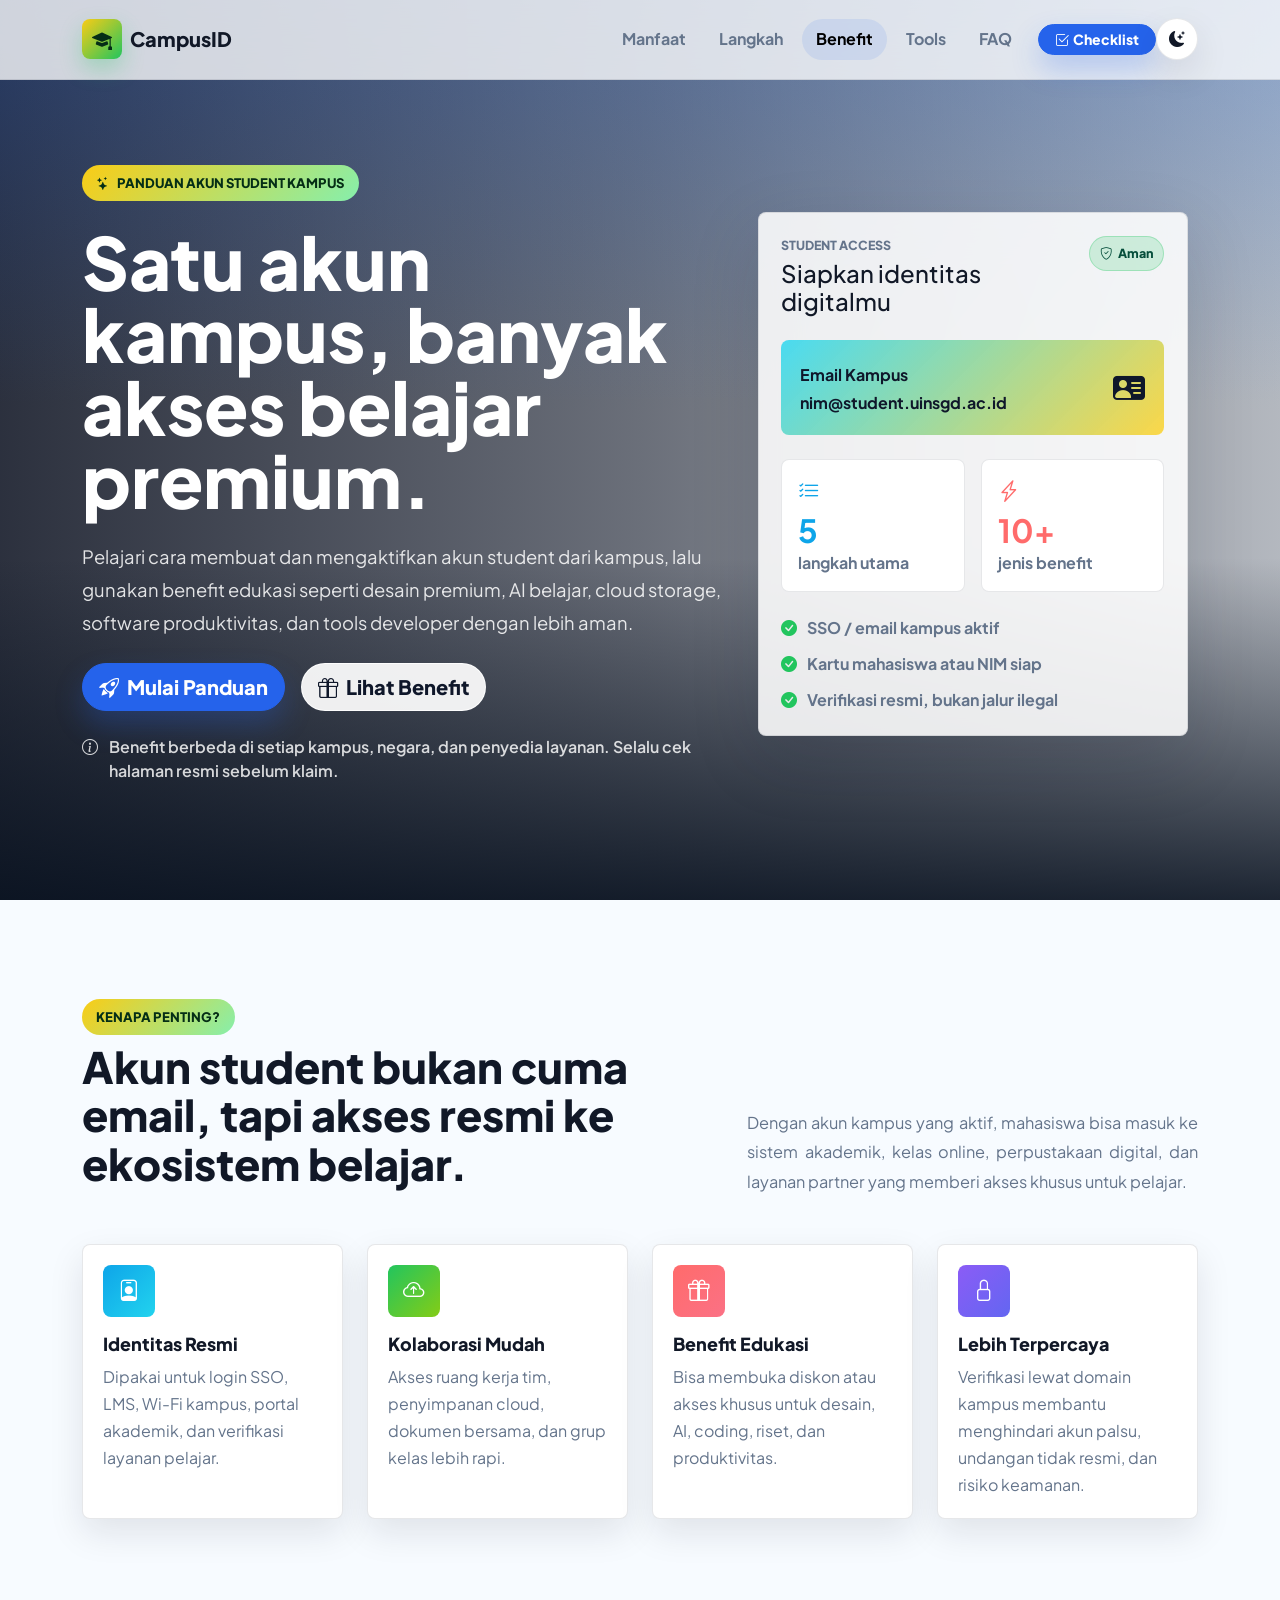
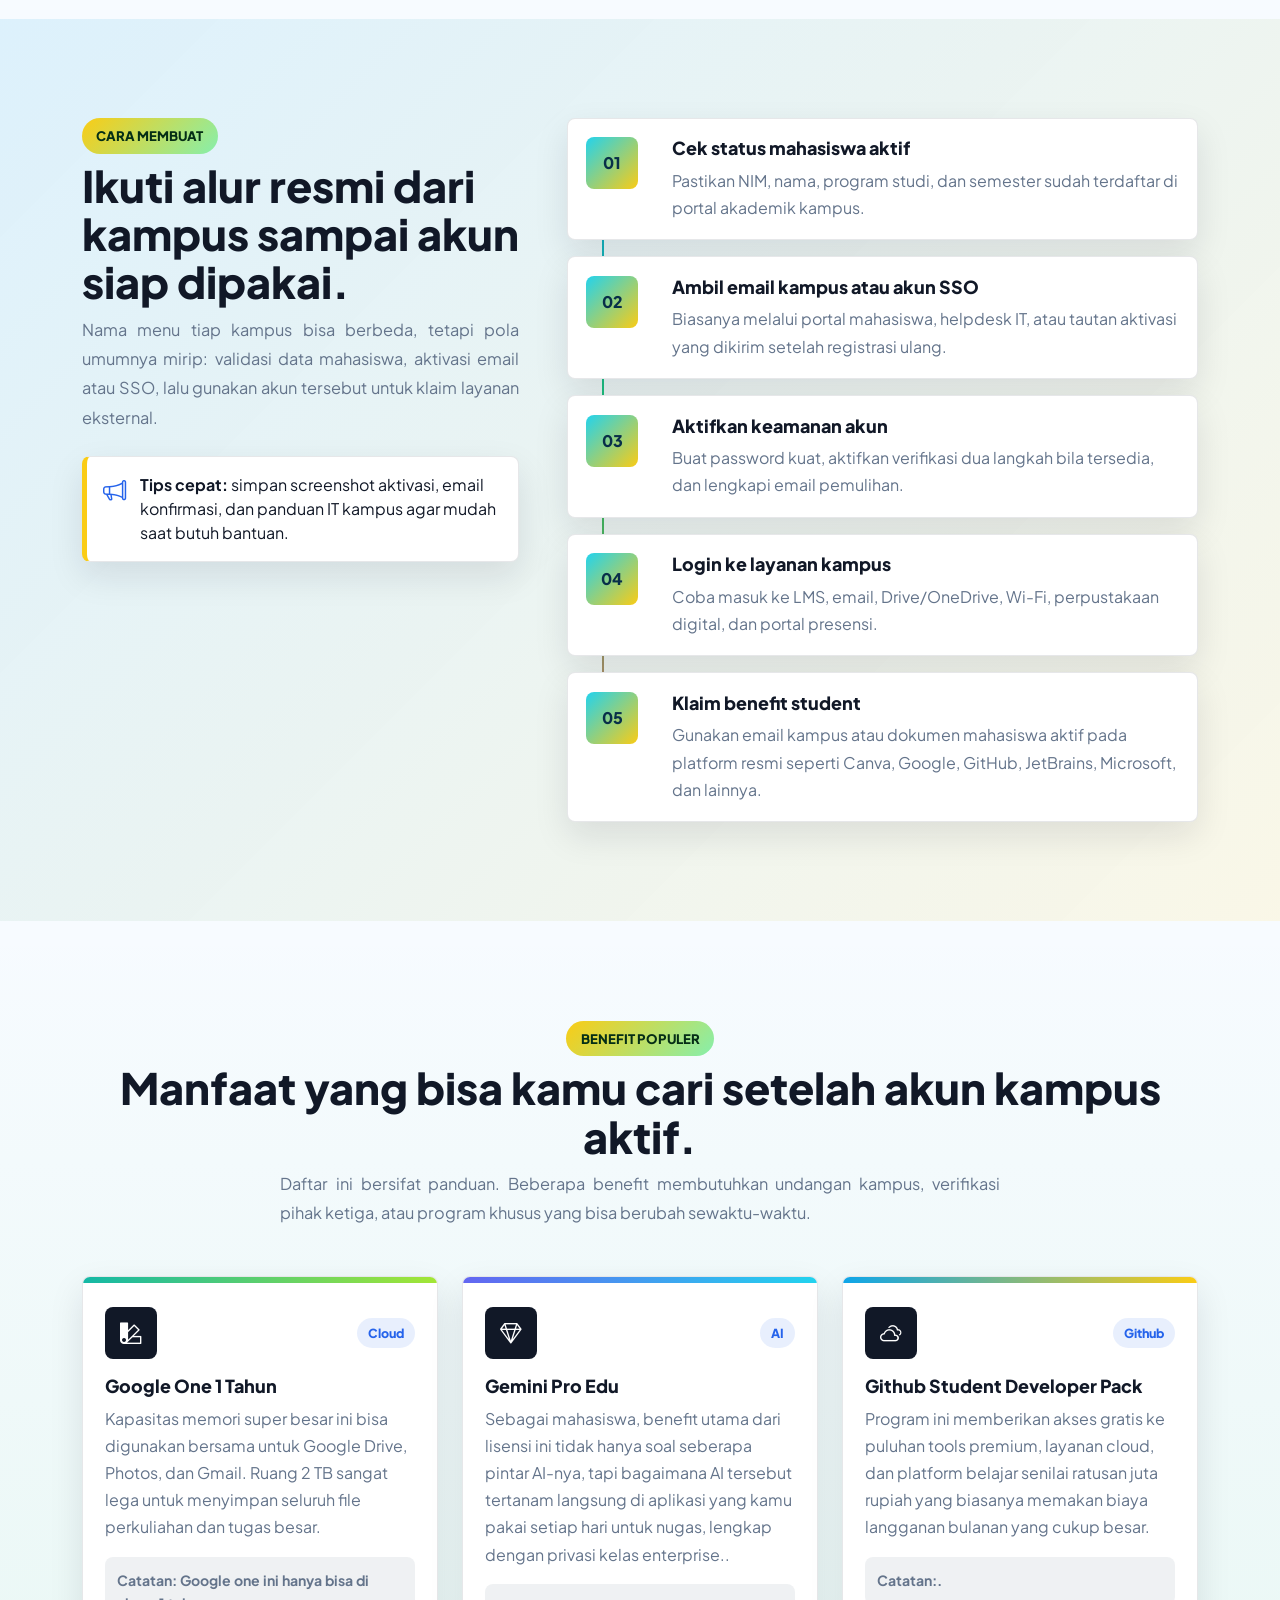
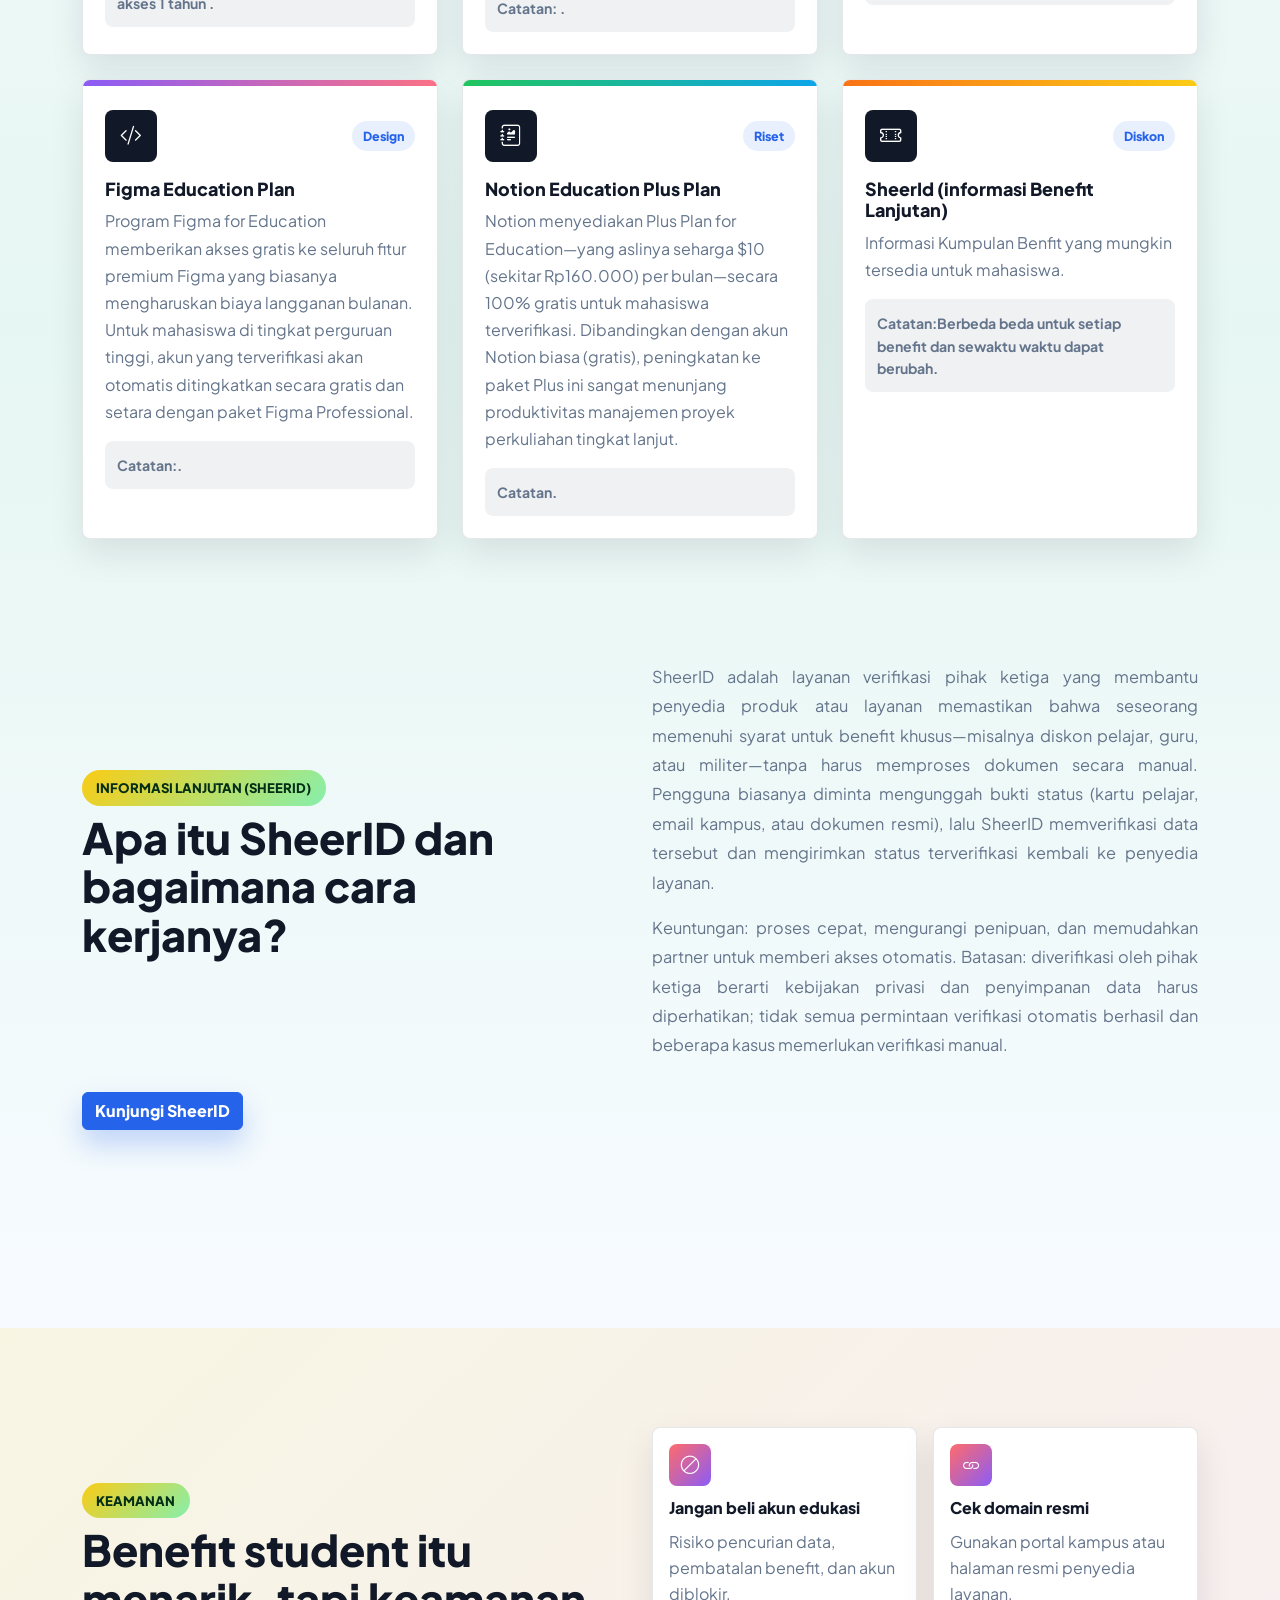
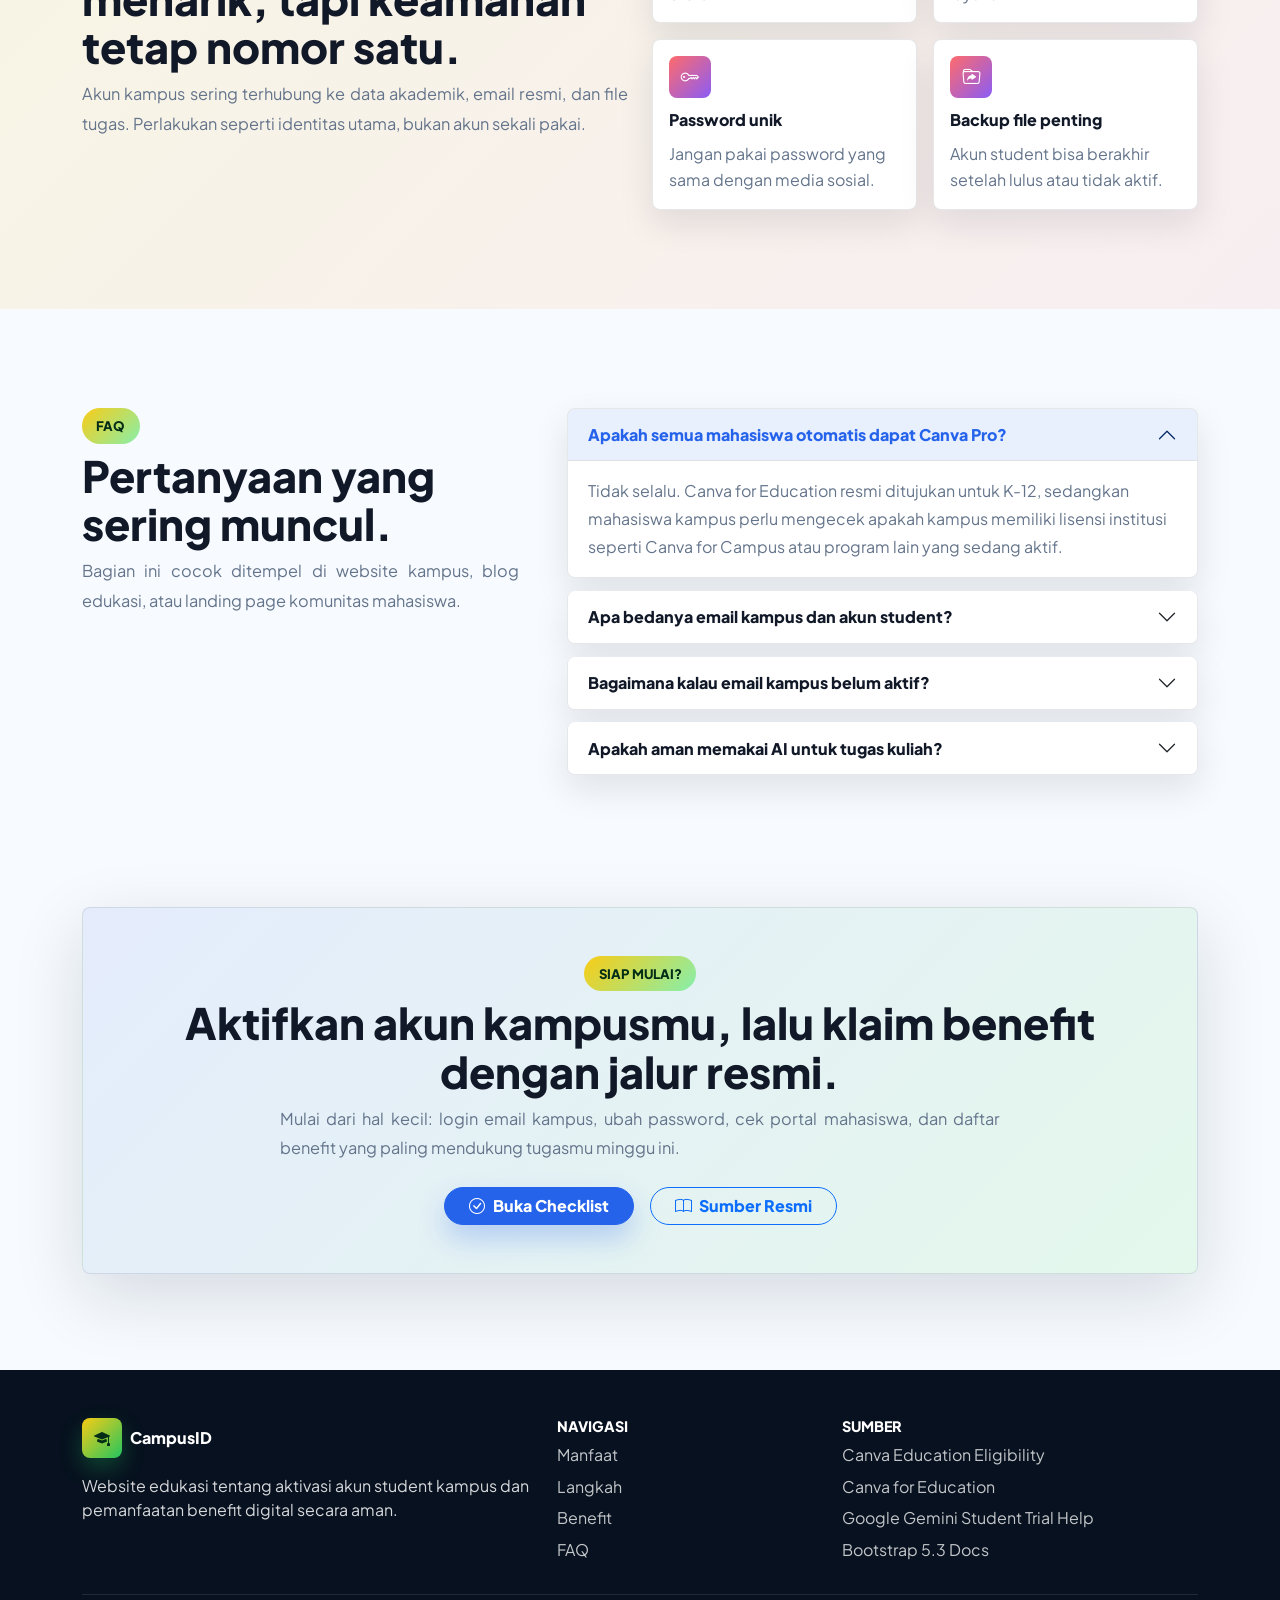
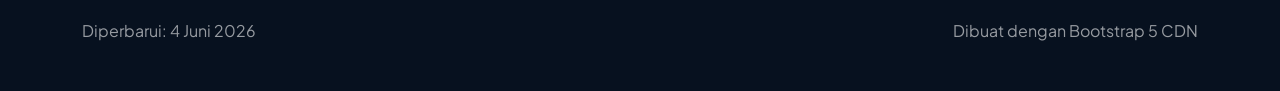
==== index.html @ a3f44d54 "tambahan section sheerid" ====
<!doctype html>
<html lang="id" data-bs-theme="light">
<head>
  <meta charset="utf-8">
  <meta name="viewport" content="width=device-width, initial-scale=1">
  <meta name="description" content="Panduan membuat akun student dari kampus dan memanfaatkan benefit edukasi seperti Canva, Gemini, cloud storage, tools coding, dan aplikasi produktivitas.">
  <title>Campus Student Access | Panduan Akun Student Kampus</title>

  <link rel="preconnect" href="https://cdn.jsdelivr.net">
  <link rel="preconnect" href="https://images.unsplash.com">
  <link rel="preconnect" href="https://fonts.googleapis.com">
  <link rel="preconnect" href="https://fonts.gstatic.com" crossorigin>
  <link href="https://fonts.googleapis.com/css2?family=Plus+Jakarta+Sans:wght@400;500;600;700;800&display=swap" rel="stylesheet">
  <link href="https://cdn.jsdelivr.net/npm/bootstrap@5.3.8/dist/css/bootstrap.min.css" rel="stylesheet" integrity="sha384-sRIl4kxILFvY47J16cr9ZwB07vP4J8+LH7qKQnuqkuIAvNWLzeN8tE5YBujZqJLB" crossorigin="anonymous">
  <link rel="stylesheet" href="https://cdn.jsdelivr.net/npm/bootstrap-icons@1.13.1/font/bootstrap-icons.min.css">
  <link rel="stylesheet" href="style.css">
</head>
<body data-bs-spy="scroll" data-bs-target="#mainNavbar" data-bs-offset="90" tabindex="0">
  <nav id="mainNavbar" class="navbar navbar-expand-lg fixed-top">
    <div class="container">
      <a class="navbar-brand d-flex align-items-center gap-2" href="#beranda" aria-label="Campus Student Access">
        <span class="brand-mark"><i class="bi bi-mortarboard-fill"></i></span>
        <span>CampusID</span>
      </a>

      <div class="d-flex align-items-center gap-2 order-lg-2">
        <button class="btn btn-icon theme-toggle" id="themeToggle" type="button" aria-label="Aktifkan dark mode" data-bs-toggle="tooltip" data-bs-title="Dark mode">
          <i class="bi bi-moon-stars-fill"></i>
        </button>
        <button class="navbar-toggler" type="button" data-bs-toggle="collapse" data-bs-target="#navbarMenu" aria-controls="navbarMenu" aria-expanded="false" aria-label="Buka menu navigasi">
          <span class="navbar-toggler-icon"></span>
        </button>
      </div>

      <div class="collapse navbar-collapse order-lg-1" id="navbarMenu">
        <ul class="navbar-nav ms-lg-auto align-items-lg-center gap-lg-1 py-3 py-lg-0">
          <li class="nav-item"><a class="nav-link" href="#manfaat">Manfaat</a></li>
          <li class="nav-item"><a class="nav-link" href="#langkah">Langkah</a></li>
          <li class="nav-item"><a class="nav-link" href="#benefit">Benefit</a></li>
          <li class="nav-item"><a class="nav-link" href="#tools">Tools</a></li>
          <li class="nav-item"><a class="nav-link" href="#faq">FAQ</a></li>
          <li class="nav-item ms-lg-2">
            <a class="btn btn-primary btn-sm rounded-pill px-3" href="#checklist">
              <i class="bi bi-check2-square me-1"></i>Checklist
            </a>
          </li>
        </ul>
      </div>
    </div>
  </nav>

  <main>
    <section id="beranda" class="hero-section">
      <div class="hero-overlay"></div>
      <div class="container position-relative">
        <div class="row min-vh-100 align-items-center pt-5">
          <div class="col-lg-7 py-5">
            <div class="hero-badge mb-4">
              <i class="bi bi-stars"></i>
              Panduan akun student kampus
            </div>
            <h1 class="hero-title">Satu akun kampus, banyak akses belajar premium.</h1>
            <p class="hero-copy mt-4">
              Pelajari cara membuat dan mengaktifkan akun student dari kampus, lalu gunakan benefit edukasi seperti desain premium, AI belajar, cloud storage, software produktivitas, dan tools developer dengan lebih aman.
            </p>
            <div class="d-flex flex-wrap gap-3 mt-4">
              <a href="#langkah" class="btn btn-primary btn-lg rounded-pill">
                <i class="bi bi-rocket-takeoff me-2"></i>Mulai Panduan
              </a>
              <a href="#benefit" class="btn btn-light btn-lg rounded-pill">
                <i class="bi bi-gift me-2"></i>Lihat Benefit
              </a>
            </div>
            <div class="hero-note mt-4">
              <i class="bi bi-info-circle"></i>
              Benefit berbeda di setiap kampus, negara, dan penyedia layanan. Selalu cek halaman resmi sebelum klaim.
            </div>
          </div>

          <div class="col-lg-5">
            <div class="access-card mx-lg-auto">
              <div class="d-flex justify-content-between align-items-start gap-3 mb-4">
                <div>
                  <p class="eyebrow mb-1">Student Access</p>
                  <h2 class="h4 mb-0">Siapkan identitas digitalmu</h2>
                </div>
                <span class="status-pill"><i class="bi bi-shield-check"></i> Aman</span>
              </div>

              <div class="student-pass">
                <div>
                  <strong>Email Kampus</strong>
                  <strong>nim@student.uinsgd.ac.id</strong>
                </div>
                <i class="bi bi-person-vcard-fill"></i>
              </div>

              <div class="row g-3 mt-2">
                <div class="col-6">
                  <div class="mini-stat accent-sky">
                    <i class="bi bi-list-check"></i>
                    <strong>5</strong>
                    <span>langkah utama</span>
                  </div>
                </div>
                <div class="col-6">
                  <div class="mini-stat accent-coral">
                    <i class="bi bi-lightning-charge"></i>
                    <strong>10+</strong>
                    <span>jenis benefit</span>
                  </div>
                </div>
              </div>

              <div class="access-list mt-4">
                <div><i class="bi bi-check-circle-fill"></i> SSO / email kampus aktif</div>
                <div><i class="bi bi-check-circle-fill"></i> Kartu mahasiswa atau NIM siap</div>
                <div><i class="bi bi-check-circle-fill"></i> Verifikasi resmi, bukan jalur ilegal</div>
              </div>
            </div>
          </div>
        </div>
      </div>
    </section>

    <section id="manfaat" class="section-pad">
      <div class="container">
        <div class="row align-items-end g-4 mb-5">
          <div class="col-lg-7">
            <span class="section-kicker">Kenapa penting?</span>
            <h2 class="section-title mt-2">Akun student bukan cuma email, tapi akses resmi ke ekosistem belajar.</h2>
          </div>
          <div class="col-lg-5">
            <p class="section-copy mb-0">
              Dengan akun kampus yang aktif, mahasiswa bisa masuk ke sistem akademik, kelas online, perpustakaan digital, dan layanan partner yang memberi akses khusus untuk pelajar.
            </p>
          </div>
        </div>

        <div class="row g-4">
          <div class="col-md-6 col-xl-3">
            <article class="value-card">
              <div class="value-icon bg-sky"><i class="bi bi-person-badge"></i></div>
              <h3>Identitas Resmi</h3>
              <p>Dipakai untuk login SSO, LMS, Wi-Fi kampus, portal akademik, dan verifikasi layanan pelajar.</p>
            </article>
          </div>
          <div class="col-md-6 col-xl-3">
            <article class="value-card">
              <div class="value-icon bg-lime"><i class="bi bi-cloud-arrow-up"></i></div>
              <h3>Kolaborasi Mudah</h3>
              <p>Akses ruang kerja tim, penyimpanan cloud, dokumen bersama, dan grup kelas lebih rapi.</p>
            </article>
          </div>
          <div class="col-md-6 col-xl-3">
            <article class="value-card">
              <div class="value-icon bg-coral"><i class="bi bi-gift"></i></div>
              <h3>Benefit Edukasi</h3>
              <p>Bisa membuka diskon atau akses khusus untuk desain, AI, coding, riset, dan produktivitas.</p>
            </article>
          </div>
          <div class="col-md-6 col-xl-3">
            <article class="value-card">
              <div class="value-icon bg-violet"><i class="bi bi-lock"></i></div>
              <h3>Lebih Terpercaya</h3>
              <p>Verifikasi lewat domain kampus membantu menghindari akun palsu, undangan tidak resmi, dan risiko keamanan.</p>
            </article>
          </div>
        </div>
      </div>
    </section>

    <section id="langkah" class="section-pad soft-band">
      <div class="container">
        <div class="row g-5 align-items-start">
          <div class="col-lg-5">
            <span class="section-kicker">Cara membuat</span>
            <h2 class="section-title mt-2">Ikuti alur resmi dari kampus sampai akun siap dipakai.</h2>
            <p class="section-copy">
              Nama menu tiap kampus bisa berbeda, tetapi pola umumnya mirip: validasi data mahasiswa, aktivasi email atau SSO, lalu gunakan akun tersebut untuk klaim layanan eksternal.
            </p>
            <div class="callout-box mt-4">
              <i class="bi bi-megaphone"></i>
              <div>
                <strong>Tips cepat:</strong>
                simpan screenshot aktivasi, email konfirmasi, dan panduan IT kampus agar mudah saat butuh bantuan.
              </div>
            </div>
          </div>

          <div class="col-lg-7">
            <div class="timeline">
              <div class="timeline-item">
                <span class="timeline-number">01</span>
                <div>
                  <h3>Cek status mahasiswa aktif</h3>
                  <p>Pastikan NIM, nama, program studi, dan semester sudah terdaftar di portal akademik kampus.</p>
                </div>
              </div>
              <div class="timeline-item">
                <span class="timeline-number">02</span>
                <div>
                  <h3>Ambil email kampus atau akun SSO</h3>
                  <p>Biasanya melalui portal mahasiswa, helpdesk IT, atau tautan aktivasi yang dikirim setelah registrasi ulang.</p>
                </div>
              </div>
              <div class="timeline-item">
                <span class="timeline-number">03</span>
                <div>
                  <h3>Aktifkan keamanan akun</h3>
                  <p>Buat password kuat, aktifkan verifikasi dua langkah bila tersedia, dan lengkapi email pemulihan.</p>
                </div>
              </div>
              <div class="timeline-item">
                <span class="timeline-number">04</span>
                <div>
                  <h3>Login ke layanan kampus</h3>
                  <p>Coba masuk ke LMS, email, Drive/OneDrive, Wi-Fi, perpustakaan digital, dan portal presensi.</p>
                </div>
              </div>
              <div class="timeline-item">
                <span class="timeline-number">05</span>
                <div>
                  <h3>Klaim benefit student</h3>
                  <p>Gunakan email kampus atau dokumen mahasiswa aktif pada platform resmi seperti Canva, Google, GitHub, JetBrains, Microsoft, dan lainnya.</p>
                </div>
              </div>
            </div>
          </div>
        </div>
      </div>
    </section>

   

    <section id="benefit" class="section-pad benefit-section">
      <div class="container">
        <div class="text-center mb-5">
          <span class="section-kicker">Benefit populer</span>
          <h2 class="section-title mt-2 mx-auto">Manfaat yang bisa kamu cari setelah akun kampus aktif.</h2>
          <p class="section-copy mx-auto">
            Daftar ini bersifat panduan. Beberapa benefit membutuhkan undangan kampus, verifikasi pihak ketiga, atau program khusus yang bisa berubah sewaktu-waktu.
          </p>
        </div>

        <div class="row g-4">
          <div class="col-md-6 col-xl-4">
            <article class="benefit-card benefit-canva">
              <div class="benefit-top">
                <span class="benefit-icon"><i class="bi bi-palette2"></i></span>
                <span class="tag">Cloud</span>
              </div>
              <h3>Google One 1 Tahun </h3>
              <p>Kapasitas memori super besar ini bisa digunakan bersama untuk Google Drive, Photos, dan Gmail. Ruang 2 TB sangat lega untuk menyimpan seluruh file perkuliahan dan tugas besar.</p>
              <div class="small-note">Catatan: Google one ini hanya bisa di akses 1 tahun .</div>
            </article>
          </div>

          <div class="col-md-6 col-xl-4">
            <article class="benefit-card benefit-gemini">
              <div class="benefit-top">
                <span class="benefit-icon"><i class="bi bi-gem"></i></span>
                <span class="tag">AI</span>
              </div>
              <h3>Gemini Pro Edu</h3>
              <p>Sebagai mahasiswa, benefit utama dari lisensi ini tidak hanya soal seberapa pintar AI-nya, tapi bagaimana AI tersebut tertanam langsung di aplikasi yang kamu pakai setiap hari untuk nugas, lengkap dengan privasi kelas enterprise..</p>
              <div class="small-note">Catatan: .</div>
            </article>
          </div>

          <div class="col-md-6 col-xl-4">
            <article class="benefit-card benefit-cloud">
              <div class="benefit-top">
                <span class="benefit-icon"><i class="bi bi-clouds"></i></span>
                <span class="tag">Github</span>
              </div>
              <h3>Github Student Developer Pack</h3>
              <p>Program ini memberikan akses gratis ke puluhan tools premium, layanan cloud, dan platform belajar senilai ratusan juta rupiah yang biasanya memakan biaya langganan bulanan yang cukup besar.</p>
              <div class="small-note">Catatan:.</div>
            </article>
          </div>

          <div class="col-md-6 col-xl-4">
            <article class="benefit-card benefit-code">
              <div class="benefit-top">
                <span class="benefit-icon"><i class="bi bi-code-slash"></i></span>
                <span class="tag">Design</span>
              </div>
              <h3>Figma Education Plan</h3>
              <p>Program Figma for Education memberikan akses gratis ke seluruh fitur premium Figma yang biasanya mengharuskan biaya langganan bulanan. Untuk mahasiswa di tingkat perguruan tinggi, akun yang terverifikasi akan otomatis ditingkatkan secara gratis dan setara dengan paket Figma Professional.</p>
              <div class="small-note">Catatan:.</div>
            </article>
          </div>

          <div class="col-md-6 col-xl-4">
            <article class="benefit-card benefit-research">
              <div class="benefit-top">
                <span class="benefit-icon"><i class="bi bi-journal-richtext"></i></span>
                <span class="tag">Riset</span>
              </div>
              <h3>Notion Education Plus Plan</h3>
              <p>Notion menyediakan Plus Plan for Education—yang aslinya seharga $10 (sekitar Rp160.000) per bulan—secara 100% gratis untuk mahasiswa terverifikasi. Dibandingkan dengan akun Notion biasa (gratis), peningkatan ke paket Plus ini sangat menunjang produktivitas manajemen proyek perkuliahan tingkat lanjut.</p>
              <div class="small-note">Catatan.</div>
            </article>
          </div>

          <div class="col-md-6 col-xl-4">
            <article class="benefit-card benefit-saving">
              <div class="benefit-top">
                <span class="benefit-icon"><i class="bi bi-ticket-perforated"></i></span>
                <span class="tag">Diskon</span>
              </div>
              <h3>SheerId (informasi Benefit Lanjutan)</h3>
              <p>Informasi Kumpulan Benfit yang mungkin tersedia untuk mahasiswa.</p>
              <div class="small-note">Catatan:Berbeda beda untuk setiap benefit dan sewaktu waktu dapat berubah.</div>
            </article>
          </div>
          
            <section id="sheerid" class="section-pad">
              <div class="container">
                <div class="row g-8 align-items-center">
                  <div class="col-lg-6">
                    <span class="section-kicker">Informasi Lanjutan (SheerId)</span>
                    <h2 class="section-title mt-2">Apa itu SheerID dan bagaimana cara kerjanya?</h2>
                  </div>
                  <div class="col-xl-6">
                    <p class="section-copy">
                      SheerID adalah layanan verifikasi pihak ketiga yang membantu penyedia produk atau layanan memastikan bahwa seseorang memenuhi syarat untuk benefit khusus—misalnya diskon pelajar, guru, atau militer—tanpa harus memproses dokumen secara manual. Pengguna biasanya diminta mengunggah bukti status (kartu pelajar, email kampus, atau dokumen resmi), lalu SheerID memverifikasi data tersebut dan mengirimkan status terverifikasi kembali ke penyedia layanan.
                    </p>
                    <p class="section-copy">
                      Keuntungan: proses cepat, mengurangi penipuan, dan memudahkan partner untuk memberi akses otomatis. Batasan: diverifikasi oleh pihak ketiga berarti kebijakan privasi dan penyimpanan data harus diperhatikan; tidak semua permintaan verifikasi otomatis berhasil dan beberapa kasus memerlukan verifikasi manual.
                    </p>
                  </div>
                    <div class="col-lg-6">
                    <a href="https://shop.sheerid.com" class="btn btn-primary mt-3" target="_blank" rel="noopener">Kunjungi SheerID</a>
                 </div>
                </div>
              </div>
            </section>
        </div>
      </div>
    </section>
    
    <section class="section-pad safety-section">
      <div class="container">
        <div class="row g-4 align-items-center">
          <div class="col-lg-6">
            <span class="section-kicker">Keamanan</span>
            <h2 class="section-title mt-2">Benefit student itu menarik, tapi keamanan tetap nomor satu.</h2>
            <p class="section-copy">
              Akun kampus sering terhubung ke data akademik, email resmi, dan file tugas. Perlakukan seperti identitas utama, bukan akun sekali pakai.
            </p>
          </div>
          <div class="col-lg-6">
            <div class="row g-3">
              <div class="col-sm-6">
                <div class="safety-card">
                  <i class="bi bi-ban"></i>
                  <strong>Jangan beli akun edukasi</strong>
                  <span>Risiko pencurian data, pembatalan benefit, dan akun diblokir.</span>
                </div>
              </div>
              <div class="col-sm-6">
                <div class="safety-card">
                  <i class="bi bi-link"></i>
                  <strong>Cek domain resmi</strong>
                  <span>Gunakan portal kampus atau halaman resmi penyedia layanan.</span>
                </div>
              </div>
              <div class="col-sm-6">
                <div class="safety-card">
                  <i class="bi bi-key"></i>
                  <strong>Password unik</strong>
                  <span>Jangan pakai password yang sama dengan media sosial.</span>
                </div>
              </div>
              <div class="col-sm-6">
                <div class="safety-card">
                  <i class="bi bi-folder-symlink"></i>
                  <strong>Backup file penting</strong>
                  <span>Akun student bisa berakhir setelah lulus atau tidak aktif.</span>
                </div>
              </div>
            </div>
          </div>
        </div>
      </div>
    </section>

    <section id="faq" class="section-pad faq-section">
      <div class="container">
        <div class="row g-5">
          <div class="col-lg-5">
            <span class="section-kicker">FAQ</span>
            <h2 class="section-title mt-2">Pertanyaan yang sering muncul.</h2>
            <p class="section-copy">
              Bagian ini cocok ditempel di website kampus, blog edukasi, atau landing page komunitas mahasiswa.
            </p>
          </div>
          <div class="col-lg-7">
            <div class="accordion custom-accordion" id="faqAccordion">
              <div class="accordion-item">
                <h3 class="accordion-header">
                  <button class="accordion-button" type="button" data-bs-toggle="collapse" data-bs-target="#faqOne" aria-expanded="true" aria-controls="faqOne">
                    Apakah semua mahasiswa otomatis dapat Canva Pro?
                  </button>
                </h3>
                <div id="faqOne" class="accordion-collapse collapse show" data-bs-parent="#faqAccordion">
                  <div class="accordion-body">
                    Tidak selalu. Canva for Education resmi ditujukan untuk K-12, sedangkan mahasiswa kampus perlu mengecek apakah kampus memiliki lisensi institusi seperti Canva for Campus atau program lain yang sedang aktif.
                  </div>
                </div>
              </div>

              <div class="accordion-item">
                <h3 class="accordion-header">
                  <button class="accordion-button collapsed" type="button" data-bs-toggle="collapse" data-bs-target="#faqTwo" aria-expanded="false" aria-controls="faqTwo">
                    Apa bedanya email kampus dan akun student?
                  </button>
                </h3>
                <div id="faqTwo" class="accordion-collapse collapse" data-bs-parent="#faqAccordion">
                  <div class="accordion-body">
                    Email kampus adalah alamat resmi. Akun student biasanya mencakup email, SSO, akses portal akademik, layanan cloud, LMS, Wi-Fi, perpustakaan digital, dan status verifikasi mahasiswa.
                  </div>
                </div>
              </div>

              <div class="accordion-item">
                <h3 class="accordion-header">
                  <button class="accordion-button collapsed" type="button" data-bs-toggle="collapse" data-bs-target="#faqThree" aria-expanded="false" aria-controls="faqThree">
                    Bagaimana kalau email kampus belum aktif?
                  </button>
                </h3>
                <div id="faqThree" class="accordion-collapse collapse" data-bs-parent="#faqAccordion">
                  <div class="accordion-body">
                    Cek portal mahasiswa, inbox email pribadi saat registrasi, atau hubungi helpdesk IT kampus. Siapkan NIM, kartu mahasiswa, dan bukti registrasi untuk mempercepat proses.
                  </div>
                </div>
              </div>

              <div class="accordion-item">
                <h3 class="accordion-header">
                  <button class="accordion-button collapsed" type="button" data-bs-toggle="collapse" data-bs-target="#faqFour" aria-expanded="false" aria-controls="faqFour">
                    Apakah aman memakai AI untuk tugas kuliah?
                  </button>
                </h3>
                <div id="faqFour" class="accordion-collapse collapse" data-bs-parent="#faqAccordion">
                  <div class="accordion-body">
                    Aman jika digunakan sebagai alat bantu belajar: memahami konsep, membuat outline, mencari ide, atau latihan soal. Tetap ikuti aturan akademik kampus, cantumkan sumber, dan jangan menyalin jawaban mentah.
                  </div>
                </div>
              </div>
            </div>
          </div>
        </div>
      </div>
    </section>

    <section class="cta-section">
      <div class="container">
        <div class="cta-panel text-center">
          <span class="section-kicker">Siap mulai?</span>
          <h2 class="section-title mt-2 mx-auto">Aktifkan akun kampusmu, lalu klaim benefit dengan jalur resmi.</h2>
          <p class="section-copy mx-auto">
            Mulai dari hal kecil: login email kampus, ubah password, cek portal mahasiswa, dan daftar benefit yang paling mendukung tugasmu minggu ini.
          </p>
          <div class="d-flex flex-wrap justify-content-center gap-3 mt-4">
            <a href="#checklist" class="btn btn-primary rounded-pill px-4">
              <i class="bi bi-check-circle me-2"></i>Buka Checklist
            </a>
            <button class="btn btn-outline-primary rounded-pill px-4" data-bs-toggle="modal" data-bs-target="#sourceModal">
              <i class="bi bi-book me-2"></i>Sumber Resmi
            </button>
          </div>
        </div>
      </div>
    </section>
  </main>

  <footer class="site-footer py-5">
    <div class="container">
      <div class="row g-4 align-items-start">
        <div class="col-lg-5">
          <a class="footer-brand d-inline-flex align-items-center gap-2 mb-3" href="#beranda">
            <span class="brand-mark"><i class="bi bi-mortarboard-fill"></i></span>
            <span>CampusID</span>
          </a>
          <p class="mb-0">Website edukasi tentang aktivasi akun student kampus dan pemanfaatan benefit digital secara aman.</p>
        </div>
        <div class="col-sm-6 col-lg-3">
          <h3 class="footer-title">Navigasi</h3>
          <a href="#manfaat">Manfaat</a>
          <a href="#langkah">Langkah</a>
          <a href="#benefit">Benefit</a>
          <a href="#faq">FAQ</a>
        </div>
        <div class="col-sm-6 col-lg-4">
          <h3 class="footer-title">Sumber</h3>
          <a href="https://www.canva.com/education/eligibility-guidelines/" target="_blank" rel="noopener">Canva Education Eligibility</a>
          <a href="https://www.canva.com/education/" target="_blank" rel="noopener">Canva for Education</a>
          <a href="https://support.google.com/gemini/answer/16417758" target="_blank" rel="noopener">Google Gemini Student Trial Help</a>
          <a href="https://getbootstrap.com/docs/5.3/getting-started/introduction/" target="_blank" rel="noopener">Bootstrap 5.3 Docs</a>
        </div>
      </div>
      <div class="footer-bottom mt-4 pt-4 d-flex flex-wrap justify-content-between gap-2">
        <span>Diperbarui: 4 Juni 2026</span>
        <span>Dibuat dengan Bootstrap 5 CDN</span>
      </div>
    </div>
  </footer>

  <button id="backToTop" class="btn btn-primary btn-icon back-to-top" type="button" aria-label="Kembali ke atas" data-bs-toggle="tooltip" data-bs-title="Ke atas">
    <i class="bi bi-arrow-up"></i>
  </button>

  <div class="modal fade" id="sourceModal" tabindex="-1" aria-labelledby="sourceModalLabel" aria-hidden="true">
    <div class="modal-dialog modal-dialog-centered">
      <div class="modal-content">
        <div class="modal-header">
          <h2 class="modal-title fs-5" id="sourceModalLabel">Sumber resmi yang dipakai</h2>
          <button type="button" class="btn-close" data-bs-dismiss="modal" aria-label="Tutup"></button>
        </div>
        <div class="modal-body">
          <p>Gunakan tautan ini untuk mengecek syarat terbaru sebelum klaim benefit student.</p>
          <div class="list-group source-list">
            <a class="list-group-item list-group-item-action" href="https://www.canva.com/education/eligibility-guidelines/" target="_blank" rel="noopener">
              <i class="bi bi-box-arrow-up-right"></i> Canva Education Eligibility Guidelines
            </a>
            <a class="list-group-item list-group-item-action" href="https://www.canva.com/education/" target="_blank" rel="noopener">
              <i class="bi bi-box-arrow-up-right"></i> Canva for Education
            </a>
            <a class="list-group-item list-group-item-action" href="https://support.google.com/gemini/answer/16417758" target="_blank" rel="noopener">
              <i class="bi bi-box-arrow-up-right"></i> Google Gemini Student Trial Help
            </a>
            <a class="list-group-item list-group-item-action" href="https://getbootstrap.com/docs/5.3/getting-started/introduction/" target="_blank" rel="noopener">
              <i class="bi bi-box-arrow-up-right"></i> Bootstrap 5.3 Introduction
            </a>
          </div>
        </div>
        <div class="modal-footer">
          <button type="button" class="btn btn-primary rounded-pill px-4" data-bs-dismiss="modal">Mengerti</button>
        </div>
      </div>
    </div>
  </div>

  <script src="https://cdn.jsdelivr.net/npm/bootstrap@5.3.8/dist/js/bootstrap.bundle.min.js" integrity="sha384-FKyoEForCGlyvwx9Hj09JcYn3nv7wiPVlz7YYwJrWVcXK/BmnVDxM+D2scQbITxI" crossorigin="anonymous"></script>
  <script src="app.js"></script>
</body>
</html>
---- style.css ----
:root {
  --font-main: "Plus Jakarta Sans", system-ui, -apple-system, BlinkMacSystemFont, "Segoe UI", sans-serif;
  --page: #f7fbff;
  --surface: rgba(255, 255, 255, 0.88);
  --surface-solid: #ffffff;
  --ink: #111827;
  --muted: #64748b;
  --line: rgba(15, 23, 42, 0.1);
  --primary: #2563eb;
  --primary-strong: #1d4ed8;
  --sky: #0ea5e9;
  --lime: #22c55e;
  --coral: #ff6b6b;
  --yellow: #facc15;
  --violet: #8b5cf6;
  --cyan: #22d3ee;
  --shadow: 0 22px 70px rgba(15, 23, 42, 0.14);
  --soft-shadow: 0 14px 35px rgba(15, 23, 42, 0.1);
  --radius: 8px;
}

[data-bs-theme="dark"] {
  --page: #08111f;
  --surface: rgba(15, 23, 42, 0.86);
  --surface-solid: #101827;
  --ink: #f8fafc;
  --muted: #b6c2d2;
  --line: rgba(226, 232, 240, 0.14);
  --primary: #38bdf8;
  --primary-strong: #0ea5e9;
  --shadow: 0 22px 70px rgba(0, 0, 0, 0.35);
  --soft-shadow: 0 14px 35px rgba(0, 0, 0, 0.28);
}



* {
  box-sizing: border-box;
}

html {
  scroll-behavior: smooth;
}

body {
  font-family: var(--font-main);
  color: var(--ink);
  letter-spacing: 0;
  background:
    linear-gradient(180deg, rgba(34, 211, 238, 0.08), transparent 420px),
    var(--page);
  overflow-x: hidden;
}

a {
  text-decoration: none;
}

.navbar {
  padding: 0.9rem 0;
  background: rgba(255, 255, 255, 0.78);
  border-bottom: 1px solid var(--line);
  backdrop-filter: blur(18px);
}

[data-bs-theme="dark"] .navbar {
  background: rgba(8, 17, 31, 0.8);
}

.navbar-brand,
.footer-brand {
  color: var(--ink);
  font-weight: 800;
}

.brand-mark {
  width: 40px;
  height: 40px;
  display: inline-flex;
  align-items: center;
  justify-content: center;
  color: #052e16;
  background: linear-gradient(135deg, var(--yellow), var(--lime));
  border-radius: var(--radius);
  box-shadow: 0 10px 22px rgba(34, 197, 94, 0.28);
}

.nav-link {
  color: var(--muted);
  font-weight: 700;
  border-radius: 999px;
  padding: 0.55rem 0.9rem !important;
}

.nav-link:hover,
.nav-link.active {
  color: var(--primary);
  background: rgba(37, 99, 235, 0.1);
}

.btn {
  font-weight: 800;
}

.btn-primary {
  --bs-btn-bg: var(--primary);
  --bs-btn-border-color: var(--primary);
  --bs-btn-hover-bg: var(--primary-strong);
  --bs-btn-hover-border-color: var(--primary-strong);
  box-shadow: 0 14px 28px rgba(37, 99, 235, 0.26);
}

.btn-light {
  color: #0f172a;
  background: rgba(255, 255, 255, 0.92);
  border-color: rgba(255, 255, 255, 0.92);
}

.btn-icon {
  width: 42px;
  height: 42px;
  display: inline-flex;
  align-items: center;
  justify-content: center;
  border-radius: 50%;
  padding: 0;
}

.theme-toggle {
  color: var(--ink);
  background: var(--surface-solid);
  border: 1px solid var(--line);
  box-shadow: var(--soft-shadow);
}

.hero-section {
  position: relative;
  min-height: 100vh;
  background-image:
    linear-gradient(90deg, rgba(5, 10, 25, 0.84), rgba(5, 10, 25, 0.58), rgba(5, 10, 25, 0.28)),
    url("https://images.unsplash.com/photo-1523240795612-9a054b0db644?auto=format&fit=crop&w=1800&q=85");
  background-size: cover;
  background-position: center;
  color: #ffffff;
}

.hero-overlay {
  position: absolute;
  inset: 0;
  background:
    linear-gradient(180deg, rgba(37, 99, 235, 0.24), transparent 45%),
    linear-gradient(0deg, rgba(8, 17, 31, 0.88), transparent 38%);
  pointer-events: none;
}

.hero-badge,
.section-kicker {
  display: inline-flex;
  align-items: center;
  gap: 0.5rem;
  width: fit-content;
  color: #052e16;
  background: linear-gradient(135deg, var(--yellow), #86efac);
  border-radius: 999px;
  padding: 0.5rem 0.9rem;
  font-size: 0.82rem;
  font-weight: 900;
  text-transform: uppercase;
}

.hero-title {
  max-width: 760px;
  font-size: 4.55rem;
  line-height: 1;
  font-weight: 900;
}

.hero-copy {
  max-width: 650px;
  color: rgba(255, 255, 255, 0.86);
  font-size: 1.15rem;
  line-height: 1.8;
}

.hero-note {
  display: flex;
  align-items: flex-start;
  gap: 0.7rem;
  max-width: 640px;
  color: rgba(255, 255, 255, 0.82);
  font-weight: 600;
}

.access-card,
.checklist-panel,
.tool-panel,
.cta-panel {
  background: var(--surface);
  border: 1px solid var(--line);
  border-radius: var(--radius);
  box-shadow: var(--shadow);
  backdrop-filter: blur(22px);
}

.access-card {
  max-width: 430px;
  padding: 1.4rem;
  color: var(--ink);
}

.eyebrow,
.pass-label {
  color: var(--muted);
  font-size: 0.78rem;
  font-weight: 900;
  text-transform: uppercase;
}

.status-pill {
  display: inline-flex;
  align-items: center;
  gap: 0.35rem;
  color: #064e3b;
  background: rgba(34, 197, 94, 0.18);
  border: 1px solid rgba(34, 197, 94, 0.28);
  border-radius: 999px;
  padding: 0.45rem 0.65rem;
  font-size: 0.78rem;
  font-weight: 900;
}

[data-bs-theme="dark"] .status-pill {
  color: #bbf7d0;
}

.student-pass {
  display: flex;
  align-items: center;
  justify-content: space-between;
  gap: 1rem;
  color: #0f172a;
  background:
    linear-gradient(135deg, rgba(34, 211, 238, 0.82), rgba(250, 204, 21, 0.78)),
    #ffffff;
  border-radius: var(--radius);
  padding: 1.2rem;
}

.student-pass strong {
  display: block;
  margin-top: 0.25rem;
}

.student-pass i {
  font-size: 2rem;
}

.mini-stat {
  min-height: 132px;
  display: flex;
  flex-direction: column;
  justify-content: center;
  gap: 0.35rem;
  border: 1px solid var(--line);
  border-radius: var(--radius);
  padding: 1rem;
  background: var(--surface-solid);
}

.mini-stat i {
  font-size: 1.35rem;
}

.mini-stat strong {
  font-size: 2rem;
  line-height: 1;
}

.mini-stat span {
  color: var(--muted);
  font-weight: 700;
}

.accent-sky i,
.accent-sky strong {
  color: var(--sky);
}

.accent-coral i,
.accent-coral strong {
  color: var(--coral);
}

.access-list {
  display: grid;
  gap: 0.75rem;
}

.access-list div {
  display: flex;
  align-items: flex-start;
  gap: 0.65rem;
  color: var(--muted);
  font-weight: 700;
}

.access-list i {
  color: var(--lime);
}

.section-pad {
  padding: 6.2rem 0;
}

.soft-band {
  background:
    linear-gradient(135deg, rgba(14, 165, 233, 0.12), rgba(250, 204, 21, 0.1)),
    rgba(255, 255, 255, 0.28);
}

[data-bs-theme="dark"] .soft-band {
  background:
    linear-gradient(135deg, rgba(14, 165, 233, 0.14), rgba(139, 92, 246, 0.16)),
    rgba(15, 23, 42, 0.42);
}

.section-title {
  color: var(--ink);
  font-size: 2.7rem;
  line-height: 1.12;
  font-weight: 900;
}

.section-copy {
  max-width: 720px;
  color: var(--muted);
  font-size: 1.02rem;
  line-height: 1.8;
  text-align: justify;
}

.value-card,
.benefit-card,
.safety-card {
  height: 100%;
  background: var(--surface-solid);
  border: 1px solid var(--line);
  border-radius: var(--radius);
  box-shadow: var(--soft-shadow);
}

.value-card {
  padding: 1.25rem;
  transition: transform 180ms ease, box-shadow 180ms ease;
}

.value-card:hover,
.benefit-card:hover {
  transform: translateY(-6px);
  box-shadow: var(--shadow);
}

.value-icon {
  width: 52px;
  height: 52px;
  display: inline-flex;
  align-items: center;
  justify-content: center;
  color: #ffffff;
  border-radius: var(--radius);
  font-size: 1.35rem;
  margin-bottom: 1rem;
}

.bg-sky {
  background: linear-gradient(135deg, var(--sky), var(--cyan));
}

.bg-lime {
  background: linear-gradient(135deg, var(--lime), #84cc16);
}

.bg-coral {
  background: linear-gradient(135deg, var(--coral), #fb7185);
}

.bg-violet {
  background: linear-gradient(135deg, var(--violet), #6366f1);
}

.value-card h3,
.benefit-card h3,
.timeline-item h3 {
  font-size: 1.12rem;
  font-weight: 900;
}

.value-card p,
.benefit-card p,
.timeline-item p {
  color: var(--muted);
  line-height: 1.7;
  margin-bottom: 0;
}

.callout-box {
  display: flex;
  align-items: flex-start;
  gap: 0.9rem;
  color: var(--ink);
  background: var(--surface-solid);
  border: 1px solid var(--line);
  border-left: 5px solid var(--yellow);
  border-radius: var(--radius);
  padding: 1rem;
  box-shadow: var(--soft-shadow);
}

.callout-box i {
  color: var(--primary);
  font-size: 1.45rem;
}

.timeline {
  position: relative;
  display: grid;
  gap: 1rem;
}

.timeline::before {
  content: "";
  position: absolute;
  top: 14px;
  bottom: 14px;
  left: 35px;
  width: 2px;
  background: linear-gradient(var(--sky), var(--lime), var(--coral));
}

.timeline-item {
  position: relative;
  display: grid;
  grid-template-columns: 70px 1fr;
  gap: 1rem;
  background: var(--surface-solid);
  border: 1px solid var(--line);
  border-radius: var(--radius);
  padding: 1.15rem;
  box-shadow: var(--soft-shadow);
}

.timeline-number {
  z-index: 1;
  width: 52px;
  height: 52px;
  display: inline-flex;
  align-items: center;
  justify-content: center;
  color: #082f49;
  background: linear-gradient(135deg, var(--cyan), var(--yellow));
  border-radius: var(--radius);
  font-weight: 900;
}

.checklist-panel,
.tool-panel {
  padding: 1.35rem;
}

.progress {
  height: 12px;
  background-color: rgba(100, 116, 139, 0.16);
}

.progress-bar {
  background: linear-gradient(90deg, var(--sky), var(--lime), var(--yellow));
}

.progress-chip {
  color: #082f49;
  background: linear-gradient(135deg, var(--cyan), var(--yellow));
  border-radius: 999px;
  padding: 0.38rem 0.7rem;
  font-weight: 900;
}

.check-item {
  min-height: 72px;
  display: flex;
  align-items: center;
  gap: 0.85rem;
  background: var(--surface-solid);
  border: 1px solid var(--line);
  border-radius: var(--radius);
  padding: 1rem;
  cursor: pointer;
  transition: border-color 180ms ease, transform 180ms ease;
}

.check-item:hover {
  border-color: rgba(37, 99, 235, 0.4);
  transform: translateY(-2px);
}

.check-item span {
  display: flex;
  align-items: center;
  gap: 0.55rem;
  font-weight: 800;
}

.check-item i {
  color: var(--primary);
}

.form-check-input {
  width: 1.25rem;
  height: 1.25rem;
}

.ready-alert {
  display: flex;
  align-items: center;
  gap: 0.7rem;
  color: #064e3b;
  background: rgba(34, 197, 94, 0.14);
  border: 1px solid rgba(34, 197, 94, 0.25);
}

[data-bs-theme="dark"] .ready-alert {
  color: #bbf7d0;
}

.benefit-section {
  background:
    linear-gradient(180deg, transparent, rgba(34, 197, 94, 0.08) 50%, transparent),
    var(--page);
}

.benefit-card {
  position: relative;
  overflow: hidden;
  padding: 1.35rem;
  transition: transform 180ms ease, box-shadow 180ms ease;
}

.benefit-card::before {
  content: "";
  position: absolute;
  inset: 0 0 auto 0;
  height: 6px;
  background: linear-gradient(90deg, var(--sky), var(--lime));
}

.benefit-canva::before {
  background: linear-gradient(90deg, #14b8a6, #a3e635);
}

.benefit-gemini::before {
  background: linear-gradient(90deg, #6366f1, #22d3ee);
}

.benefit-cloud::before {
  background: linear-gradient(90deg, #0ea5e9, #facc15);
}

.benefit-code::before {
  background: linear-gradient(90deg, #8b5cf6, #fb7185);
}

.benefit-research::before {
  background: linear-gradient(90deg, #22c55e, #0ea5e9);
}

.benefit-saving::before {
  background: linear-gradient(90deg, #f97316, #facc15);
}

.benefit-top {
  display: flex;
  justify-content: space-between;
  align-items: center;
  gap: 1rem;
  margin: 0.55rem 0 1rem;
}

.benefit-icon {
  width: 52px;
  height: 52px;
  display: inline-flex;
  align-items: center;
  justify-content: center;
  color: #ffffff;
  background: var(--ink);
  border-radius: var(--radius);
  font-size: 1.35rem;
}

.tag {
  color: var(--primary);
  background: rgba(37, 99, 235, 0.1);
  border-radius: 999px;
  padding: 0.35rem 0.7rem;
  font-size: 0.78rem;
  font-weight: 900;
}

.small-note {
  margin-top: 1rem;
  color: var(--muted);
  background: rgba(100, 116, 139, 0.1);
  border-radius: var(--radius);
  padding: 0.8rem;
  font-size: 0.88rem;
  font-weight: 700;
  line-height: 1.6;
}

.tool-tabs {
  gap: 0.6rem;
}

.tool-tabs .nav-link {
  display: inline-flex;
  align-items: center;
  gap: 0.45rem;
  border: 1px solid var(--line);
  background: var(--surface-solid);
}

.tool-tabs .nav-link.active {
  color: #ffffff;
  background: var(--primary);
  border-color: var(--primary);
}

.tab-pane h3 {
  font-size: 1.35rem;
  font-weight: 900;
}

.smart-list {
  display: grid;
  gap: 0.8rem;
  padding-left: 0;
  margin: 1.1rem 0 0;
  list-style: none;
}

.smart-list li {
  display: flex;
  align-items: flex-start;
  gap: 0.75rem;
  color: var(--muted);
  background: var(--surface-solid);
  border: 1px solid var(--line);
  border-radius: var(--radius);
  padding: 0.9rem;
  font-weight: 700;
}

.smart-list i {
  color: var(--lime);
  font-size: 1.15rem;
}

.source-strip {
  display: flex;
  align-items: flex-start;
  gap: 0.75rem;
  color: var(--muted);
  border-top: 1px solid var(--line);
  padding-top: 1rem;
  font-size: 0.92rem;
  font-weight: 700;
}


.source-strip i {
  color: var(--primary);
}

.safety-section {
  background:
    linear-gradient(135deg, rgba(250, 204, 21, 0.12), rgba(255, 107, 107, 0.09)),
    var(--page);
}

.safety-card {
  display: grid;
  gap: 0.6rem;
  padding: 1rem;
}

.safety-card i {
  width: 42px;
  height: 42px;
  display: inline-flex;
  align-items: center;
  justify-content: center;
  color: #ffffff;
  background: linear-gradient(135deg, var(--coral), var(--violet));
  border-radius: var(--radius);
  font-size: 1.15rem;
}

.safety-card strong {
  font-weight: 900;
}

.safety-card span {
  color: var(--muted);
  line-height: 1.6;
}

.custom-accordion {
  display: grid;
  gap: 0.8rem;
}

.accordion-item {
  color: var(--ink);
  background: var(--surface-solid);
  border: 1px solid var(--line);
  border-radius: var(--radius) !important;
  overflow: hidden;
  box-shadow: var(--soft-shadow);
}

.accordion-button {
  color: var(--ink);
  background: var(--surface-solid);
  font-weight: 900;
}

.accordion-button:not(.collapsed) {
  color: var(--primary);
  background: rgba(37, 99, 235, 0.1);
}

.accordion-button:focus {
  box-shadow: 0 0 0 0.18rem rgba(37, 99, 235, 0.18);
}

.accordion-body {
  color: var(--muted);
  line-height: 1.75;
}

.cta-section {
  padding: 2rem 0 6rem;
}

.cta-panel {
  padding: 3rem 1.5rem;
  background:
    linear-gradient(135deg, rgba(37, 99, 235, 0.12), rgba(34, 197, 94, 0.12)),
    var(--surface);
}

.site-footer {
  color: rgba(255, 255, 255, 0.84);
  background: #07111f;
}

.site-footer .brand-mark {
  color: #052e16;
}

.site-footer a {
  display: block;
  width: fit-content;
  color: rgba(255, 255, 255, 0.76);
  margin-bottom: 0.48rem;
}

.site-footer a:hover {
  color: #ffffff;
}

.footer-brand {
  color: #ffffff !important;
}

.footer-title {
  color: #ffffff;
  font-size: 0.9rem;
  font-weight: 900;
  text-transform: uppercase;
}

.footer-bottom {
  color: rgba(255, 255, 255, 0.58);
  border-top: 1px solid rgba(255, 255, 255, 0.1);
}

.back-to-top {
  position: fixed;
  right: 1.25rem;
  bottom: 1.25rem;
  z-index: 1020;
  opacity: 0;
  transform: translateY(12px);
  pointer-events: none;
  transition: opacity 180ms ease, transform 180ms ease;
}

.back-to-top.show {
  opacity: 1;
  transform: translateY(0);
  pointer-events: auto;
}

.source-list .list-group-item {
  display: flex;
  align-items: center;
  gap: 0.7rem;
  font-weight: 700;
}



@media (max-width: 991.98px) {
  .navbar-collapse {
    border-top: 1px solid var(--line);
    margin-top: 0.9rem;
  }

  .hero-title {
    font-size: 3.2rem;
  }

  .hero-section {
    background-position: 62% center;
  }

  .access-card {
    margin-bottom: 3rem;
  }

  .section-pad {
    padding: 4.5rem 0;
  }

  .section-title {
    font-size: 2.2rem;
  }
}

@media (max-width: 575.98px) {
  .hero-title {
    font-size: 2.35rem;
  }

  .hero-copy {
    font-size: 1rem;
  }

  .hero-badge,
  .section-kicker {
    font-size: 0.72rem;
  }

  .section-title {
    font-size: 1.85rem;
  }

  .timeline::before {
    left: 26px;
  }

  .timeline-item {
    grid-template-columns: 52px 1fr;
    padding: 1rem;
  }

  .timeline-number {
    width: 44px;
    height: 44px;
    font-size: 0.86rem;
  }

  .check-item {
    min-height: 64px;
  }

  .tool-tabs .nav-link {
    width: 100%;
    justify-content: center;
  }
}
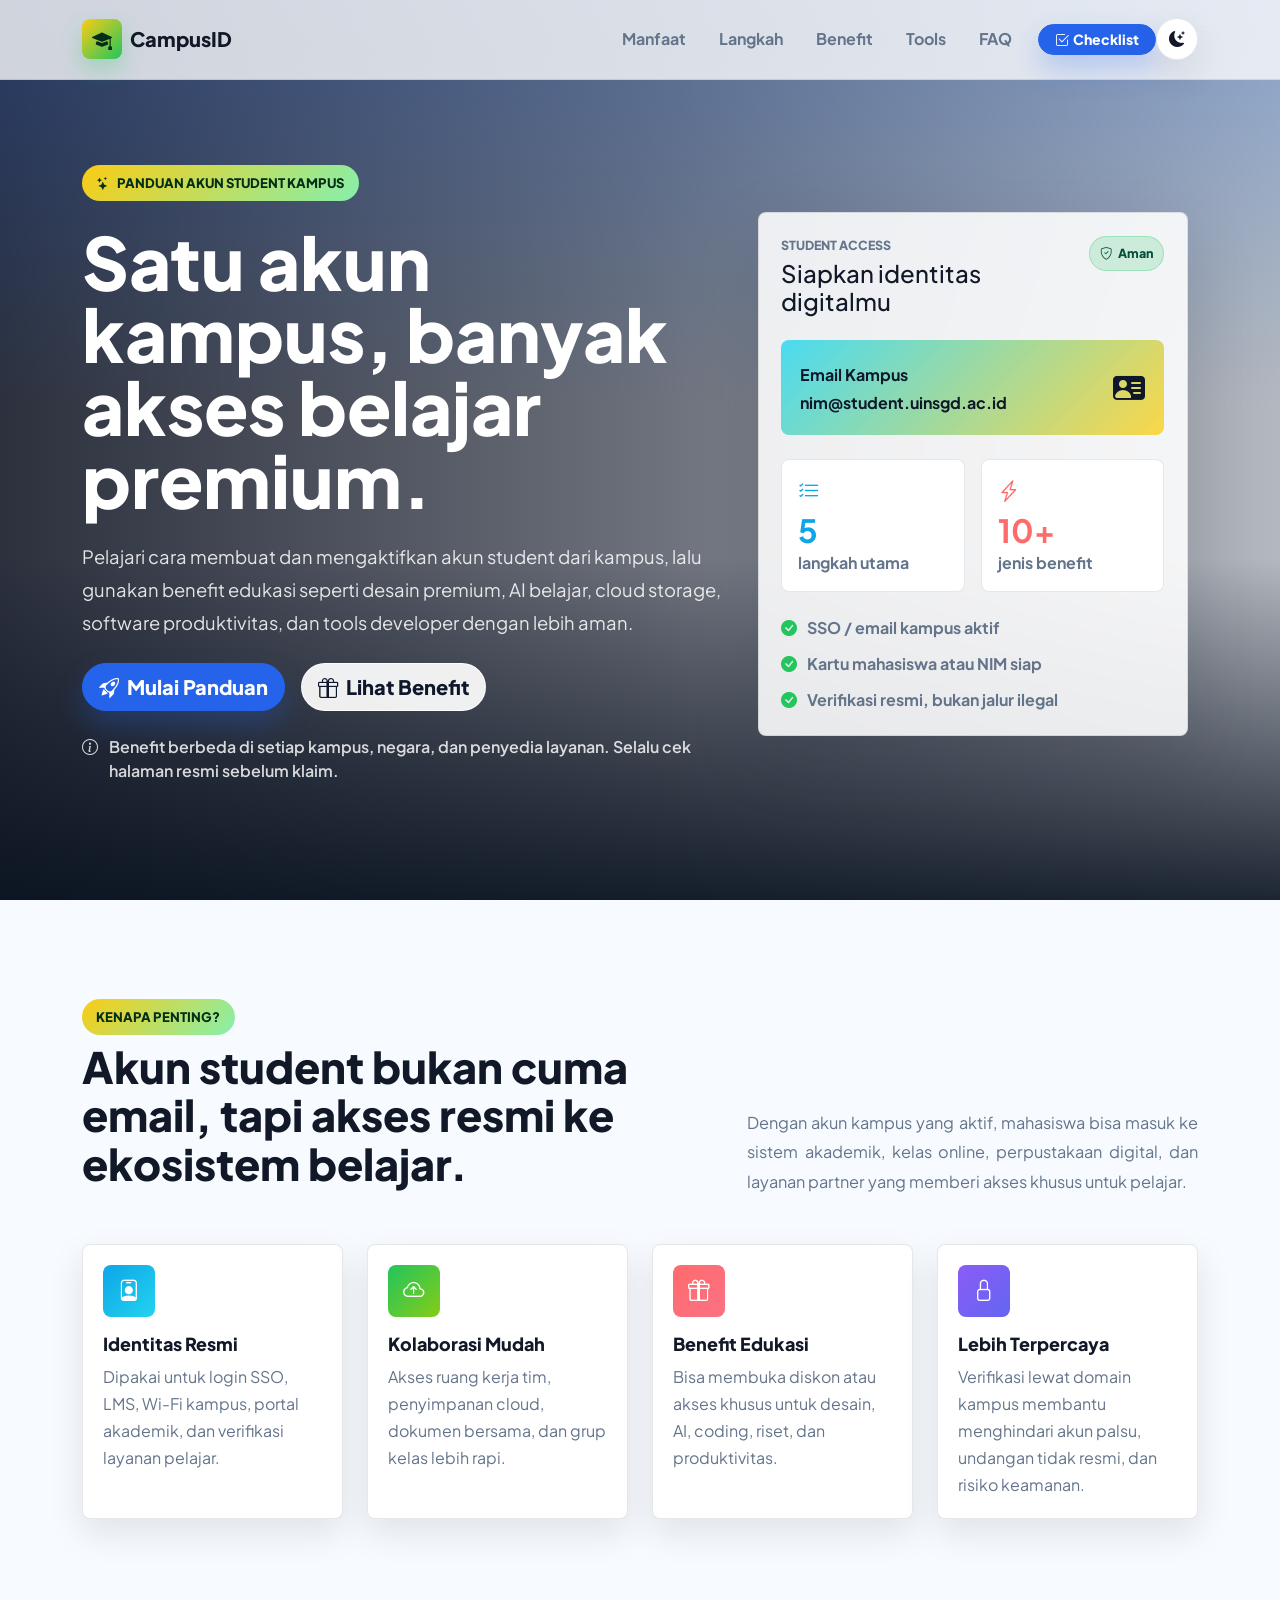
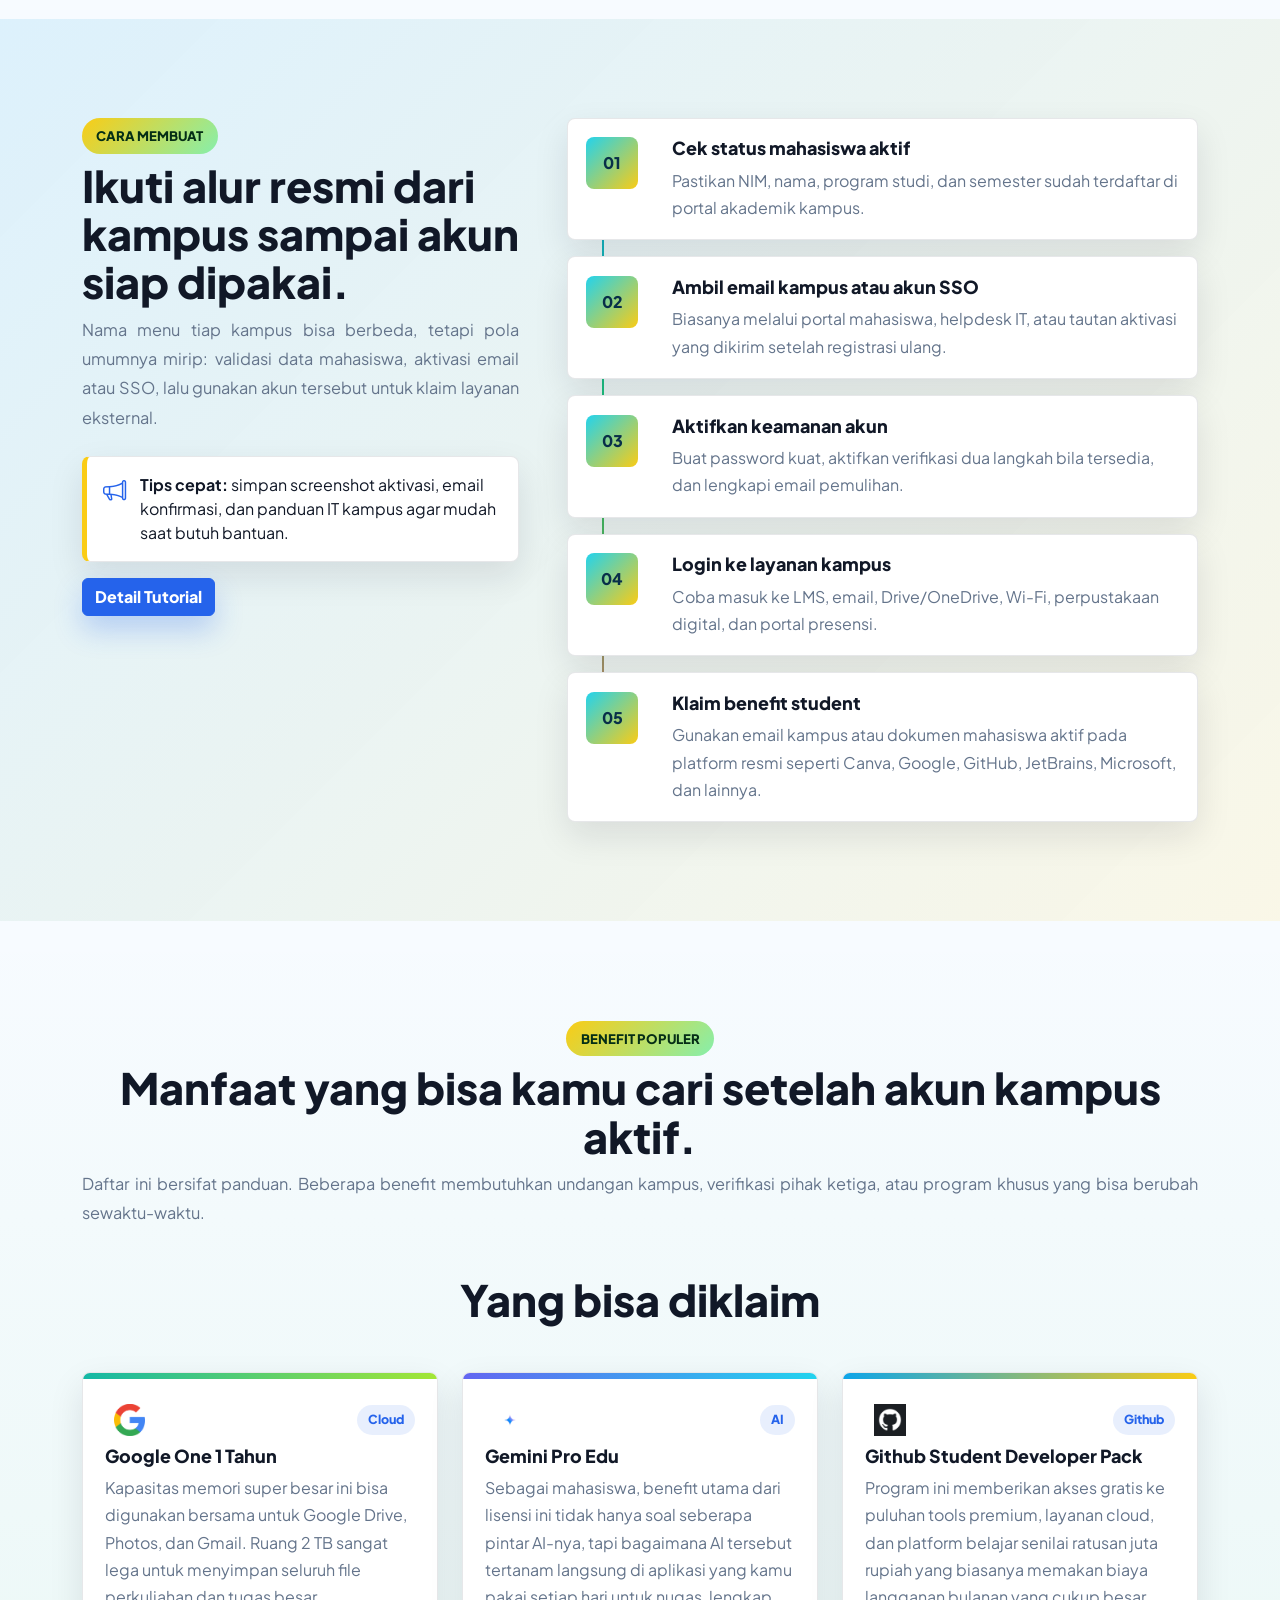
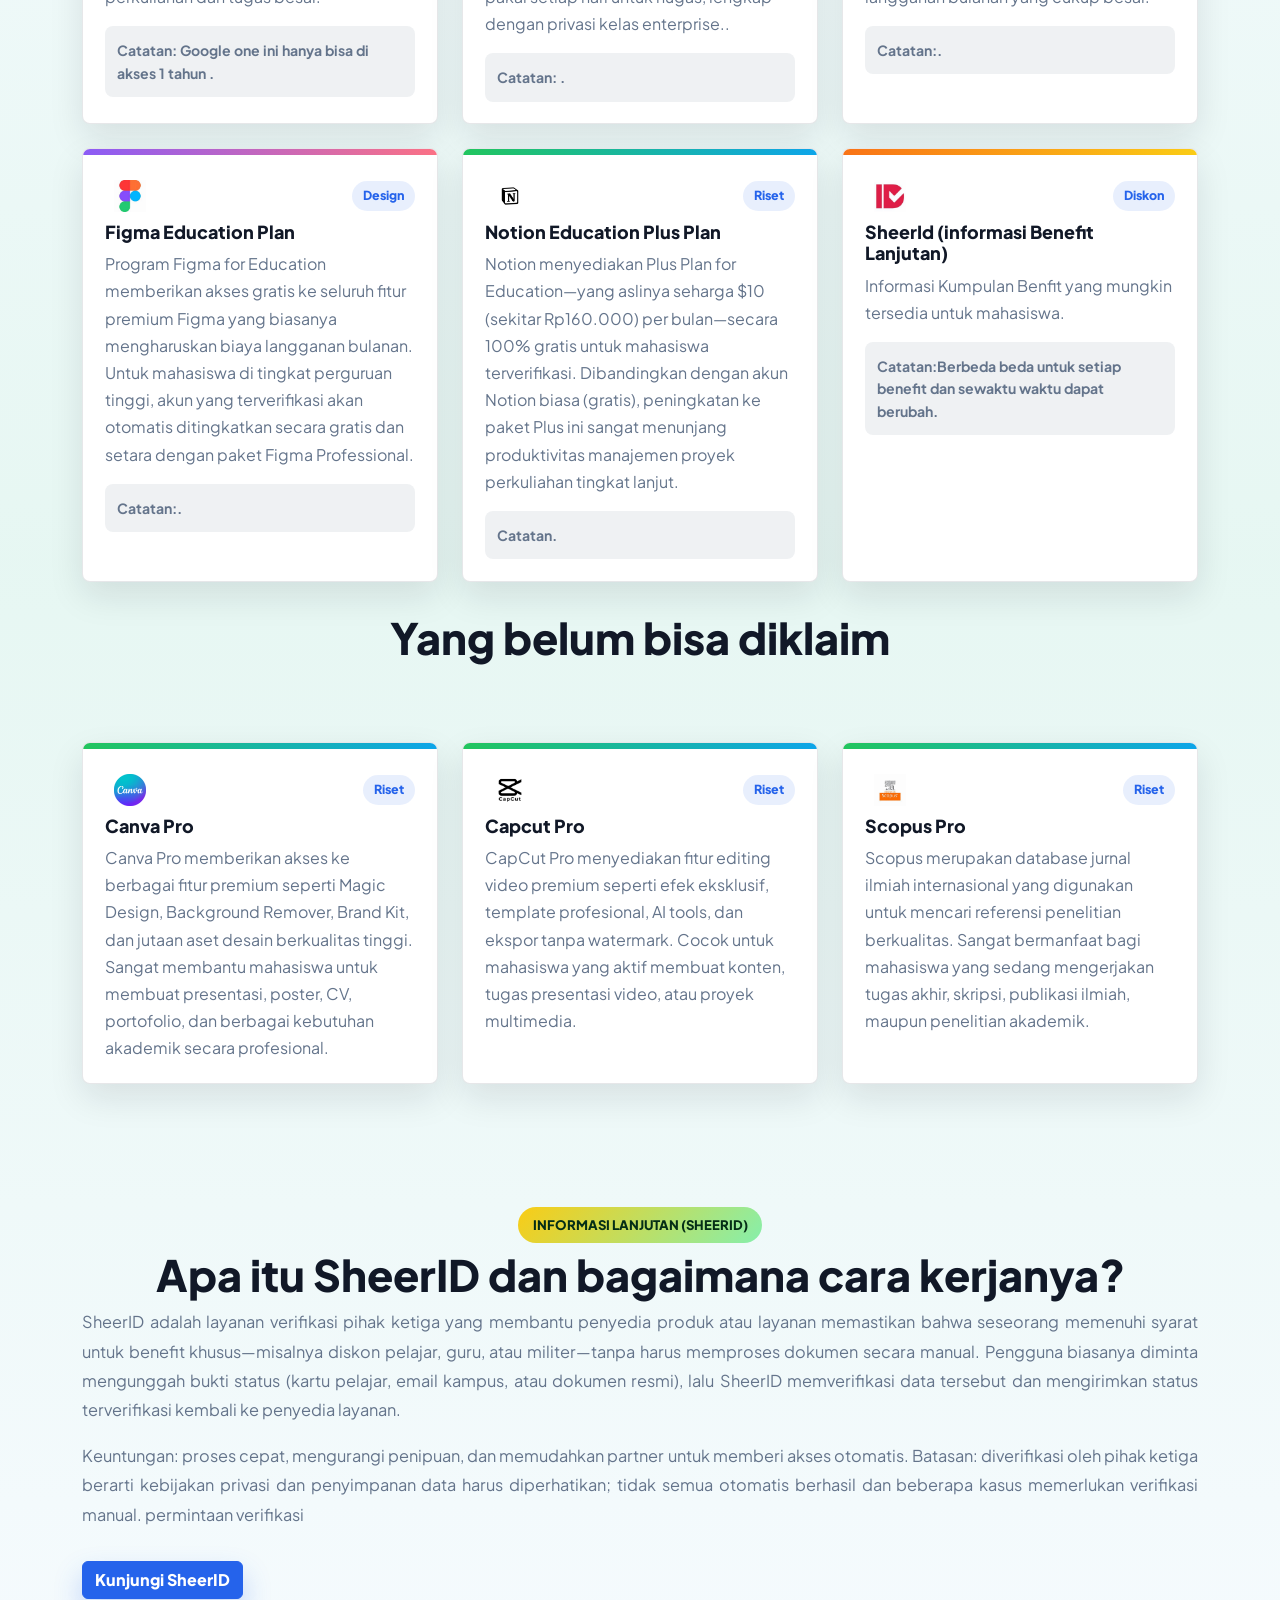
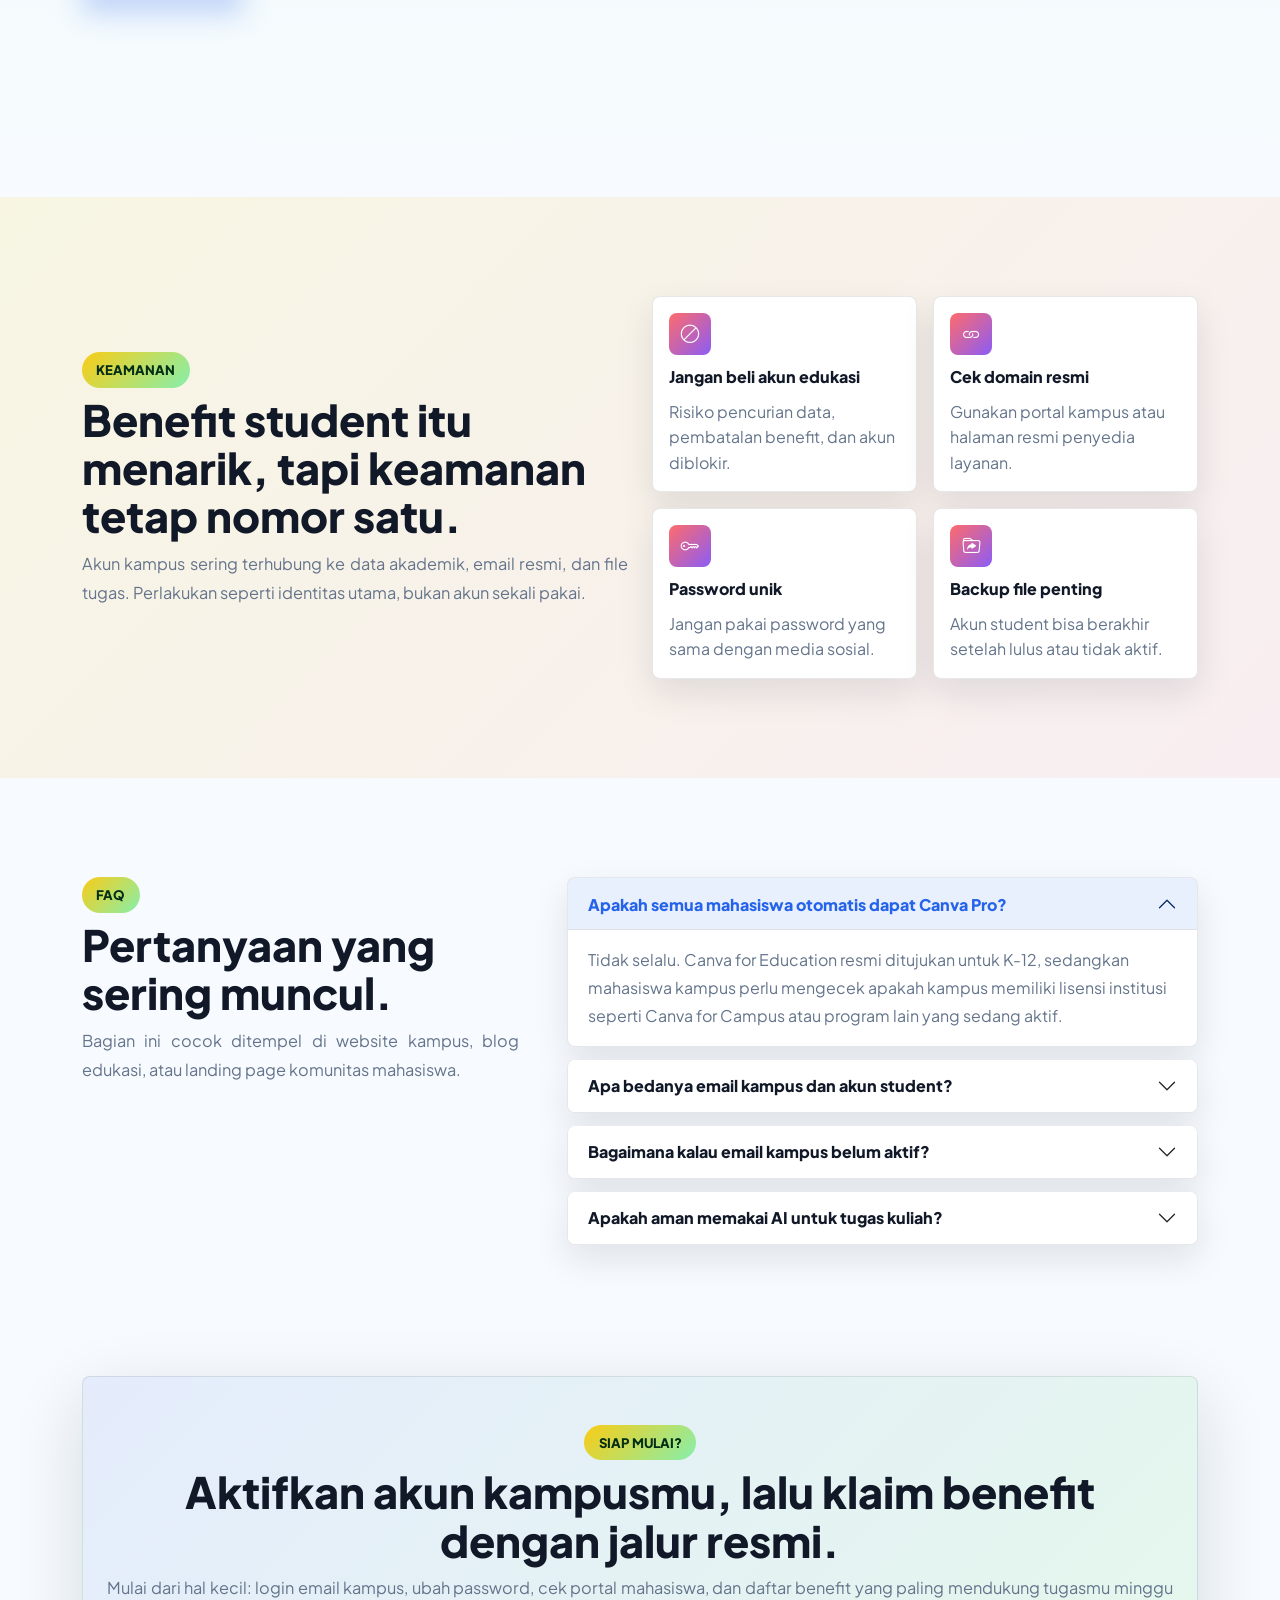
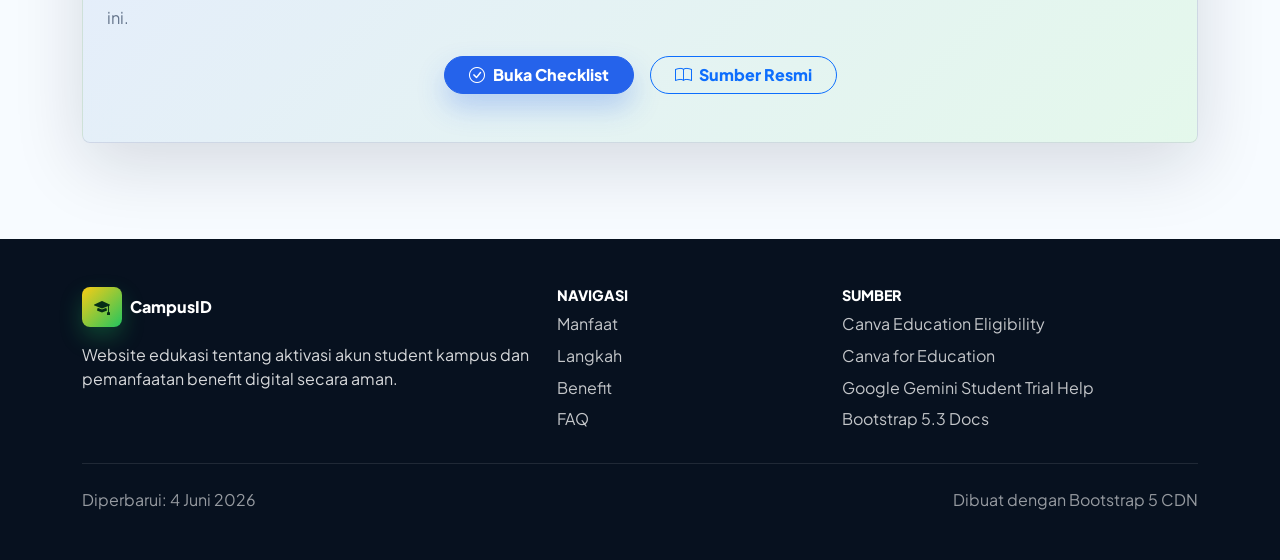
==== commit 7c488988: "logo,detail, dllllllllllllll" ====
--- a/index.html
+++ b/index.html
@@ -1,550 +1,586 @@
 <!doctype html>
 <html lang="id" data-bs-theme="light">
-<head>
-  <meta charset="utf-8">
-  <meta name="viewport" content="width=device-width, initial-scale=1">
-  <meta name="description" content="Panduan membuat akun student dari kampus dan memanfaatkan benefit edukasi seperti Canva, Gemini, cloud storage, tools coding, dan aplikasi produktivitas.">
-  <title>Campus Student Access | Panduan Akun Student Kampus</title>
-
-  <link rel="preconnect" href="https://cdn.jsdelivr.net">
-  <link rel="preconnect" href="https://images.unsplash.com">
-  <link rel="preconnect" href="https://fonts.googleapis.com">
-  <link rel="preconnect" href="https://fonts.gstatic.com" crossorigin>
-  <link href="https://fonts.googleapis.com/css2?family=Plus+Jakarta+Sans:wght@400;500;600;700;800&display=swap" rel="stylesheet">
-  <link href="https://cdn.jsdelivr.net/npm/bootstrap@5.3.8/dist/css/bootstrap.min.css" rel="stylesheet" integrity="sha384-sRIl4kxILFvY47J16cr9ZwB07vP4J8+LH7qKQnuqkuIAvNWLzeN8tE5YBujZqJLB" crossorigin="anonymous">
-  <link rel="stylesheet" href="https://cdn.jsdelivr.net/npm/bootstrap-icons@1.13.1/font/bootstrap-icons.min.css">
-  <link rel="stylesheet" href="style.css">
-</head>
-<body data-bs-spy="scroll" data-bs-target="#mainNavbar" data-bs-offset="90" tabindex="0">
-  <nav id="mainNavbar" class="navbar navbar-expand-lg fixed-top">
-    <div class="container">
-      <a class="navbar-brand d-flex align-items-center gap-2" href="#beranda" aria-label="Campus Student Access">
-        <span class="brand-mark"><i class="bi bi-mortarboard-fill"></i></span>
-        <span>CampusID</span>
-      </a>
-
-      <div class="d-flex align-items-center gap-2 order-lg-2">
-        <button class="btn btn-icon theme-toggle" id="themeToggle" type="button" aria-label="Aktifkan dark mode" data-bs-toggle="tooltip" data-bs-title="Dark mode">
-          <i class="bi bi-moon-stars-fill"></i>
-        </button>
-        <button class="navbar-toggler" type="button" data-bs-toggle="collapse" data-bs-target="#navbarMenu" aria-controls="navbarMenu" aria-expanded="false" aria-label="Buka menu navigasi">
-          <span class="navbar-toggler-icon"></span>
-        </button>
+  <head>
+    <meta charset="utf-8" />
+    <meta name="viewport" content="width=device-width, initial-scale=1" />
+    <meta name="description" content="Panduan membuat akun student dari kampus dan memanfaatkan benefit edukasi seperti Canva, Gemini, cloud storage, tools coding, dan aplikasi produktivitas." />
+    <title>Campus Student Access | Panduan Akun Student Kampus</title>
+
+    <link rel="preconnect" href="https://cdn.jsdelivr.net" />
+    <link rel="preconnect" href="https://images.unsplash.com" />
+    <link rel="preconnect" href="https://fonts.googleapis.com" />
+    <link rel="preconnect" href="https://fonts.gstatic.com" crossorigin />
+    <link href="https://fonts.googleapis.com/css2?family=Plus+Jakarta+Sans:wght@400;500;600;700;800&display=swap" rel="stylesheet" />
+    <link href="https://cdn.jsdelivr.net/npm/bootstrap@5.3.8/dist/css/bootstrap.min.css" rel="stylesheet" integrity="sha384-sRIl4kxILFvY47J16cr9ZwB07vP4J8+LH7qKQnuqkuIAvNWLzeN8tE5YBujZqJLB" crossorigin="anonymous" />
+    <link rel="stylesheet" href="https://cdn.jsdelivr.net/npm/bootstrap-icons@1.13.1/font/bootstrap-icons.min.css" />
+    <link rel="stylesheet" href="style.css" />
+  </head>
+  <body data-bs-spy="scroll" data-bs-target="#mainNavbar" data-bs-offset="90" tabindex="0">
+    <nav id="mainNavbar" class="navbar navbar-expand-lg fixed-top">
+      <div class="container">
+        <a class="navbar-brand d-flex align-items-center gap-2" href="#beranda" aria-label="Campus Student Access">
+          <span class="brand-mark"><i class="bi bi-mortarboard-fill"></i></span>
+          <span>CampusID</span>
+        </a>
+
+        <div class="d-flex align-items-center gap-2 order-lg-2">
+          <button class="btn btn-icon theme-toggle" id="themeToggle" type="button" aria-label="Aktifkan dark mode" data-bs-toggle="tooltip" data-bs-title="Dark mode">
+            <i class="bi bi-moon-stars-fill"></i>
+          </button>
+          <button class="navbar-toggler" type="button" data-bs-toggle="collapse" data-bs-target="#navbarMenu" aria-controls="navbarMenu" aria-expanded="false" aria-label="Buka menu navigasi">
+            <span class="navbar-toggler-icon"></span>
+          </button>
+        </div>
+
+        <div class="collapse navbar-collapse order-lg-1" id="navbarMenu">
+          <ul class="navbar-nav ms-lg-auto align-items-lg-center gap-lg-1 py-3 py-lg-0">
+            <li class="nav-item"><a class="nav-link" href="#manfaat">Manfaat</a></li>
+            <li class="nav-item"><a class="nav-link" href="#langkah">Langkah</a></li>
+            <li class="nav-item"><a class="nav-link" href="#benefit">Benefit</a></li>
+            <li class="nav-item"><a class="nav-link" href="#tools">Tools</a></li>
+            <li class="nav-item"><a class="nav-link" href="#faq">FAQ</a></li>
+            <li class="nav-item ms-lg-2">
+              <a class="btn btn-primary btn-sm rounded-pill px-3" href="#checklist"> <i class="bi bi-check2-square me-1"></i>Checklist </a>
+            </li>
+          </ul>
+        </div>
       </div>
-
-      <div class="collapse navbar-collapse order-lg-1" id="navbarMenu">
-        <ul class="navbar-nav ms-lg-auto align-items-lg-center gap-lg-1 py-3 py-lg-0">
-          <li class="nav-item"><a class="nav-link" href="#manfaat">Manfaat</a></li>
-          <li class="nav-item"><a class="nav-link" href="#langkah">Langkah</a></li>
-          <li class="nav-item"><a class="nav-link" href="#benefit">Benefit</a></li>
-          <li class="nav-item"><a class="nav-link" href="#tools">Tools</a></li>
-          <li class="nav-item"><a class="nav-link" href="#faq">FAQ</a></li>
-          <li class="nav-item ms-lg-2">
-            <a class="btn btn-primary btn-sm rounded-pill px-3" href="#checklist">
-              <i class="bi bi-check2-square me-1"></i>Checklist
+    </nav>
+
+    <main>
+      <section id="beranda" class="hero-section">
+        <div class="hero-overlay"></div>
+        <div class="container position-relative">
+          <div class="row min-vh-100 align-items-center pt-5">
+            <div class="col-lg-7 py-5">
+              <div class="hero-badge mb-4">
+                <i class="bi bi-stars"></i>
+                Panduan akun student kampus
+              </div>
+              <h1 class="hero-title">Satu akun kampus, banyak akses belajar premium.</h1>
+              <p class="hero-copy mt-4">
+                Pelajari cara membuat dan mengaktifkan akun student dari kampus, lalu gunakan benefit edukasi seperti desain premium, AI belajar, cloud storage, software produktivitas, dan tools developer dengan lebih aman.
+              </p>
+              <div class="d-flex flex-wrap gap-3 mt-4">
+                <a href="#langkah" class="btn btn-primary btn-lg rounded-pill"> <i class="bi bi-rocket-takeoff me-2"></i>Mulai Panduan </a>
+                <a href="#benefit" class="btn btn-light btn-lg rounded-pill"> <i class="bi bi-gift me-2"></i>Lihat Benefit </a>
+              </div>
+              <div class="hero-note mt-4">
+                <i class="bi bi-info-circle"></i>
+                Benefit berbeda di setiap kampus, negara, dan penyedia layanan. Selalu cek halaman resmi sebelum klaim.
+              </div>
+            </div>
+
+            <div class="col-lg-5">
+              <div class="access-card mx-lg-auto">
+                <div class="d-flex justify-content-between align-items-start gap-3 mb-4">
+                  <div>
+                    <p class="eyebrow mb-1">Student Access</p>
+                    <h2 class="h4 mb-0">Siapkan identitas digitalmu</h2>
+                  </div>
+                  <span class="status-pill"><i class="bi bi-shield-check"></i> Aman</span>
+                </div>
+
+                <div class="student-pass">
+                  <div>
+                    <strong>Email Kampus</strong>
+                    <strong>nim@student.uinsgd.ac.id</strong>
+                  </div>
+                  <i class="bi bi-person-vcard-fill"></i>
+                </div>
+
+                <div class="row g-3 mt-2">
+                  <div class="col-6">
+                    <div class="mini-stat accent-sky">
+                      <i class="bi bi-list-check"></i>
+                      <strong>5</strong>
+                      <span>langkah utama</span>
+                    </div>
+                  </div>
+                  <div class="col-6">
+                    <div class="mini-stat accent-coral">
+                      <i class="bi bi-lightning-charge"></i>
+                      <strong>10+</strong>
+                      <span>jenis benefit</span>
+                    </div>
+                  </div>
+                </div>
+
+                <div class="access-list mt-4">
+                  <div><i class="bi bi-check-circle-fill"></i> SSO / email kampus aktif</div>
+                  <div><i class="bi bi-check-circle-fill"></i> Kartu mahasiswa atau NIM siap</div>
+                  <div><i class="bi bi-check-circle-fill"></i> Verifikasi resmi, bukan jalur ilegal</div>
+                </div>
+              </div>
+            </div>
+          </div>
+        </div>
+      </section>
+
+      <section id="manfaat" class="section-pad">
+        <div class="container">
+          <div class="row align-items-end g-4 mb-5">
+            <div class="col-lg-7">
+              <span class="section-kicker">Kenapa penting?</span>
+              <h2 class="section-title mt-2">Akun student bukan cuma email, tapi akses resmi ke ekosistem belajar.</h2>
+            </div>
+            <div class="col-lg-5">
+              <p class="section-copy mb-0">Dengan akun kampus yang aktif, mahasiswa bisa masuk ke sistem akademik, kelas online, perpustakaan digital, dan layanan partner yang memberi akses khusus untuk pelajar.</p>
+            </div>
+          </div>
+
+          <div class="row g-4">
+            <div class="col-md-6 col-xl-3">
+              <article class="value-card">
+                <div class="value-icon bg-sky"><i class="bi bi-person-badge"></i></div>
+                <h3>Identitas Resmi</h3>
+                <p>Dipakai untuk login SSO, LMS, Wi-Fi kampus, portal akademik, dan verifikasi layanan pelajar.</p>
+              </article>
+            </div>
+            <div class="col-md-6 col-xl-3">
+              <article class="value-card">
+                <div class="value-icon bg-lime"><i class="bi bi-cloud-arrow-up"></i></div>
+                <h3>Kolaborasi Mudah</h3>
+                <p>Akses ruang kerja tim, penyimpanan cloud, dokumen bersama, dan grup kelas lebih rapi.</p>
+              </article>
+            </div>
+            <div class="col-md-6 col-xl-3">
+              <article class="value-card">
+                <div class="value-icon bg-coral"><i class="bi bi-gift"></i></div>
+                <h3>Benefit Edukasi</h3>
+                <p>Bisa membuka diskon atau akses khusus untuk desain, AI, coding, riset, dan produktivitas.</p>
+              </article>
+            </div>
+            <div class="col-md-6 col-xl-3">
+              <article class="value-card">
+                <div class="value-icon bg-violet"><i class="bi bi-lock"></i></div>
+                <h3>Lebih Terpercaya</h3>
+                <p>Verifikasi lewat domain kampus membantu menghindari akun palsu, undangan tidak resmi, dan risiko keamanan.</p>
+              </article>
+            </div>
+          </div>
+        </div>
+      </section>
+
+      <section id="langkah" class="section-pad soft-band">
+        <div class="container">
+          <div class="row g-5 align-items-start">
+            <div class="col-lg-5">
+              <span class="section-kicker">Cara membuat</span>
+              <h2 class="section-title mt-2">Ikuti alur resmi dari kampus sampai akun siap dipakai.</h2>
+              <p class="section-copy">Nama menu tiap kampus bisa berbeda, tetapi pola umumnya mirip: validasi data mahasiswa, aktivasi email atau SSO, lalu gunakan akun tersebut untuk klaim layanan eksternal.</p>
+              <div class="callout-box mt-4">
+                <i class="bi bi-megaphone"></i>
+                <div>
+                  <strong>Tips cepat:</strong>
+                  simpan screenshot aktivasi, email konfirmasi, dan panduan IT kampus agar mudah saat butuh bantuan.
+                </div>
+              </div>
+              <a href="detail.html" class="btn btn-primary mt-3" target="_blank" rel="noopener">Detail Tutorial</a>
+            </div>
+
+            <div class="col-lg-7">
+              <div class="timeline">
+                <div class="timeline-item">
+                  <span class="timeline-number">01</span>
+                  <div>
+                    <h3>Cek status mahasiswa aktif</h3>
+                    <p>Pastikan NIM, nama, program studi, dan semester sudah terdaftar di portal akademik kampus.</p>
+                  </div>
+                </div>
+                <div class="timeline-item">
+                  <span class="timeline-number">02</span>
+                  <div>
+                    <h3>Ambil email kampus atau akun SSO</h3>
+                    <p>Biasanya melalui portal mahasiswa, helpdesk IT, atau tautan aktivasi yang dikirim setelah registrasi ulang.</p>
+                  </div>
+                </div>
+                <div class="timeline-item">
+                  <span class="timeline-number">03</span>
+                  <div>
+                    <h3>Aktifkan keamanan akun</h3>
+                    <p>Buat password kuat, aktifkan verifikasi dua langkah bila tersedia, dan lengkapi email pemulihan.</p>
+                  </div>
+                </div>
+                <div class="timeline-item">
+                  <span class="timeline-number">04</span>
+                  <div>
+                    <h3>Login ke layanan kampus</h3>
+                    <p>Coba masuk ke LMS, email, Drive/OneDrive, Wi-Fi, perpustakaan digital, dan portal presensi.</p>
+                  </div>
+                </div>
+                <div class="timeline-item">
+                  <span class="timeline-number">05</span>
+                  <div>
+                    <h3>Klaim benefit student</h3>
+                    <p>Gunakan email kampus atau dokumen mahasiswa aktif pada platform resmi seperti Canva, Google, GitHub, JetBrains, Microsoft, dan lainnya.</p>
+                  </div>
+                </div>
+              </div>
+            </div>
+          </div>
+        </div>
+      </section>
+
+      <section id="benefit" class="section-pad benefit-section">
+        <div class="container">
+          <div class="text-center mb-5">
+            <span class="section-kicker">Benefit populer</span>
+            <h2 class="section-title mt-2 mx-auto">Manfaat yang bisa kamu cari setelah akun kampus aktif.</h2>
+            <p class="section-copy mx-auto">Daftar ini bersifat panduan. Beberapa benefit membutuhkan undangan kampus, verifikasi pihak ketiga, atau program khusus yang bisa berubah sewaktu-waktu.</p>
+          </div>
+          <div class="text-center mb-5">
+            <h2 class="section-title mt-2 mx-auto">Yang bisa diklaim</h2>
+          </div>
+          <div class="row g-4">
+            <div class="col-md-6 col-xl-4">
+              <article class="benefit-card benefit-canva">
+                <div class="benefit-top">
+                  <div class="benefit-icon">
+                    <img src="ss/google.png" alt="Google" />
+                  </div>
+
+                  <span class="tag">Cloud</span>
+                </div>
+                <h3>Google One 1 Tahun</h3>
+                <p>Kapasitas memori super besar ini bisa digunakan bersama untuk Google Drive, Photos, dan Gmail. Ruang 2 TB sangat lega untuk menyimpan seluruh file perkuliahan dan tugas besar.</p>
+                <div class="small-note">Catatan: Google one ini hanya bisa di akses 1 tahun .</div>
+              </article>
+            </div>
+
+            <div class="col-md-6 col-xl-4">
+              <article class="benefit-card benefit-gemini">
+                <div class="benefit-top">
+                  <div class="benefit-icon">
+                    <img src="ss/gemini.png" alt="Gemini Pro Edu" />
+                  </div>
+                  <span class="tag">AI</span>
+                </div>
+                <h3>Gemini Pro Edu</h3>
+                <p>
+                  Sebagai mahasiswa, benefit utama dari lisensi ini tidak hanya soal seberapa pintar AI-nya, tapi bagaimana AI tersebut tertanam langsung di aplikasi yang kamu pakai setiap hari untuk nugas, lengkap dengan privasi kelas
+                  enterprise..
+                </p>
+                <div class="small-note">Catatan: .</div>
+              </article>
+            </div>
+
+            <div class="col-md-6 col-xl-4">
+              <article class="benefit-card benefit-cloud">
+                <div class="benefit-top">
+                  <div class="benefit-icon">
+                    <img src="ss/github.png" alt="Github Student Developer Pack" />
+                  </div>
+                  <span class="tag">Github</span>
+                </div>
+                <h3>Github Student Developer Pack</h3>
+                <p>Program ini memberikan akses gratis ke puluhan tools premium, layanan cloud, dan platform belajar senilai ratusan juta rupiah yang biasanya memakan biaya langganan bulanan yang cukup besar.</p>
+                <div class="small-note">Catatan:.</div>
+              </article>
+            </div>
+
+            <div class="col-md-6 col-xl-4">
+              <article class="benefit-card benefit-code">
+                <div class="benefit-top">
+                  <div class="benefit-icon">
+                    <img src="ss/figma.png" alt="Figma Education Plan" />
+                  </div>
+                  <span class="tag">Design</span>
+                </div>
+                <h3>Figma Education Plan</h3>
+                <p>
+                  Program Figma for Education memberikan akses gratis ke seluruh fitur premium Figma yang biasanya mengharuskan biaya langganan bulanan. Untuk mahasiswa di tingkat perguruan tinggi, akun yang terverifikasi akan otomatis
+                  ditingkatkan secara gratis dan setara dengan paket Figma Professional.
+                </p>
+                <div class="small-note">Catatan:.</div>
+              </article>
+            </div>
+
+            <div class="col-md-6 col-xl-4">
+              <article class="benefit-card benefit-research">
+                <div class="benefit-top">
+                  <div class="benefit-icon">
+                    <img src="ss/notion.png" alt="Notion Education Plus Plan" />
+                  </div>
+                  <span class="tag">Riset</span>
+                </div>
+                <h3>Notion Education Plus Plan</h3>
+                <p>
+                  Notion menyediakan Plus Plan for Education—yang aslinya seharga $10 (sekitar Rp160.000) per bulan—secara 100% gratis untuk mahasiswa terverifikasi. Dibandingkan dengan akun Notion biasa (gratis), peningkatan ke paket Plus
+                  ini sangat menunjang produktivitas manajemen proyek perkuliahan tingkat lanjut.
+                </p>
+                <div class="small-note">Catatan.</div>
+              </article>
+            </div>
+
+            <div class="col-md-6 col-xl-4">
+              <article class="benefit-card benefit-saving">
+                <div class="benefit-top">
+                  <div class="benefit-icon">
+                    <img src="ss/sheerid.png" alt="SheerId" />
+                  </div>
+                  <span class="tag">Diskon</span>
+                </div>
+                <h3>SheerId (informasi Benefit Lanjutan)</h3>
+                <p>Informasi Kumpulan Benfit yang mungkin tersedia untuk mahasiswa.</p>
+                <div class="small-note">Catatan:Berbeda beda untuk setiap benefit dan sewaktu waktu dapat berubah.</div>
+              </article>
+            </div>
+            <div class="text-center mb-5">
+              <h2 class="section-title mt-2 mx-auto">Yang belum bisa diklaim</h2>
+            </div>
+            <div class="col-md-6 col-xl-4">
+              <article class="benefit-card benefit-research">
+                <div class="benefit-top">
+                  <div class="benefit-icon">
+                    <img src="ss/canva.png" alt="Canva Pro" />
+                  </div>
+                  <span class="tag">Riset</span>
+                </div>
+                <h3>Canva Pro</h3>
+                <p>
+                  Canva Pro memberikan akses ke berbagai fitur premium seperti Magic Design, Background Remover, Brand Kit, dan jutaan aset desain berkualitas tinggi. Sangat membantu mahasiswa untuk membuat presentasi, poster, CV,
+                  portofolio, dan berbagai kebutuhan akademik secara profesional.
+                </p>
+              </article>
+            </div>
+            <div class="col-md-6 col-xl-4">
+              <article class="benefit-card benefit-research">
+                <div class="benefit-top">
+                  <div class="benefit-icon">
+                    <img src="ss/capcut.png" alt="Capcut Pro" />
+                  </div>
+                  <span class="tag">Riset</span>
+                </div>
+                <h3>Capcut Pro</h3>
+                <p>
+                  CapCut Pro menyediakan fitur editing video premium seperti efek eksklusif, template profesional, AI tools, dan ekspor tanpa watermark. Cocok untuk mahasiswa yang aktif membuat konten, tugas presentasi video, atau proyek
+                  multimedia.
+                </p>
+              </article>
+            </div>
+            <div class="col-md-6 col-xl-4">
+              <article class="benefit-card benefit-research">
+                <div class="benefit-top">
+                  <div class="benefit-icon">
+                    <img src="ss/scopus.png" alt="Scopus Pro" />
+                  </div>
+                  <span class="tag">Riset</span>
+                </div>
+                <h3>Scopus Pro</h3>
+                <p>
+                  Scopus merupakan database jurnal ilmiah internasional yang digunakan untuk mencari referensi penelitian berkualitas. Sangat bermanfaat bagi mahasiswa yang sedang mengerjakan tugas akhir, skripsi, publikasi ilmiah, maupun
+                  penelitian akademik.
+                </p>
+              </article>
+            </div>
+            <section id="sheerid" class="section-pad">
+              <div class="container-fluid">
+                <div class="row align-items-center">
+                  <div class="text-center">
+                    <span class="section-kicker">Informasi Lanjutan (SheerId)</span>
+                  </div>
+                  <h2 class="section-title mt-2 text-center">Apa itu SheerID dan bagaimana cara kerjanya?</h2>
+
+                  <div class="col">
+                    <p class="section-copy">
+                      SheerID adalah layanan verifikasi pihak ketiga yang membantu penyedia produk atau layanan memastikan bahwa seseorang memenuhi syarat untuk benefit khusus—misalnya diskon pelajar, guru, atau militer—tanpa harus
+                      memproses dokumen secara manual. Pengguna biasanya diminta mengunggah bukti status (kartu pelajar, email kampus, atau dokumen resmi), lalu SheerID memverifikasi data tersebut dan mengirimkan status terverifikasi
+                      kembali ke penyedia layanan.
+                    </p>
+                    <div class="col">
+                      <p class="section-copy">
+                        Keuntungan: proses cepat, mengurangi penipuan, dan memudahkan partner untuk memberi akses otomatis. Batasan: diverifikasi oleh pihak ketiga berarti kebijakan privasi dan penyimpanan data harus diperhatikan; tidak
+                        semua otomatis berhasil dan beberapa kasus memerlukan verifikasi manual. permintaan verifikasi
+                      </p>
+                    </div>
+                    <div class="col col-lg-2">
+                      <a href="https://shop.sheerid.com" class="btn btn-primary mt-3" target="_blank" rel="noopener">Kunjungi SheerID</a>
+                    </div>
+                  </div>
+                </div>
+              </div>
+            </section>
+          </div>
+        </div>
+      </section>
+
+      <section class="section-pad safety-section">
+        <div class="container">
+          <div class="row g-4 align-items-center">
+            <div class="col-lg-6">
+              <span class="section-kicker">Keamanan</span>
+              <h2 class="section-title mt-2">Benefit student itu menarik, tapi keamanan tetap nomor satu.</h2>
+              <p class="section-copy">Akun kampus sering terhubung ke data akademik, email resmi, dan file tugas. Perlakukan seperti identitas utama, bukan akun sekali pakai.</p>
+            </div>
+            <div class="col-lg-6">
+              <div class="row g-3">
+                <div class="col-sm-6">
+                  <div class="safety-card">
+                    <i class="bi bi-ban"></i>
+                    <strong>Jangan beli akun edukasi</strong>
+                    <span>Risiko pencurian data, pembatalan benefit, dan akun diblokir.</span>
+                  </div>
+                </div>
+                <div class="col-sm-6">
+                  <div class="safety-card">
+                    <i class="bi bi-link"></i>
+                    <strong>Cek domain resmi</strong>
+                    <span>Gunakan portal kampus atau halaman resmi penyedia layanan.</span>
+                  </div>
+                </div>
+                <div class="col-sm-6">
+                  <div class="safety-card">
+                    <i class="bi bi-key"></i>
+                    <strong>Password unik</strong>
+                    <span>Jangan pakai password yang sama dengan media sosial.</span>
+                  </div>
+                </div>
+                <div class="col-sm-6">
+                  <div class="safety-card">
+                    <i class="bi bi-folder-symlink"></i>
+                    <strong>Backup file penting</strong>
+                    <span>Akun student bisa berakhir setelah lulus atau tidak aktif.</span>
+                  </div>
+                </div>
+              </div>
+            </div>
+          </div>
+        </div>
+      </section>
+
+      <section id="faq" class="section-pad faq-section">
+        <div class="container">
+          <div class="row g-5">
+            <div class="col-lg-5">
+              <span class="section-kicker">FAQ</span>
+              <h2 class="section-title mt-2">Pertanyaan yang sering muncul.</h2>
+              <p class="section-copy">Bagian ini cocok ditempel di website kampus, blog edukasi, atau landing page komunitas mahasiswa.</p>
+            </div>
+            <div class="col-lg-7">
+              <div class="accordion custom-accordion" id="faqAccordion">
+                <div class="accordion-item">
+                  <h3 class="accordion-header">
+                    <button class="accordion-button" type="button" data-bs-toggle="collapse" data-bs-target="#faqOne" aria-expanded="true" aria-controls="faqOne">Apakah semua mahasiswa otomatis dapat Canva Pro?</button>
+                  </h3>
+                  <div id="faqOne" class="accordion-collapse collapse show" data-bs-parent="#faqAccordion">
+                    <div class="accordion-body">
+                      Tidak selalu. Canva for Education resmi ditujukan untuk K-12, sedangkan mahasiswa kampus perlu mengecek apakah kampus memiliki lisensi institusi seperti Canva for Campus atau program lain yang sedang aktif.
+                    </div>
+                  </div>
+                </div>
+
+                <div class="accordion-item">
+                  <h3 class="accordion-header">
+                    <button class="accordion-button collapsed" type="button" data-bs-toggle="collapse" data-bs-target="#faqTwo" aria-expanded="false" aria-controls="faqTwo">Apa bedanya email kampus dan akun student?</button>
+                  </h3>
+                  <div id="faqTwo" class="accordion-collapse collapse" data-bs-parent="#faqAccordion">
+                    <div class="accordion-body">Email kampus adalah alamat resmi. Akun student biasanya mencakup email, SSO, akses portal akademik, layanan cloud, LMS, Wi-Fi, perpustakaan digital, dan status verifikasi mahasiswa.</div>
+                  </div>
+                </div>
+
+                <div class="accordion-item">
+                  <h3 class="accordion-header">
+                    <button class="accordion-button collapsed" type="button" data-bs-toggle="collapse" data-bs-target="#faqThree" aria-expanded="false" aria-controls="faqThree">Bagaimana kalau email kampus belum aktif?</button>
+                  </h3>
+                  <div id="faqThree" class="accordion-collapse collapse" data-bs-parent="#faqAccordion">
+                    <div class="accordion-body">Cek portal mahasiswa, inbox email pribadi saat registrasi, atau hubungi helpdesk IT kampus. Siapkan NIM, kartu mahasiswa, dan bukti registrasi untuk mempercepat proses.</div>
+                  </div>
+                </div>
+
+                <div class="accordion-item">
+                  <h3 class="accordion-header">
+                    <button class="accordion-button collapsed" type="button" data-bs-toggle="collapse" data-bs-target="#faqFour" aria-expanded="false" aria-controls="faqFour">Apakah aman memakai AI untuk tugas kuliah?</button>
+                  </h3>
+                  <div id="faqFour" class="accordion-collapse collapse" data-bs-parent="#faqAccordion">
+                    <div class="accordion-body">
+                      Aman jika digunakan sebagai alat bantu belajar: memahami konsep, membuat outline, mencari ide, atau latihan soal. Tetap ikuti aturan akademik kampus, cantumkan sumber, dan jangan menyalin jawaban mentah.
+                    </div>
+                  </div>
+                </div>
+              </div>
+            </div>
+          </div>
+        </div>
+      </section>
+
+      <section class="cta-section">
+        <div class="container">
+          <div class="cta-panel text-center">
+            <span class="section-kicker">Siap mulai?</span>
+            <h2 class="section-title mt-2 mx-auto">Aktifkan akun kampusmu, lalu klaim benefit dengan jalur resmi.</h2>
+            <p class="section-copy mx-auto">Mulai dari hal kecil: login email kampus, ubah password, cek portal mahasiswa, dan daftar benefit yang paling mendukung tugasmu minggu ini.</p>
+            <div class="d-flex flex-wrap justify-content-center gap-3 mt-4">
+              <a href="#checklist" class="btn btn-primary rounded-pill px-4"> <i class="bi bi-check-circle me-2"></i>Buka Checklist </a>
+              <button class="btn btn-outline-primary rounded-pill px-4" data-bs-toggle="modal" data-bs-target="#sourceModal"><i class="bi bi-book me-2"></i>Sumber Resmi</button>
+            </div>
+          </div>
+        </div>
+      </section>
+    </main>
+
+    <footer class="site-footer py-5">
+      <div class="container">
+        <div class="row g-4 align-items-start">
+          <div class="col-lg-5">
+            <a class="footer-brand d-inline-flex align-items-center gap-2 mb-3" href="#beranda">
+              <span class="brand-mark"><i class="bi bi-mortarboard-fill"></i></span>
+              <span>CampusID</span>
             </a>
-          </li>
-        </ul>
+            <p class="mb-0">Website edukasi tentang aktivasi akun student kampus dan pemanfaatan benefit digital secara aman.</p>
+          </div>
+          <div class="col-sm-6 col-lg-3">
+            <h3 class="footer-title">Navigasi</h3>
+            <a href="#manfaat">Manfaat</a>
+            <a href="#langkah">Langkah</a>
+            <a href="#benefit">Benefit</a>
+            <a href="#faq">FAQ</a>
+          </div>
+          <div class="col-sm-6 col-lg-4">
+            <h3 class="footer-title">Sumber</h3>
+            <a href="https://www.canva.com/education/eligibility-guidelines/" target="_blank" rel="noopener">Canva Education Eligibility</a>
+            <a href="https://www.canva.com/education/" target="_blank" rel="noopener">Canva for Education</a>
+            <a href="https://support.google.com/gemini/answer/16417758" target="_blank" rel="noopener">Google Gemini Student Trial Help</a>
+            <a href="https://getbootstrap.com/docs/5.3/getting-started/introduction/" target="_blank" rel="noopener">Bootstrap 5.3 Docs</a>
+          </div>
+        </div>
+        <div class="footer-bottom mt-4 pt-4 d-flex flex-wrap justify-content-between gap-2">
+          <span>Diperbarui: 4 Juni 2026</span>
+          <span>Dibuat dengan Bootstrap 5 CDN</span>
+        </div>
+      </div>
+    </footer>
+
+    <button id="backToTop" class="btn btn-primary btn-icon back-to-top" type="button" aria-label="Kembali ke atas" data-bs-toggle="tooltip" data-bs-title="Ke atas">
+      <i class="bi bi-arrow-up"></i>
+    </button>
+
+    <div class="modal fade" id="sourceModal" tabindex="-1" aria-labelledby="sourceModalLabel" aria-hidden="true">
+      <div class="modal-dialog modal-dialog-centered">
+        <div class="modal-content">
+          <div class="modal-header">
+            <h2 class="modal-title fs-5" id="sourceModalLabel">Sumber resmi yang dipakai</h2>
+            <button type="button" class="btn-close" data-bs-dismiss="modal" aria-label="Tutup"></button>
+          </div>
+          <div class="modal-body">
+            <p>Gunakan tautan ini untuk mengecek syarat terbaru sebelum klaim benefit student.</p>
+            <div class="list-group source-list">
+              <a class="list-group-item list-group-item-action" href="https://www.canva.com/education/eligibility-guidelines/" target="_blank" rel="noopener">
+                <i class="bi bi-box-arrow-up-right"></i> Canva Education Eligibility Guidelines
+              </a>
+              <a class="list-group-item list-group-item-action" href="https://www.canva.com/education/" target="_blank" rel="noopener"> <i class="bi bi-box-arrow-up-right"></i> Canva for Education </a>
+              <a class="list-group-item list-group-item-action" href="https://support.google.com/gemini/answer/16417758" target="_blank" rel="noopener"> <i class="bi bi-box-arrow-up-right"></i> Google Gemini Student Trial Help </a>
+              <a class="list-group-item list-group-item-action" href="https://getbootstrap.com/docs/5.3/getting-started/introduction/" target="_blank" rel="noopener"> <i class="bi bi-box-arrow-up-right"></i> Bootstrap 5.3 Introduction </a>
+            </div>
+          </div>
+          <div class="modal-footer">
+            <button type="button" class="btn btn-primary rounded-pill px-4" data-bs-dismiss="modal">Mengerti</button>
+          </div>
+        </div>
       </div>
     </div>
-  </nav>
-
-  <main>
-    <section id="beranda" class="hero-section">
-      <div class="hero-overlay"></div>
-      <div class="container position-relative">
-        <div class="row min-vh-100 align-items-center pt-5">
-          <div class="col-lg-7 py-5">
-            <div class="hero-badge mb-4">
-              <i class="bi bi-stars"></i>
-              Panduan akun student kampus
-            </div>
-            <h1 class="hero-title">Satu akun kampus, banyak akses belajar premium.</h1>
-            <p class="hero-copy mt-4">
-              Pelajari cara membuat dan mengaktifkan akun student dari kampus, lalu gunakan benefit edukasi seperti desain premium, AI belajar, cloud storage, software produktivitas, dan tools developer dengan lebih aman.
-            </p>
-            <div class="d-flex flex-wrap gap-3 mt-4">
-              <a href="#langkah" class="btn btn-primary btn-lg rounded-pill">
-                <i class="bi bi-rocket-takeoff me-2"></i>Mulai Panduan
-              </a>
-              <a href="#benefit" class="btn btn-light btn-lg rounded-pill">
-                <i class="bi bi-gift me-2"></i>Lihat Benefit
-              </a>
-            </div>
-            <div class="hero-note mt-4">
-              <i class="bi bi-info-circle"></i>
-              Benefit berbeda di setiap kampus, negara, dan penyedia layanan. Selalu cek halaman resmi sebelum klaim.
-            </div>
-          </div>
-
-          <div class="col-lg-5">
-            <div class="access-card mx-lg-auto">
-              <div class="d-flex justify-content-between align-items-start gap-3 mb-4">
-                <div>
-                  <p class="eyebrow mb-1">Student Access</p>
-                  <h2 class="h4 mb-0">Siapkan identitas digitalmu</h2>
-                </div>
-                <span class="status-pill"><i class="bi bi-shield-check"></i> Aman</span>
-              </div>
-
-              <div class="student-pass">
-                <div>
-                  <strong>Email Kampus</strong>
-                  <strong>nim@student.uinsgd.ac.id</strong>
-                </div>
-                <i class="bi bi-person-vcard-fill"></i>
-              </div>
-
-              <div class="row g-3 mt-2">
-                <div class="col-6">
-                  <div class="mini-stat accent-sky">
-                    <i class="bi bi-list-check"></i>
-                    <strong>5</strong>
-                    <span>langkah utama</span>
-                  </div>
-                </div>
-                <div class="col-6">
-                  <div class="mini-stat accent-coral">
-                    <i class="bi bi-lightning-charge"></i>
-                    <strong>10+</strong>
-                    <span>jenis benefit</span>
-                  </div>
-                </div>
-              </div>
-
-              <div class="access-list mt-4">
-                <div><i class="bi bi-check-circle-fill"></i> SSO / email kampus aktif</div>
-                <div><i class="bi bi-check-circle-fill"></i> Kartu mahasiswa atau NIM siap</div>
-                <div><i class="bi bi-check-circle-fill"></i> Verifikasi resmi, bukan jalur ilegal</div>
-              </div>
-            </div>
-          </div>
-        </div>
-      </div>
-    </section>
-
-    <section id="manfaat" class="section-pad">
-      <div class="container">
-        <div class="row align-items-end g-4 mb-5">
-          <div class="col-lg-7">
-            <span class="section-kicker">Kenapa penting?</span>
-            <h2 class="section-title mt-2">Akun student bukan cuma email, tapi akses resmi ke ekosistem belajar.</h2>
-          </div>
-          <div class="col-lg-5">
-            <p class="section-copy mb-0">
-              Dengan akun kampus yang aktif, mahasiswa bisa masuk ke sistem akademik, kelas online, perpustakaan digital, dan layanan partner yang memberi akses khusus untuk pelajar.
-            </p>
-          </div>
-        </div>
-
-        <div class="row g-4">
-          <div class="col-md-6 col-xl-3">
-            <article class="value-card">
-              <div class="value-icon bg-sky"><i class="bi bi-person-badge"></i></div>
-              <h3>Identitas Resmi</h3>
-              <p>Dipakai untuk login SSO, LMS, Wi-Fi kampus, portal akademik, dan verifikasi layanan pelajar.</p>
-            </article>
-          </div>
-          <div class="col-md-6 col-xl-3">
-            <article class="value-card">
-              <div class="value-icon bg-lime"><i class="bi bi-cloud-arrow-up"></i></div>
-              <h3>Kolaborasi Mudah</h3>
-              <p>Akses ruang kerja tim, penyimpanan cloud, dokumen bersama, dan grup kelas lebih rapi.</p>
-            </article>
-          </div>
-          <div class="col-md-6 col-xl-3">
-            <article class="value-card">
-              <div class="value-icon bg-coral"><i class="bi bi-gift"></i></div>
-              <h3>Benefit Edukasi</h3>
-              <p>Bisa membuka diskon atau akses khusus untuk desain, AI, coding, riset, dan produktivitas.</p>
-            </article>
-          </div>
-          <div class="col-md-6 col-xl-3">
-            <article class="value-card">
-              <div class="value-icon bg-violet"><i class="bi bi-lock"></i></div>
-              <h3>Lebih Terpercaya</h3>
-              <p>Verifikasi lewat domain kampus membantu menghindari akun palsu, undangan tidak resmi, dan risiko keamanan.</p>
-            </article>
-          </div>
-        </div>
-      </div>
-    </section>
-
-    <section id="langkah" class="section-pad soft-band">
-      <div class="container">
-        <div class="row g-5 align-items-start">
-          <div class="col-lg-5">
-            <span class="section-kicker">Cara membuat</span>
-            <h2 class="section-title mt-2">Ikuti alur resmi dari kampus sampai akun siap dipakai.</h2>
-            <p class="section-copy">
-              Nama menu tiap kampus bisa berbeda, tetapi pola umumnya mirip: validasi data mahasiswa, aktivasi email atau SSO, lalu gunakan akun tersebut untuk klaim layanan eksternal.
-            </p>
-            <div class="callout-box mt-4">
-              <i class="bi bi-megaphone"></i>
-              <div>
-                <strong>Tips cepat:</strong>
-                simpan screenshot aktivasi, email konfirmasi, dan panduan IT kampus agar mudah saat butuh bantuan.
-              </div>
-            </div>
-          </div>
-
-          <div class="col-lg-7">
-            <div class="timeline">
-              <div class="timeline-item">
-                <span class="timeline-number">01</span>
-                <div>
-                  <h3>Cek status mahasiswa aktif</h3>
-                  <p>Pastikan NIM, nama, program studi, dan semester sudah terdaftar di portal akademik kampus.</p>
-                </div>
-              </div>
-              <div class="timeline-item">
-                <span class="timeline-number">02</span>
-                <div>
-                  <h3>Ambil email kampus atau akun SSO</h3>
-                  <p>Biasanya melalui portal mahasiswa, helpdesk IT, atau tautan aktivasi yang dikirim setelah registrasi ulang.</p>
-                </div>
-              </div>
-              <div class="timeline-item">
-                <span class="timeline-number">03</span>
-                <div>
-                  <h3>Aktifkan keamanan akun</h3>
-                  <p>Buat password kuat, aktifkan verifikasi dua langkah bila tersedia, dan lengkapi email pemulihan.</p>
-                </div>
-              </div>
-              <div class="timeline-item">
-                <span class="timeline-number">04</span>
-                <div>
-                  <h3>Login ke layanan kampus</h3>
-                  <p>Coba masuk ke LMS, email, Drive/OneDrive, Wi-Fi, perpustakaan digital, dan portal presensi.</p>
-                </div>
-              </div>
-              <div class="timeline-item">
-                <span class="timeline-number">05</span>
-                <div>
-                  <h3>Klaim benefit student</h3>
-                  <p>Gunakan email kampus atau dokumen mahasiswa aktif pada platform resmi seperti Canva, Google, GitHub, JetBrains, Microsoft, dan lainnya.</p>
-                </div>
-              </div>
-            </div>
-          </div>
-        </div>
-      </div>
-    </section>
-
-   
-
-    <section id="benefit" class="section-pad benefit-section">
-      <div class="container">
-        <div class="text-center mb-5">
-          <span class="section-kicker">Benefit populer</span>
-          <h2 class="section-title mt-2 mx-auto">Manfaat yang bisa kamu cari setelah akun kampus aktif.</h2>
-          <p class="section-copy mx-auto">
-            Daftar ini bersifat panduan. Beberapa benefit membutuhkan undangan kampus, verifikasi pihak ketiga, atau program khusus yang bisa berubah sewaktu-waktu.
-          </p>
-        </div>
-
-        <div class="row g-4">
-          <div class="col-md-6 col-xl-4">
-            <article class="benefit-card benefit-canva">
-              <div class="benefit-top">
-                <span class="benefit-icon"><i class="bi bi-palette2"></i></span>
-                <span class="tag">Cloud</span>
-              </div>
-              <h3>Google One 1 Tahun </h3>
-              <p>Kapasitas memori super besar ini bisa digunakan bersama untuk Google Drive, Photos, dan Gmail. Ruang 2 TB sangat lega untuk menyimpan seluruh file perkuliahan dan tugas besar.</p>
-              <div class="small-note">Catatan: Google one ini hanya bisa di akses 1 tahun .</div>
-            </article>
-          </div>
-
-          <div class="col-md-6 col-xl-4">
-            <article class="benefit-card benefit-gemini">
-              <div class="benefit-top">
-                <span class="benefit-icon"><i class="bi bi-gem"></i></span>
-                <span class="tag">AI</span>
-              </div>
-              <h3>Gemini Pro Edu</h3>
-              <p>Sebagai mahasiswa, benefit utama dari lisensi ini tidak hanya soal seberapa pintar AI-nya, tapi bagaimana AI tersebut tertanam langsung di aplikasi yang kamu pakai setiap hari untuk nugas, lengkap dengan privasi kelas enterprise..</p>
-              <div class="small-note">Catatan: .</div>
-            </article>
-          </div>
-
-          <div class="col-md-6 col-xl-4">
-            <article class="benefit-card benefit-cloud">
-              <div class="benefit-top">
-                <span class="benefit-icon"><i class="bi bi-clouds"></i></span>
-                <span class="tag">Github</span>
-              </div>
-              <h3>Github Student Developer Pack</h3>
-              <p>Program ini memberikan akses gratis ke puluhan tools premium, layanan cloud, dan platform belajar senilai ratusan juta rupiah yang biasanya memakan biaya langganan bulanan yang cukup besar.</p>
-              <div class="small-note">Catatan:.</div>
-            </article>
-          </div>
-
-          <div class="col-md-6 col-xl-4">
-            <article class="benefit-card benefit-code">
-              <div class="benefit-top">
-                <span class="benefit-icon"><i class="bi bi-code-slash"></i></span>
-                <span class="tag">Design</span>
-              </div>
-              <h3>Figma Education Plan</h3>
-              <p>Program Figma for Education memberikan akses gratis ke seluruh fitur premium Figma yang biasanya mengharuskan biaya langganan bulanan. Untuk mahasiswa di tingkat perguruan tinggi, akun yang terverifikasi akan otomatis ditingkatkan secara gratis dan setara dengan paket Figma Professional.</p>
-              <div class="small-note">Catatan:.</div>
-            </article>
-          </div>
-
-          <div class="col-md-6 col-xl-4">
-            <article class="benefit-card benefit-research">
-              <div class="benefit-top">
-                <span class="benefit-icon"><i class="bi bi-journal-richtext"></i></span>
-                <span class="tag">Riset</span>
-              </div>
-              <h3>Notion Education Plus Plan</h3>
-              <p>Notion menyediakan Plus Plan for Education—yang aslinya seharga $10 (sekitar Rp160.000) per bulan—secara 100% gratis untuk mahasiswa terverifikasi. Dibandingkan dengan akun Notion biasa (gratis), peningkatan ke paket Plus ini sangat menunjang produktivitas manajemen proyek perkuliahan tingkat lanjut.</p>
-              <div class="small-note">Catatan.</div>
-            </article>
-          </div>
-
-          <div class="col-md-6 col-xl-4">
-            <article class="benefit-card benefit-saving">
-              <div class="benefit-top">
-                <span class="benefit-icon"><i class="bi bi-ticket-perforated"></i></span>
-                <span class="tag">Diskon</span>
-              </div>
-              <h3>SheerId (informasi Benefit Lanjutan)</h3>
-              <p>Informasi Kumpulan Benfit yang mungkin tersedia untuk mahasiswa.</p>
-              <div class="small-note">Catatan:Berbeda beda untuk setiap benefit dan sewaktu waktu dapat berubah.</div>
-            </article>
-          </div>
-          
-            <section id="sheerid" class="section-pad">
-              <div class="container">
-                <div class="row g-8 align-items-center">
-                  <div class="col-lg-6">
-                    <span class="section-kicker">Informasi Lanjutan (SheerId)</span>
-                    <h2 class="section-title mt-2">Apa itu SheerID dan bagaimana cara kerjanya?</h2>
-                  </div>
-                  <div class="col-xl-6">
-                    <p class="section-copy">
-                      SheerID adalah layanan verifikasi pihak ketiga yang membantu penyedia produk atau layanan memastikan bahwa seseorang memenuhi syarat untuk benefit khusus—misalnya diskon pelajar, guru, atau militer—tanpa harus memproses dokumen secara manual. Pengguna biasanya diminta mengunggah bukti status (kartu pelajar, email kampus, atau dokumen resmi), lalu SheerID memverifikasi data tersebut dan mengirimkan status terverifikasi kembali ke penyedia layanan.
-                    </p>
-                    <p class="section-copy">
-                      Keuntungan: proses cepat, mengurangi penipuan, dan memudahkan partner untuk memberi akses otomatis. Batasan: diverifikasi oleh pihak ketiga berarti kebijakan privasi dan penyimpanan data harus diperhatikan; tidak semua permintaan verifikasi otomatis berhasil dan beberapa kasus memerlukan verifikasi manual.
-                    </p>
-                  </div>
-                    <div class="col-lg-6">
-                    <a href="https://shop.sheerid.com" class="btn btn-primary mt-3" target="_blank" rel="noopener">Kunjungi SheerID</a>
-                 </div>
-                </div>
-              </div>
-            </section>
-        </div>
-      </div>
-    </section>
-    
-    <section class="section-pad safety-section">
-      <div class="container">
-        <div class="row g-4 align-items-center">
-          <div class="col-lg-6">
-            <span class="section-kicker">Keamanan</span>
-            <h2 class="section-title mt-2">Benefit student itu menarik, tapi keamanan tetap nomor satu.</h2>
-            <p class="section-copy">
-              Akun kampus sering terhubung ke data akademik, email resmi, dan file tugas. Perlakukan seperti identitas utama, bukan akun sekali pakai.
-            </p>
-          </div>
-          <div class="col-lg-6">
-            <div class="row g-3">
-              <div class="col-sm-6">
-                <div class="safety-card">
-                  <i class="bi bi-ban"></i>
-                  <strong>Jangan beli akun edukasi</strong>
-                  <span>Risiko pencurian data, pembatalan benefit, dan akun diblokir.</span>
-                </div>
-              </div>
-              <div class="col-sm-6">
-                <div class="safety-card">
-                  <i class="bi bi-link"></i>
-                  <strong>Cek domain resmi</strong>
-                  <span>Gunakan portal kampus atau halaman resmi penyedia layanan.</span>
-                </div>
-              </div>
-              <div class="col-sm-6">
-                <div class="safety-card">
-                  <i class="bi bi-key"></i>
-                  <strong>Password unik</strong>
-                  <span>Jangan pakai password yang sama dengan media sosial.</span>
-                </div>
-              </div>
-              <div class="col-sm-6">
-                <div class="safety-card">
-                  <i class="bi bi-folder-symlink"></i>
-                  <strong>Backup file penting</strong>
-                  <span>Akun student bisa berakhir setelah lulus atau tidak aktif.</span>
-                </div>
-              </div>
-            </div>
-          </div>
-        </div>
-      </div>
-    </section>
-
-    <section id="faq" class="section-pad faq-section">
-      <div class="container">
-        <div class="row g-5">
-          <div class="col-lg-5">
-            <span class="section-kicker">FAQ</span>
-            <h2 class="section-title mt-2">Pertanyaan yang sering muncul.</h2>
-            <p class="section-copy">
-              Bagian ini cocok ditempel di website kampus, blog edukasi, atau landing page komunitas mahasiswa.
-            </p>
-          </div>
-          <div class="col-lg-7">
-            <div class="accordion custom-accordion" id="faqAccordion">
-              <div class="accordion-item">
-                <h3 class="accordion-header">
-                  <button class="accordion-button" type="button" data-bs-toggle="collapse" data-bs-target="#faqOne" aria-expanded="true" aria-controls="faqOne">
-                    Apakah semua mahasiswa otomatis dapat Canva Pro?
-                  </button>
-                </h3>
-                <div id="faqOne" class="accordion-collapse collapse show" data-bs-parent="#faqAccordion">
-                  <div class="accordion-body">
-                    Tidak selalu. Canva for Education resmi ditujukan untuk K-12, sedangkan mahasiswa kampus perlu mengecek apakah kampus memiliki lisensi institusi seperti Canva for Campus atau program lain yang sedang aktif.
-                  </div>
-                </div>
-              </div>
-
-              <div class="accordion-item">
-                <h3 class="accordion-header">
-                  <button class="accordion-button collapsed" type="button" data-bs-toggle="collapse" data-bs-target="#faqTwo" aria-expanded="false" aria-controls="faqTwo">
-                    Apa bedanya email kampus dan akun student?
-                  </button>
-                </h3>
-                <div id="faqTwo" class="accordion-collapse collapse" data-bs-parent="#faqAccordion">
-                  <div class="accordion-body">
-                    Email kampus adalah alamat resmi. Akun student biasanya mencakup email, SSO, akses portal akademik, layanan cloud, LMS, Wi-Fi, perpustakaan digital, dan status verifikasi mahasiswa.
-                  </div>
-                </div>
-              </div>
-
-              <div class="accordion-item">
-                <h3 class="accordion-header">
-                  <button class="accordion-button collapsed" type="button" data-bs-toggle="collapse" data-bs-target="#faqThree" aria-expanded="false" aria-controls="faqThree">
-                    Bagaimana kalau email kampus belum aktif?
-                  </button>
-                </h3>
-                <div id="faqThree" class="accordion-collapse collapse" data-bs-parent="#faqAccordion">
-                  <div class="accordion-body">
-                    Cek portal mahasiswa, inbox email pribadi saat registrasi, atau hubungi helpdesk IT kampus. Siapkan NIM, kartu mahasiswa, dan bukti registrasi untuk mempercepat proses.
-                  </div>
-                </div>
-              </div>
-
-              <div class="accordion-item">
-                <h3 class="accordion-header">
-                  <button class="accordion-button collapsed" type="button" data-bs-toggle="collapse" data-bs-target="#faqFour" aria-expanded="false" aria-controls="faqFour">
-                    Apakah aman memakai AI untuk tugas kuliah?
-                  </button>
-                </h3>
-                <div id="faqFour" class="accordion-collapse collapse" data-bs-parent="#faqAccordion">
-                  <div class="accordion-body">
-                    Aman jika digunakan sebagai alat bantu belajar: memahami konsep, membuat outline, mencari ide, atau latihan soal. Tetap ikuti aturan akademik kampus, cantumkan sumber, dan jangan menyalin jawaban mentah.
-                  </div>
-                </div>
-              </div>
-            </div>
-          </div>
-        </div>
-      </div>
-    </section>
-
-    <section class="cta-section">
-      <div class="container">
-        <div class="cta-panel text-center">
-          <span class="section-kicker">Siap mulai?</span>
-          <h2 class="section-title mt-2 mx-auto">Aktifkan akun kampusmu, lalu klaim benefit dengan jalur resmi.</h2>
-          <p class="section-copy mx-auto">
-            Mulai dari hal kecil: login email kampus, ubah password, cek portal mahasiswa, dan daftar benefit yang paling mendukung tugasmu minggu ini.
-          </p>
-          <div class="d-flex flex-wrap justify-content-center gap-3 mt-4">
-            <a href="#checklist" class="btn btn-primary rounded-pill px-4">
-              <i class="bi bi-check-circle me-2"></i>Buka Checklist
-            </a>
-            <button class="btn btn-outline-primary rounded-pill px-4" data-bs-toggle="modal" data-bs-target="#sourceModal">
-              <i class="bi bi-book me-2"></i>Sumber Resmi
-            </button>
-          </div>
-        </div>
-      </div>
-    </section>
-  </main>
-
-  <footer class="site-footer py-5">
-    <div class="container">
-      <div class="row g-4 align-items-start">
-        <div class="col-lg-5">
-          <a class="footer-brand d-inline-flex align-items-center gap-2 mb-3" href="#beranda">
-            <span class="brand-mark"><i class="bi bi-mortarboard-fill"></i></span>
-            <span>CampusID</span>
-          </a>
-          <p class="mb-0">Website edukasi tentang aktivasi akun student kampus dan pemanfaatan benefit digital secara aman.</p>
-        </div>
-        <div class="col-sm-6 col-lg-3">
-          <h3 class="footer-title">Navigasi</h3>
-          <a href="#manfaat">Manfaat</a>
-          <a href="#langkah">Langkah</a>
-          <a href="#benefit">Benefit</a>
-          <a href="#faq">FAQ</a>
-        </div>
-        <div class="col-sm-6 col-lg-4">
-          <h3 class="footer-title">Sumber</h3>
-          <a href="https://www.canva.com/education/eligibility-guidelines/" target="_blank" rel="noopener">Canva Education Eligibility</a>
-          <a href="https://www.canva.com/education/" target="_blank" rel="noopener">Canva for Education</a>
-          <a href="https://support.google.com/gemini/answer/16417758" target="_blank" rel="noopener">Google Gemini Student Trial Help</a>
-          <a href="https://getbootstrap.com/docs/5.3/getting-started/introduction/" target="_blank" rel="noopener">Bootstrap 5.3 Docs</a>
-        </div>
-      </div>
-      <div class="footer-bottom mt-4 pt-4 d-flex flex-wrap justify-content-between gap-2">
-        <span>Diperbarui: 4 Juni 2026</span>
-        <span>Dibuat dengan Bootstrap 5 CDN</span>
-      </div>
-    </div>
-  </footer>
-
-  <button id="backToTop" class="btn btn-primary btn-icon back-to-top" type="button" aria-label="Kembali ke atas" data-bs-toggle="tooltip" data-bs-title="Ke atas">
-    <i class="bi bi-arrow-up"></i>
-  </button>
-
-  <div class="modal fade" id="sourceModal" tabindex="-1" aria-labelledby="sourceModalLabel" aria-hidden="true">
-    <div class="modal-dialog modal-dialog-centered">
-      <div class="modal-content">
-        <div class="modal-header">
-          <h2 class="modal-title fs-5" id="sourceModalLabel">Sumber resmi yang dipakai</h2>
-          <button type="button" class="btn-close" data-bs-dismiss="modal" aria-label="Tutup"></button>
-        </div>
-        <div class="modal-body">
-          <p>Gunakan tautan ini untuk mengecek syarat terbaru sebelum klaim benefit student.</p>
-          <div class="list-group source-list">
-            <a class="list-group-item list-group-item-action" href="https://www.canva.com/education/eligibility-guidelines/" target="_blank" rel="noopener">
-              <i class="bi bi-box-arrow-up-right"></i> Canva Education Eligibility Guidelines
-            </a>
-            <a class="list-group-item list-group-item-action" href="https://www.canva.com/education/" target="_blank" rel="noopener">
-              <i class="bi bi-box-arrow-up-right"></i> Canva for Education
-            </a>
-            <a class="list-group-item list-group-item-action" href="https://support.google.com/gemini/answer/16417758" target="_blank" rel="noopener">
-              <i class="bi bi-box-arrow-up-right"></i> Google Gemini Student Trial Help
-            </a>
-            <a class="list-group-item list-group-item-action" href="https://getbootstrap.com/docs/5.3/getting-started/introduction/" target="_blank" rel="noopener">
-              <i class="bi bi-box-arrow-up-right"></i> Bootstrap 5.3 Introduction
-            </a>
-          </div>
-        </div>
-        <div class="modal-footer">
-          <button type="button" class="btn btn-primary rounded-pill px-4" data-bs-dismiss="modal">Mengerti</button>
-        </div>
-      </div>
-    </div>
-  </div>
-
-  <script src="https://cdn.jsdelivr.net/npm/bootstrap@5.3.8/dist/js/bootstrap.bundle.min.js" integrity="sha384-FKyoEForCGlyvwx9Hj09JcYn3nv7wiPVlz7YYwJrWVcXK/BmnVDxM+D2scQbITxI" crossorigin="anonymous"></script>
-  <script src="app.js"></script>
-</body>
+
+    <script src="https://cdn.jsdelivr.net/npm/bootstrap@5.3.8/dist/js/bootstrap.bundle.min.js" integrity="sha384-FKyoEForCGlyvwx9Hj09JcYn3nv7wiPVlz7YYwJrWVcXK/BmnVDxM+D2scQbITxI" crossorigin="anonymous"></script>
+    <script src="app.js"></script>
+  </body>
 </html>
--- a/style.css
+++ b/style.css
@@ -332,7 +332,7 @@
 }
 
 .section-copy {
-  max-width: 720px;
+  max-width: 1320px;
   color: var(--muted);
   font-size: 1.02rem;
   line-height: 1.8;
@@ -576,24 +576,29 @@
   background: linear-gradient(90deg, #f97316, #facc15);
 }
 
-.benefit-top {
-  display: flex;
-  justify-content: space-between;
-  align-items: center;
-  gap: 1rem;
-  margin: 0.55rem 0 1rem;
-}
-
-.benefit-icon {
-  width: 52px;
-  height: 52px;
-  display: inline-flex;
-  align-items: center;
-  justify-content: center;
-  color: #ffffff;
-  background: var(--ink);
-  border-radius: var(--radius);
-  font-size: 1.35rem;
+
+
+.benefit-top{
+    display:flex;
+    justify-content:space-between;
+    align-items:center;
+}
+
+.benefit-icon{
+    width:50px;
+    height:50px;
+    background:#fff;
+    border-radius:10px;
+    display:flex;
+    align-items:center;
+    justify-content:center;
+    overflow:hidden;
+}
+
+.benefit-icon img{
+    width:32px;
+    height:32px;
+    object-fit:contain;
 }
 
 .tag {
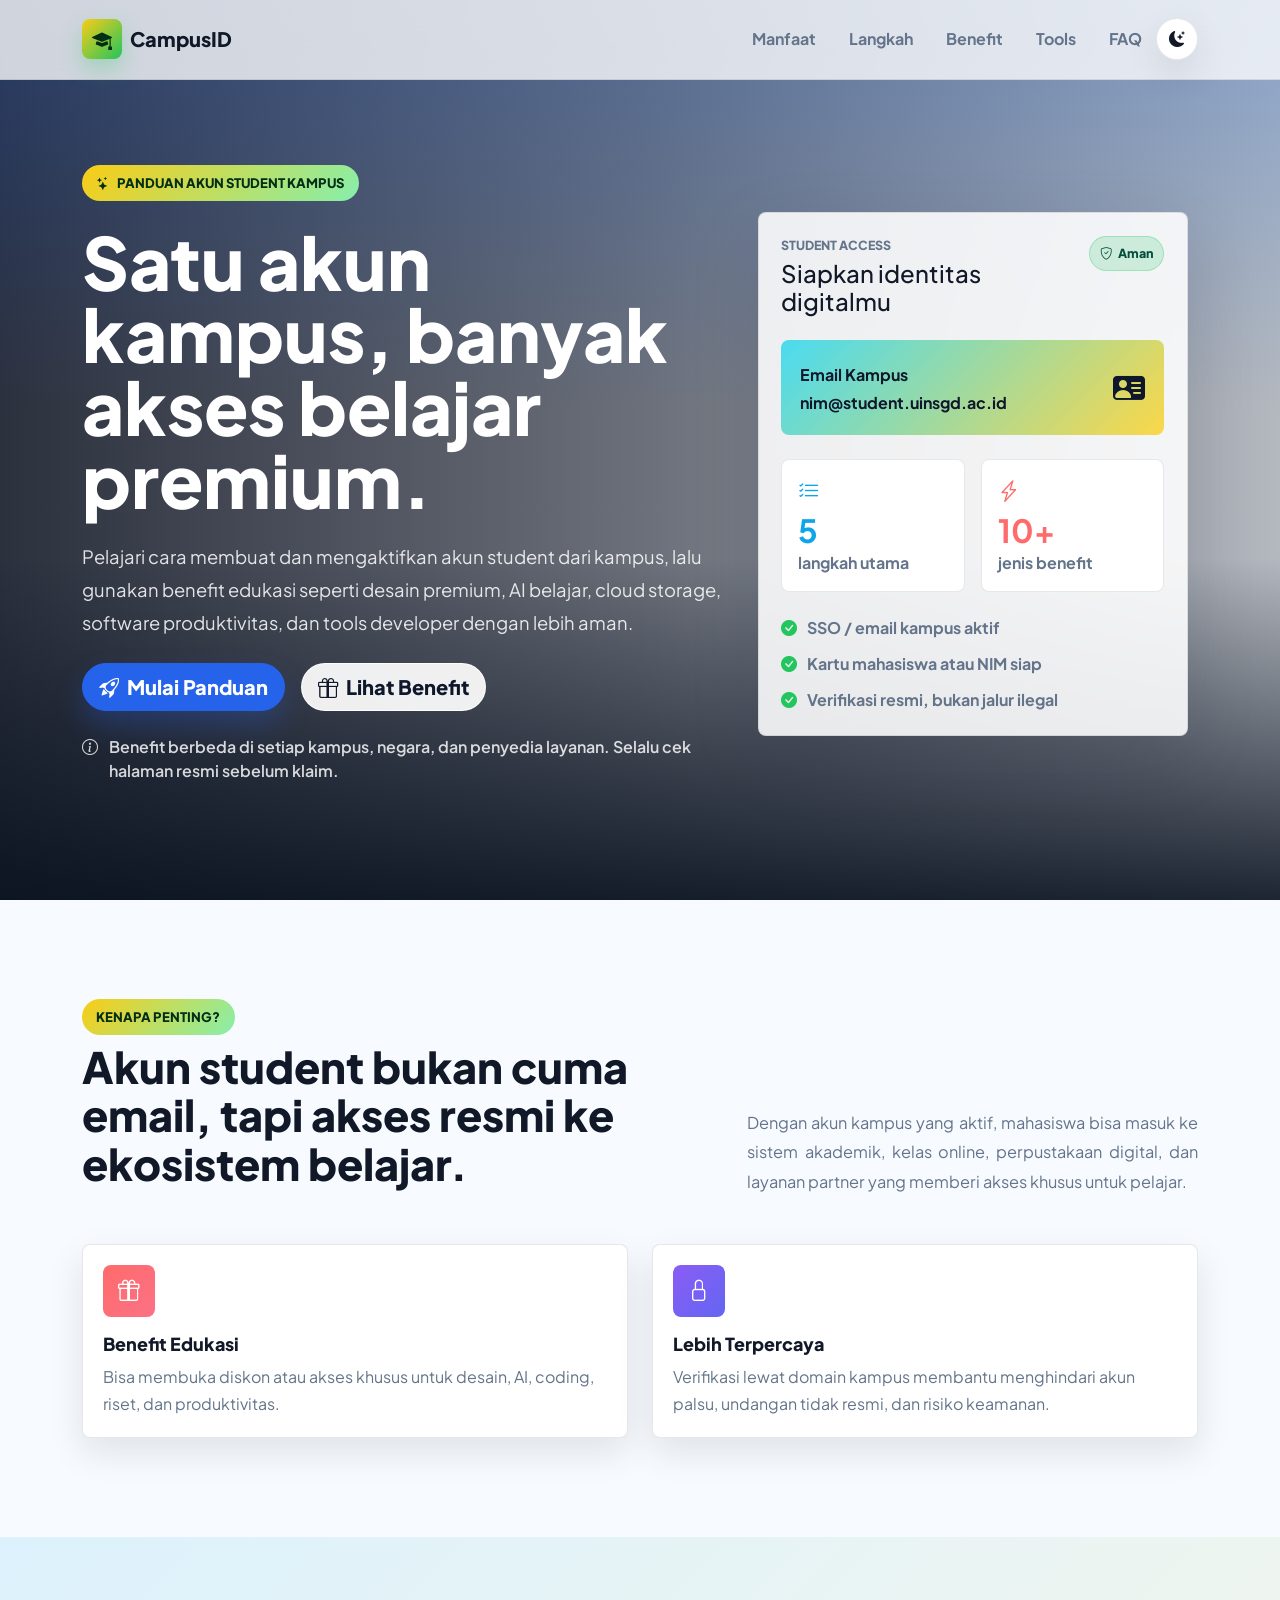
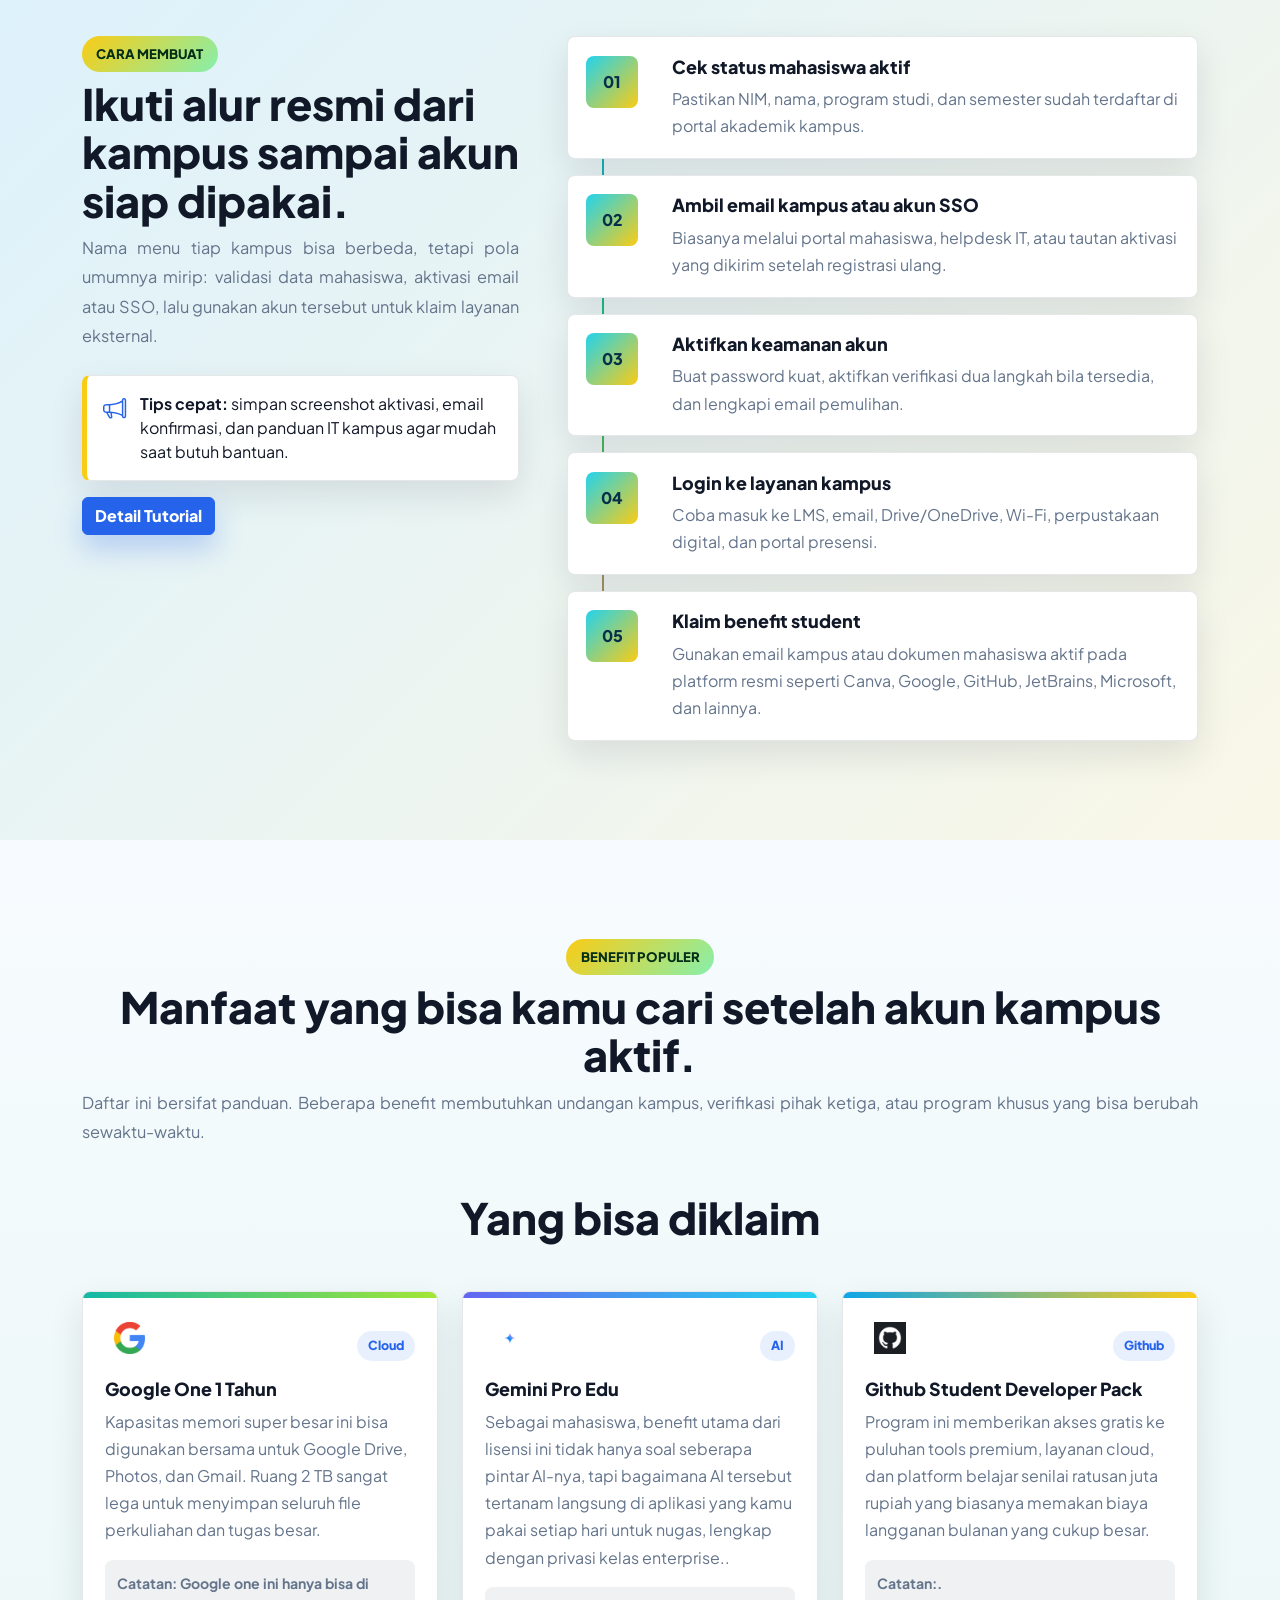
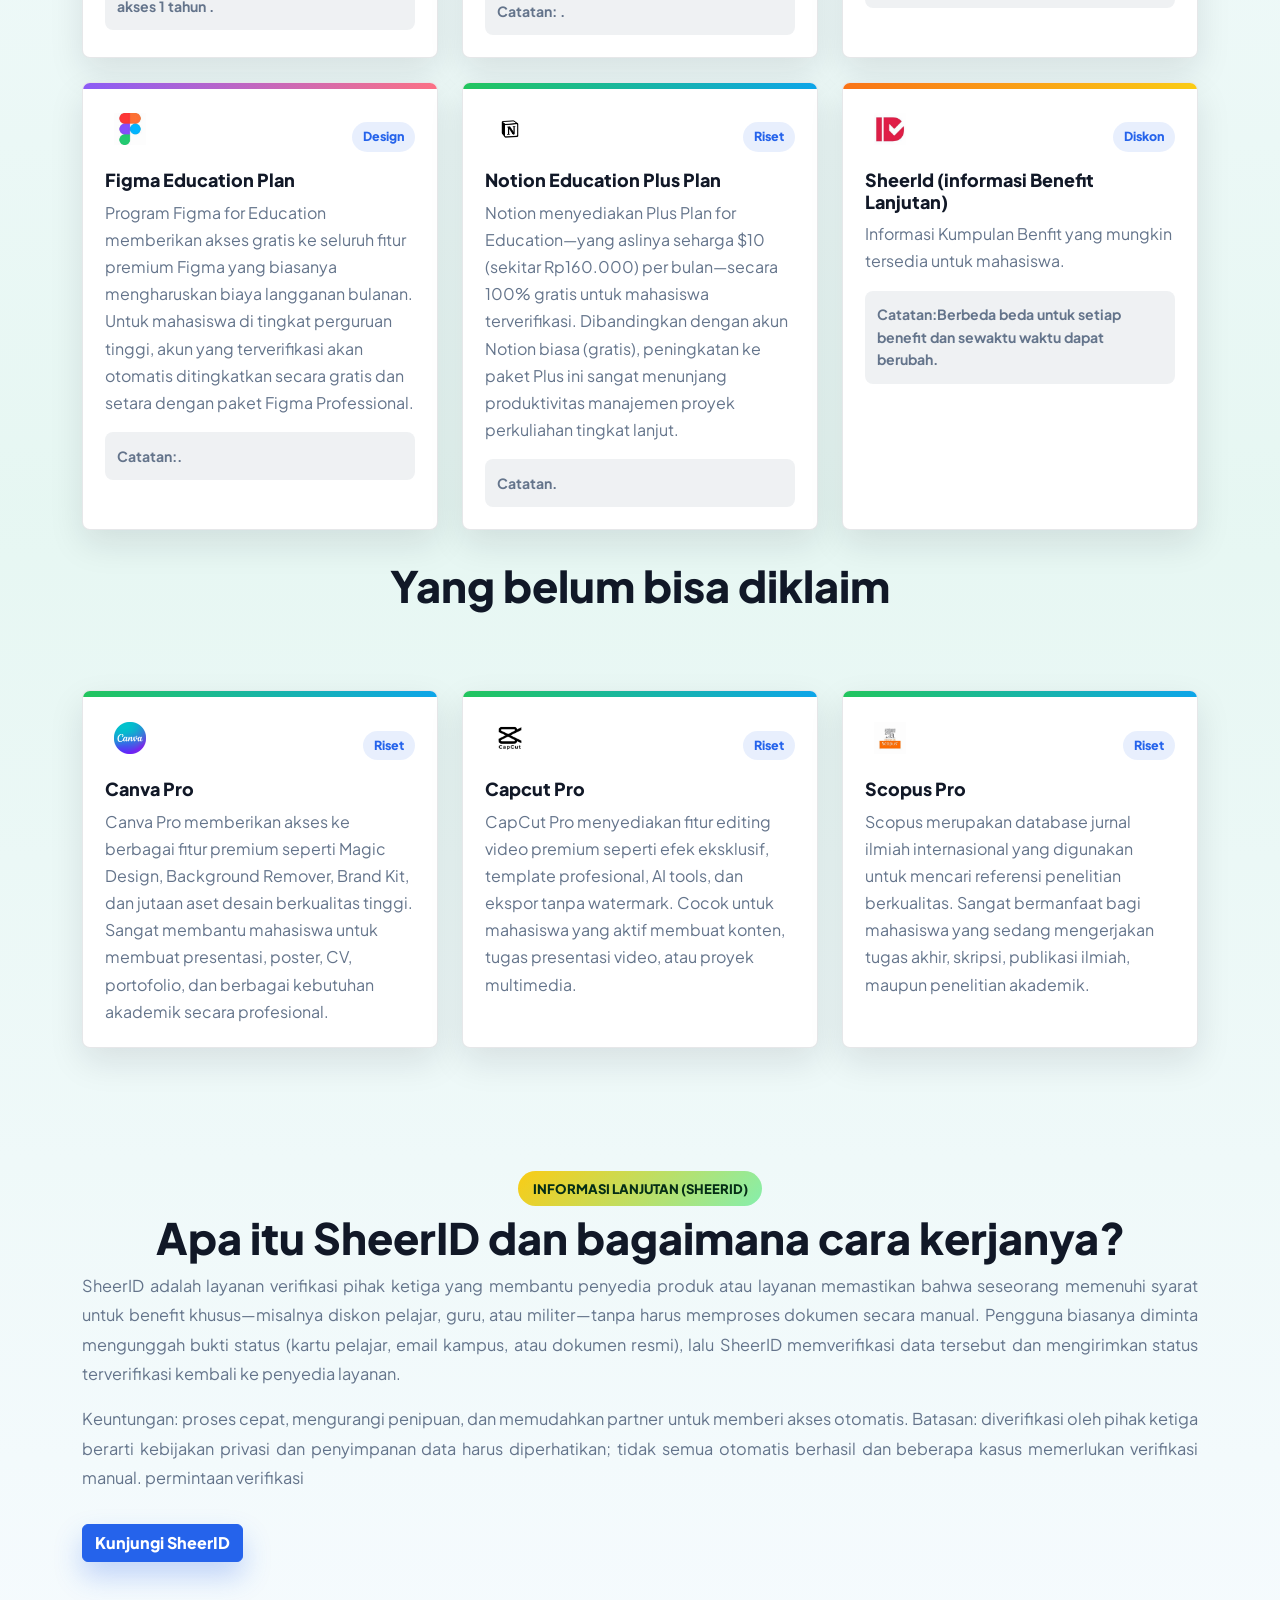
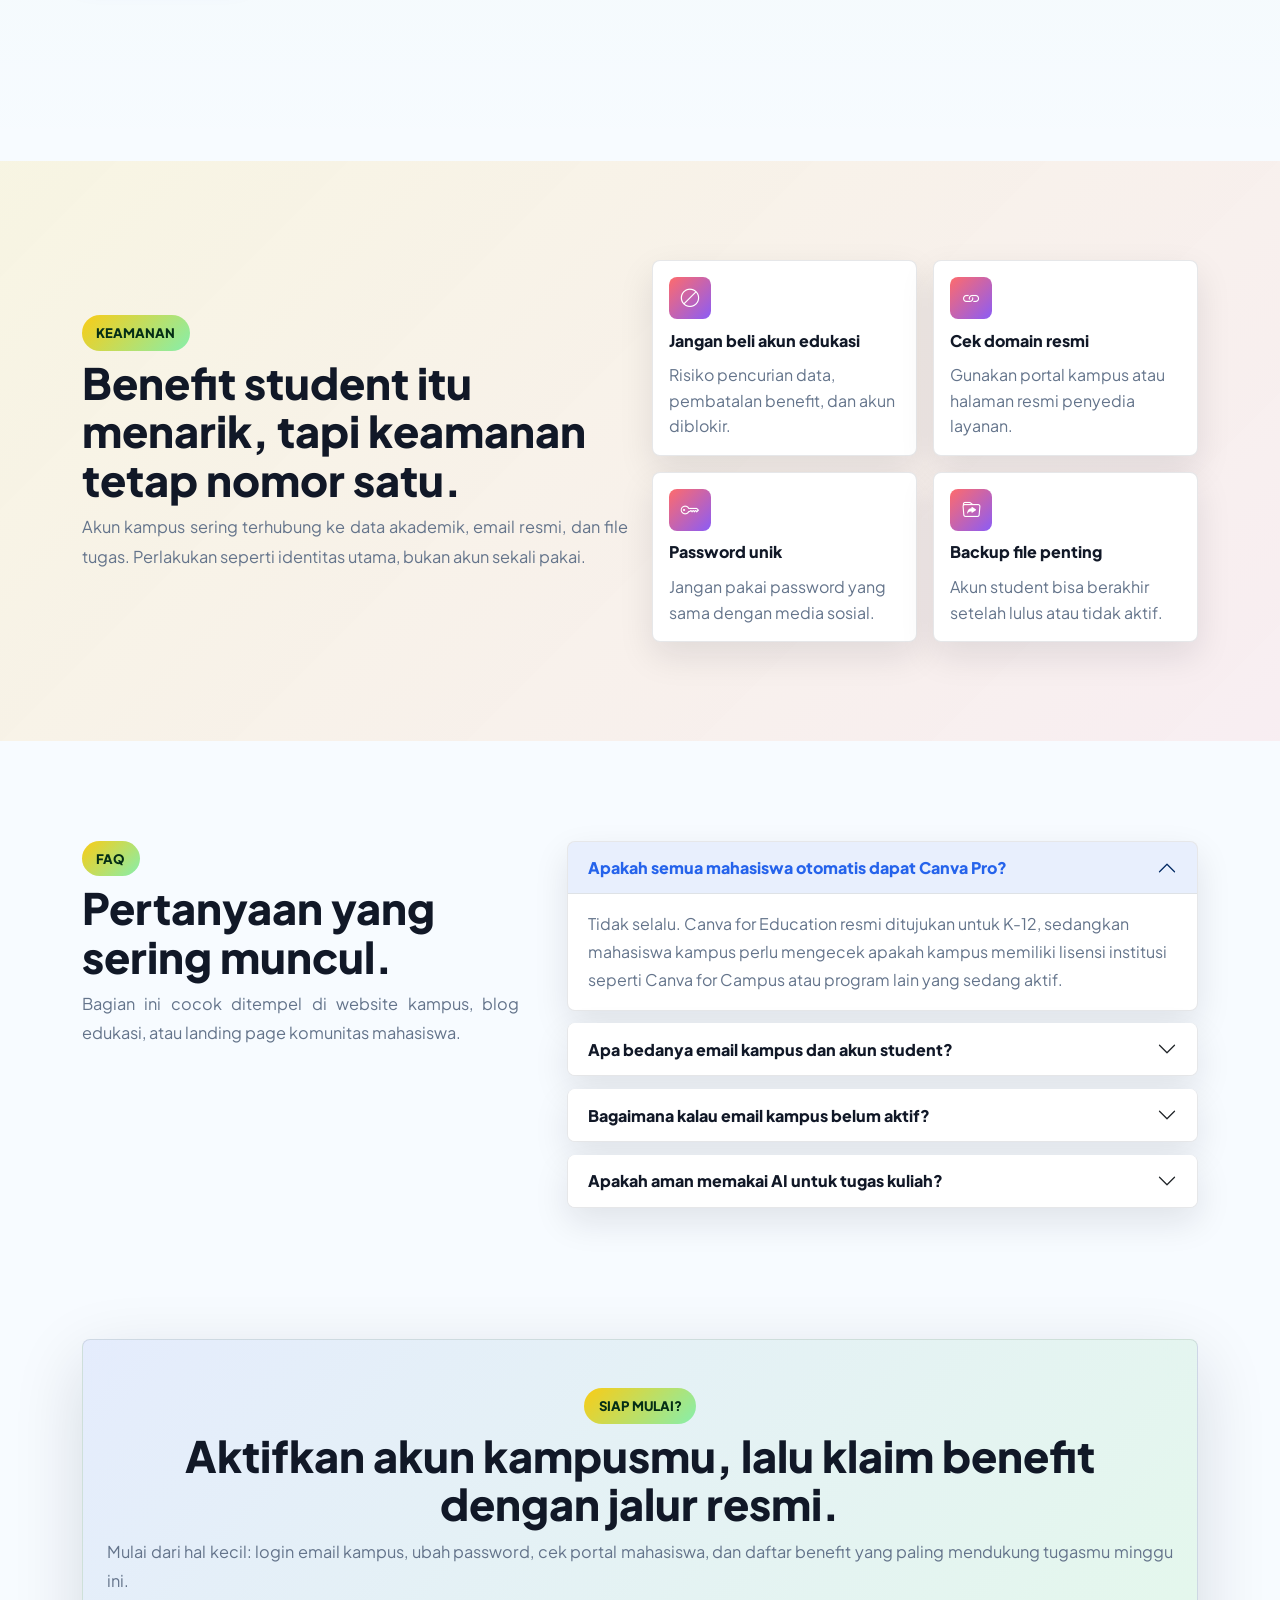
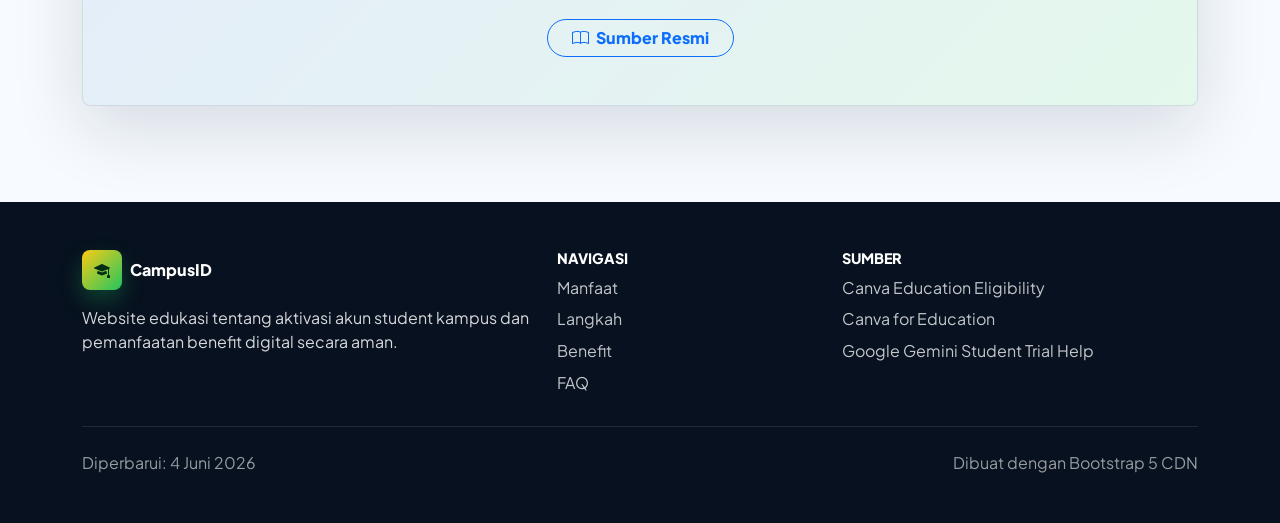
==== commit 3459149d: "Perubahan Dari Zeck sabtu" ====
--- a/index.html
+++ b/index.html
@@ -39,9 +39,6 @@
             <li class="nav-item"><a class="nav-link" href="#benefit">Benefit</a></li>
             <li class="nav-item"><a class="nav-link" href="#tools">Tools</a></li>
             <li class="nav-item"><a class="nav-link" href="#faq">FAQ</a></li>
-            <li class="nav-item ms-lg-2">
-              <a class="btn btn-primary btn-sm rounded-pill px-3" href="#checklist"> <i class="bi bi-check2-square me-1"></i>Checklist </a>
-            </li>
           </ul>
         </div>
       </div>
@@ -129,29 +126,15 @@
             </div>
           </div>
 
-          <div class="row g-4">
-            <div class="col-md-6 col-xl-3">
-              <article class="value-card">
-                <div class="value-icon bg-sky"><i class="bi bi-person-badge"></i></div>
-                <h3>Identitas Resmi</h3>
-                <p>Dipakai untuk login SSO, LMS, Wi-Fi kampus, portal akademik, dan verifikasi layanan pelajar.</p>
-              </article>
-            </div>
-            <div class="col-md-6 col-xl-3">
-              <article class="value-card">
-                <div class="value-icon bg-lime"><i class="bi bi-cloud-arrow-up"></i></div>
-                <h3>Kolaborasi Mudah</h3>
-                <p>Akses ruang kerja tim, penyimpanan cloud, dokumen bersama, dan grup kelas lebih rapi.</p>
-              </article>
-            </div>
-            <div class="col-md-6 col-xl-3">
+          <div class="row ">
+            <div class="col-md-6">
               <article class="value-card">
                 <div class="value-icon bg-coral"><i class="bi bi-gift"></i></div>
                 <h3>Benefit Edukasi</h3>
                 <p>Bisa membuka diskon atau akses khusus untuk desain, AI, coding, riset, dan produktivitas.</p>
               </article>
             </div>
-            <div class="col-md-6 col-xl-3">
+            <div class="col-md-6">
               <article class="value-card">
                 <div class="value-icon bg-violet"><i class="bi bi-lock"></i></div>
                 <h3>Lebih Terpercaya</h3>
@@ -511,7 +494,6 @@
             <h2 class="section-title mt-2 mx-auto">Aktifkan akun kampusmu, lalu klaim benefit dengan jalur resmi.</h2>
             <p class="section-copy mx-auto">Mulai dari hal kecil: login email kampus, ubah password, cek portal mahasiswa, dan daftar benefit yang paling mendukung tugasmu minggu ini.</p>
             <div class="d-flex flex-wrap justify-content-center gap-3 mt-4">
-              <a href="#checklist" class="btn btn-primary rounded-pill px-4"> <i class="bi bi-check-circle me-2"></i>Buka Checklist </a>
               <button class="btn btn-outline-primary rounded-pill px-4" data-bs-toggle="modal" data-bs-target="#sourceModal"><i class="bi bi-book me-2"></i>Sumber Resmi</button>
             </div>
           </div>
@@ -541,7 +523,6 @@
             <a href="https://www.canva.com/education/eligibility-guidelines/" target="_blank" rel="noopener">Canva Education Eligibility</a>
             <a href="https://www.canva.com/education/" target="_blank" rel="noopener">Canva for Education</a>
             <a href="https://support.google.com/gemini/answer/16417758" target="_blank" rel="noopener">Google Gemini Student Trial Help</a>
-            <a href="https://getbootstrap.com/docs/5.3/getting-started/introduction/" target="_blank" rel="noopener">Bootstrap 5.3 Docs</a>
           </div>
         </div>
         <div class="footer-bottom mt-4 pt-4 d-flex flex-wrap justify-content-between gap-2">
@@ -570,7 +551,6 @@
               </a>
               <a class="list-group-item list-group-item-action" href="https://www.canva.com/education/" target="_blank" rel="noopener"> <i class="bi bi-box-arrow-up-right"></i> Canva for Education </a>
               <a class="list-group-item list-group-item-action" href="https://support.google.com/gemini/answer/16417758" target="_blank" rel="noopener"> <i class="bi bi-box-arrow-up-right"></i> Google Gemini Student Trial Help </a>
-              <a class="list-group-item list-group-item-action" href="https://getbootstrap.com/docs/5.3/getting-started/introduction/" target="_blank" rel="noopener"> <i class="bi bi-box-arrow-up-right"></i> Bootstrap 5.3 Introduction </a>
             </div>
           </div>
           <div class="modal-footer">
--- a/style.css
+++ b/style.css
@@ -593,6 +593,7 @@
     align-items:center;
     justify-content:center;
     overflow:hidden;
+    margin-bottom: 15px;
 }
 
 .benefit-icon img{
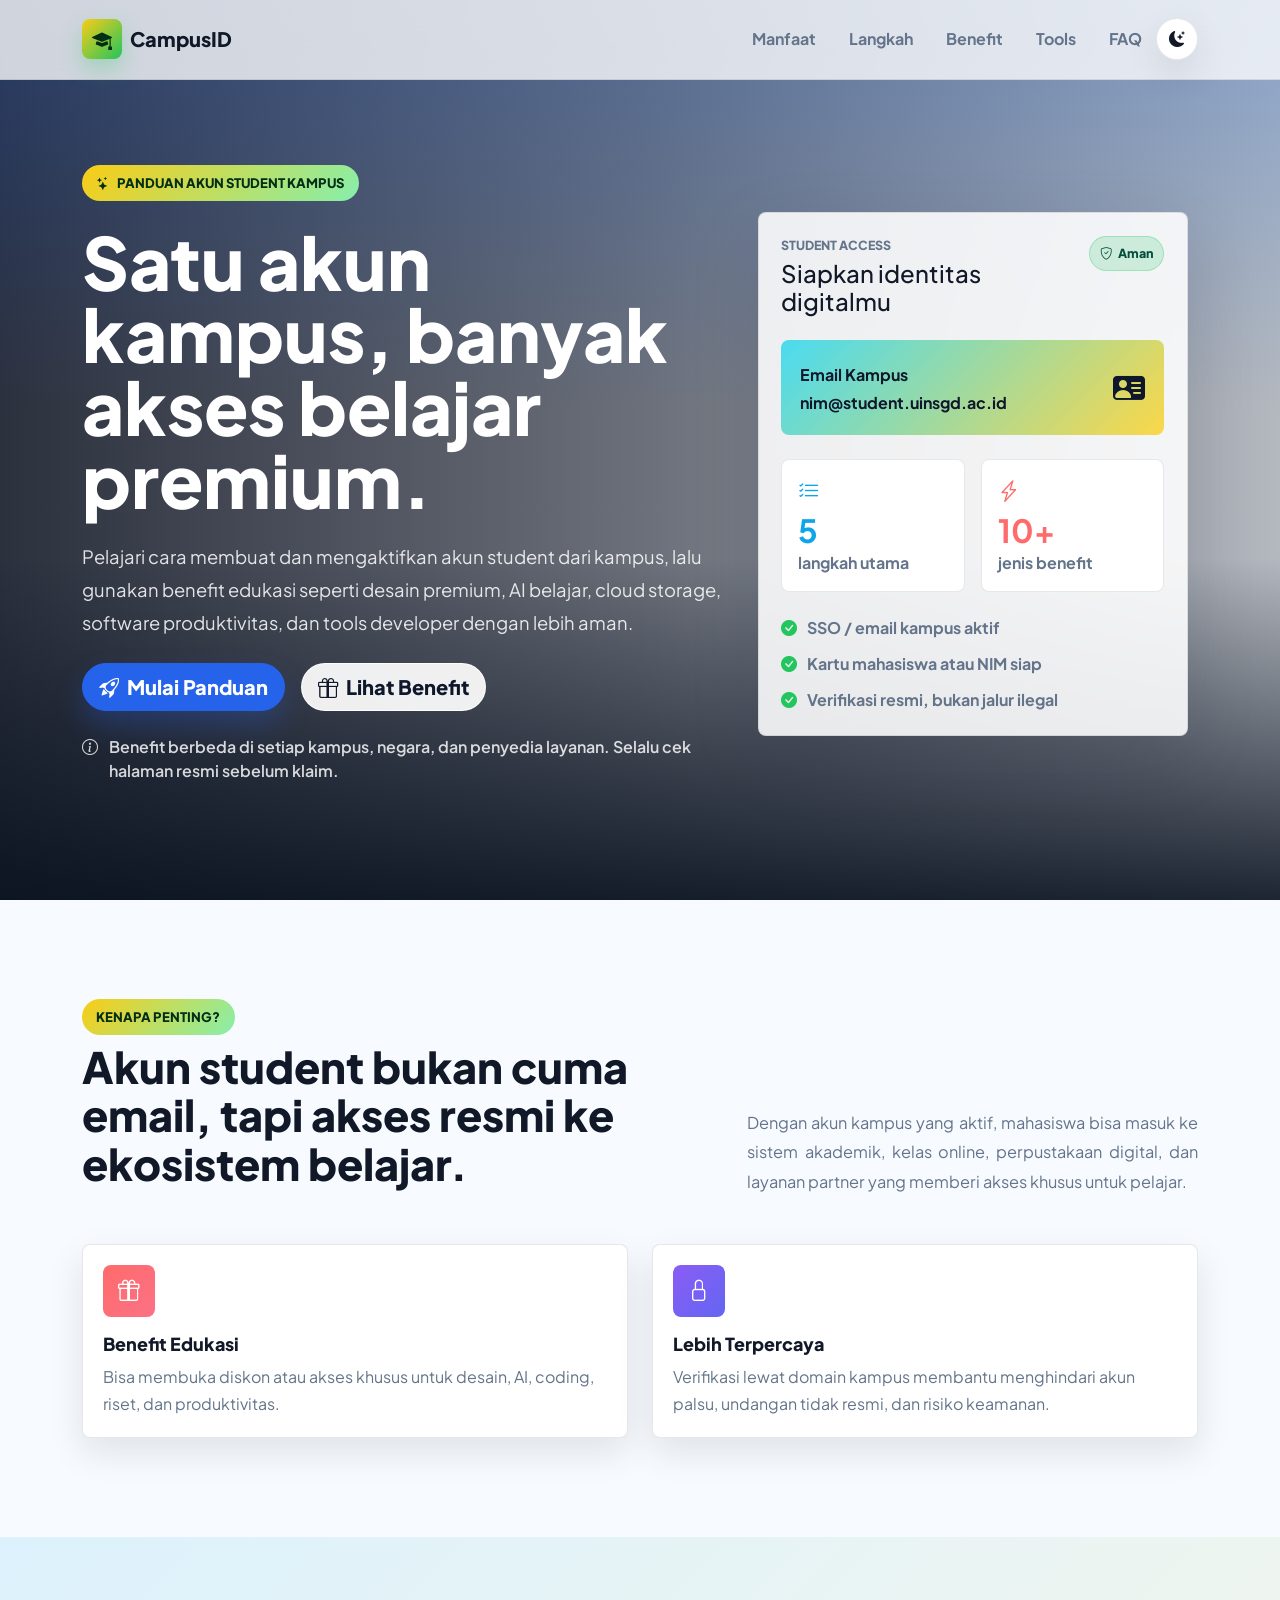
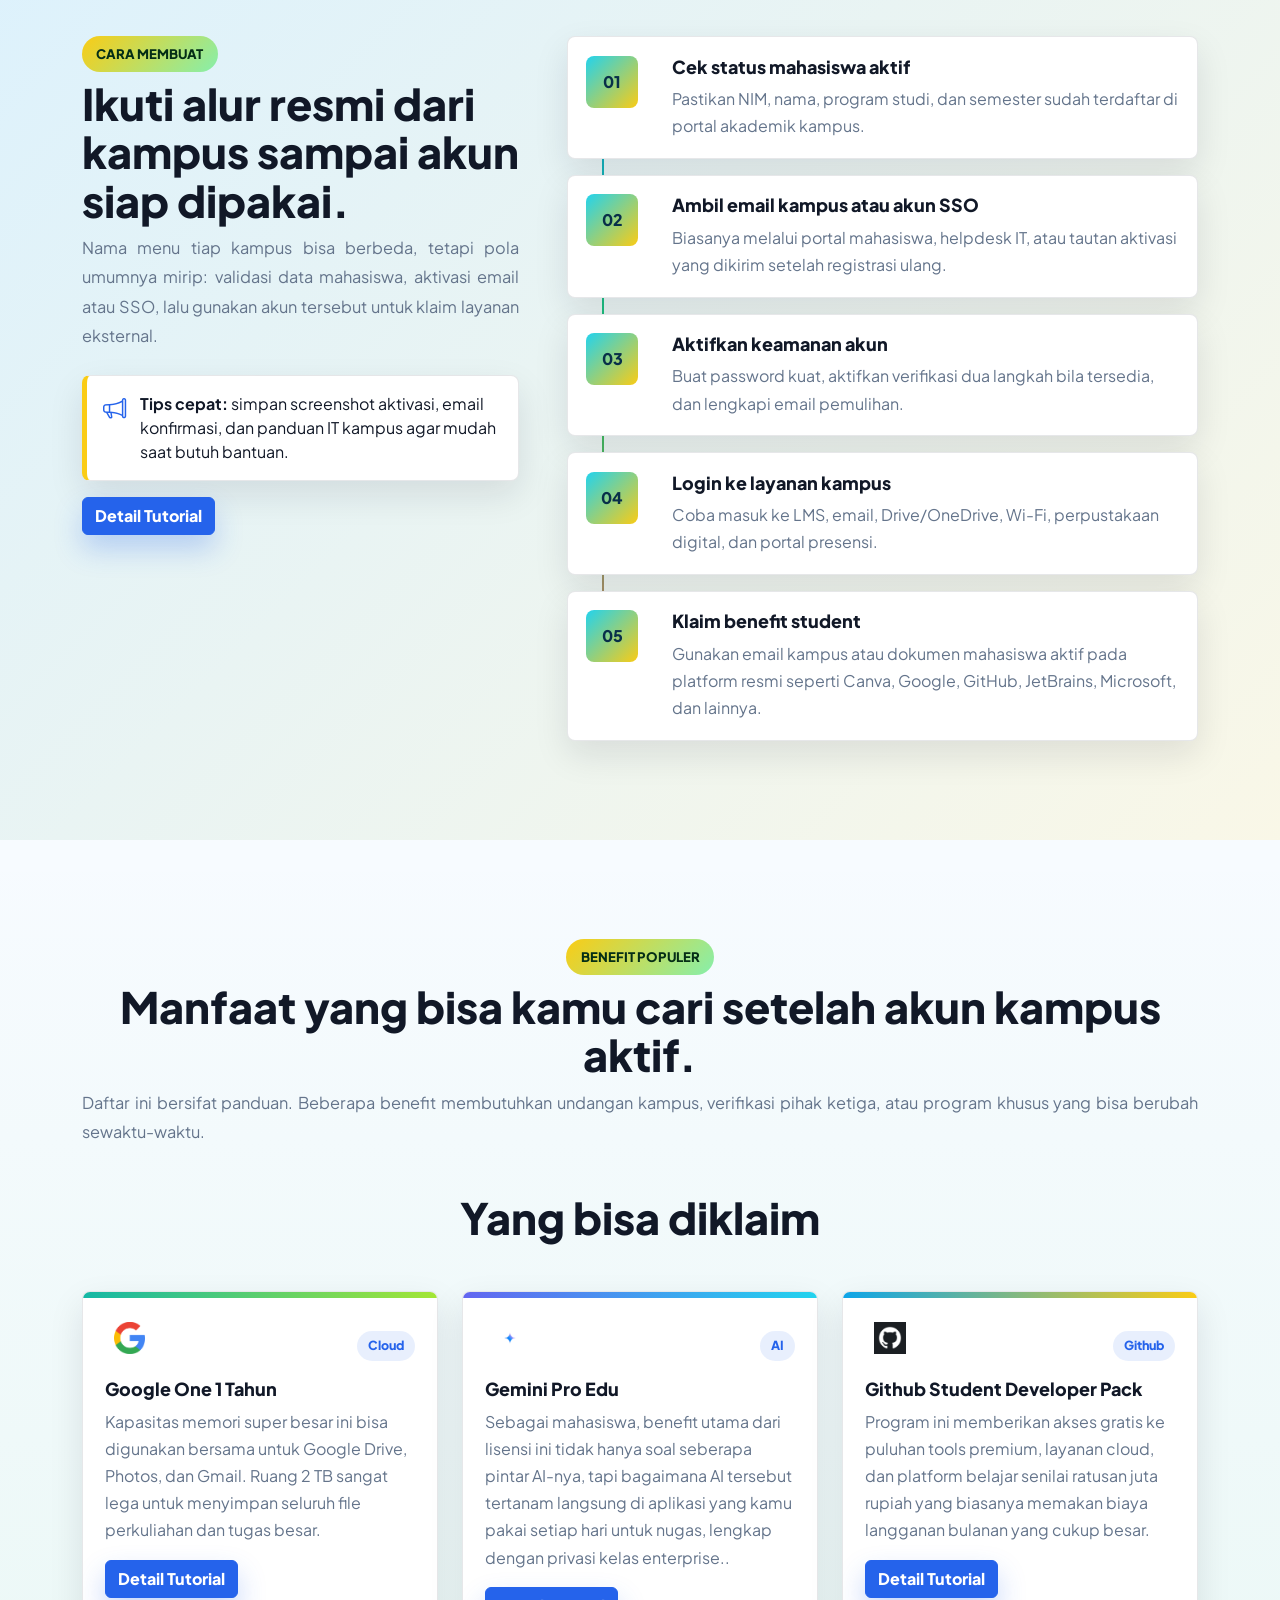
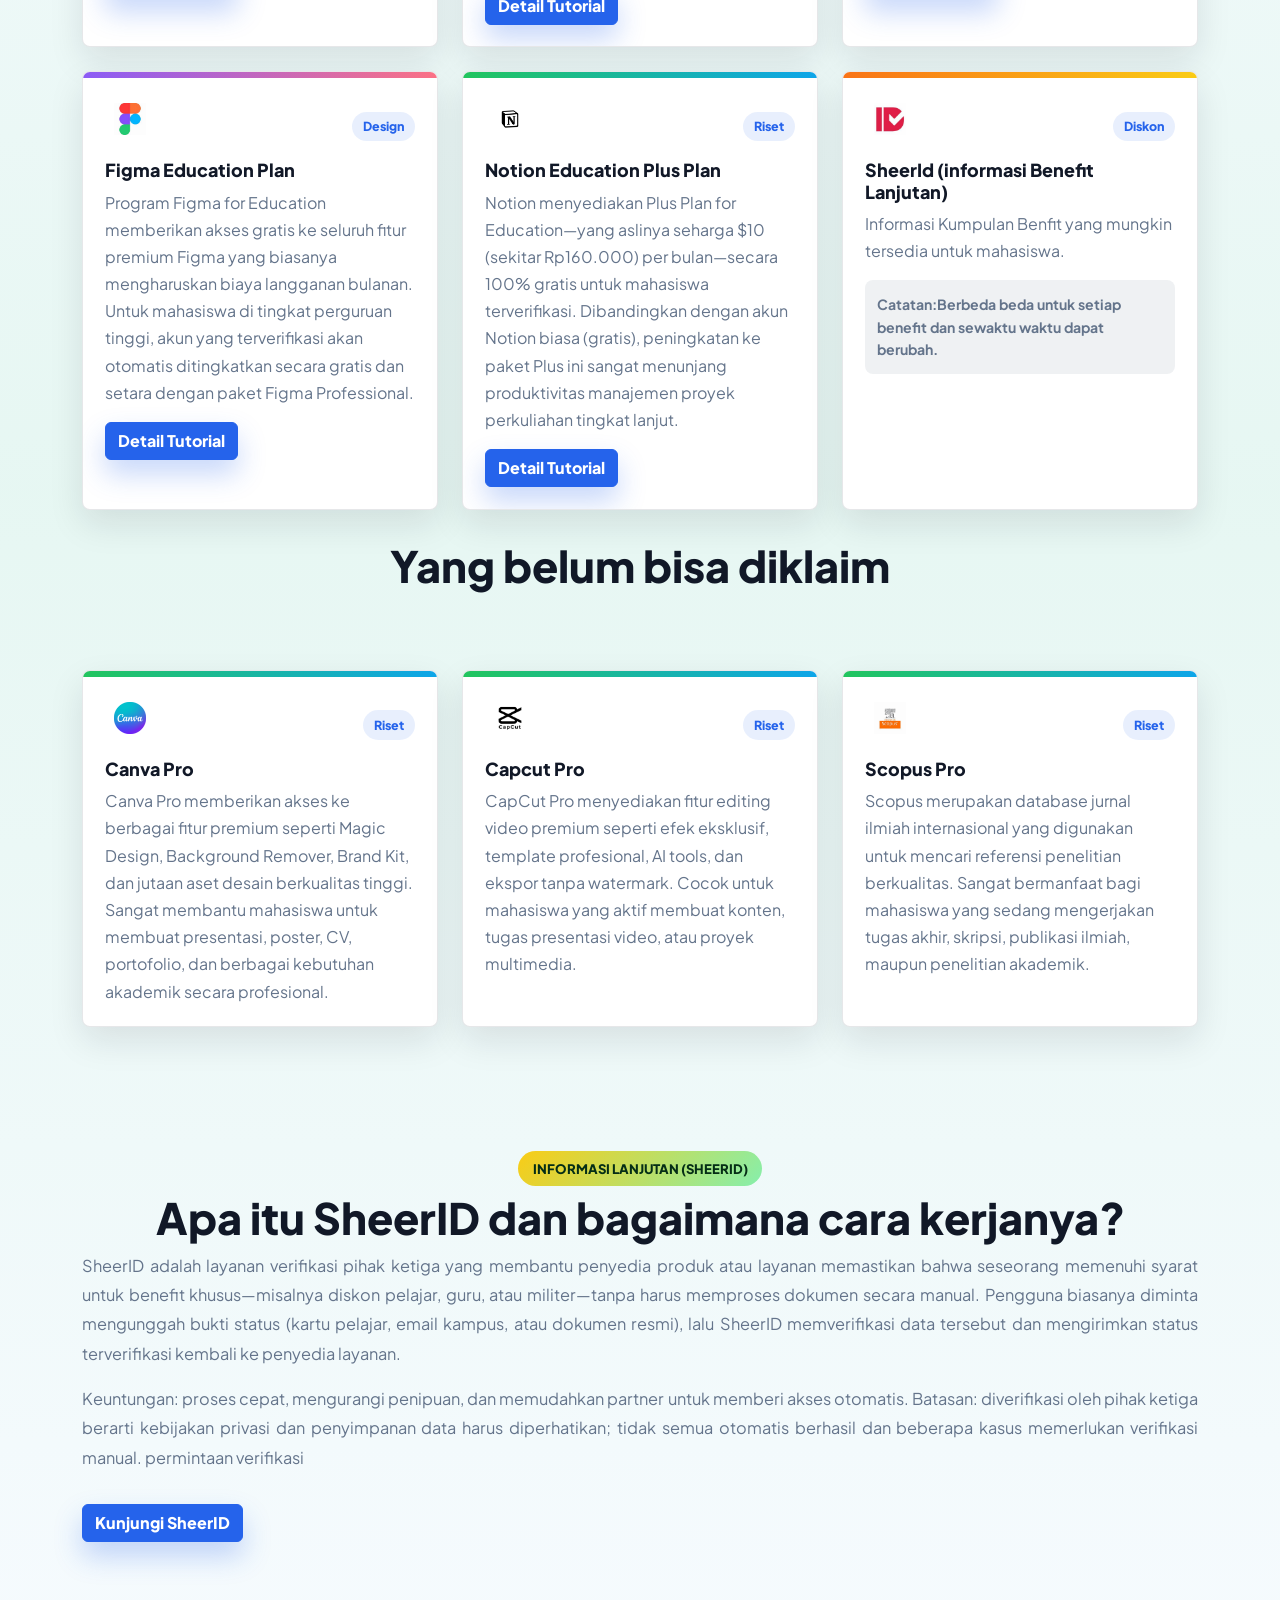
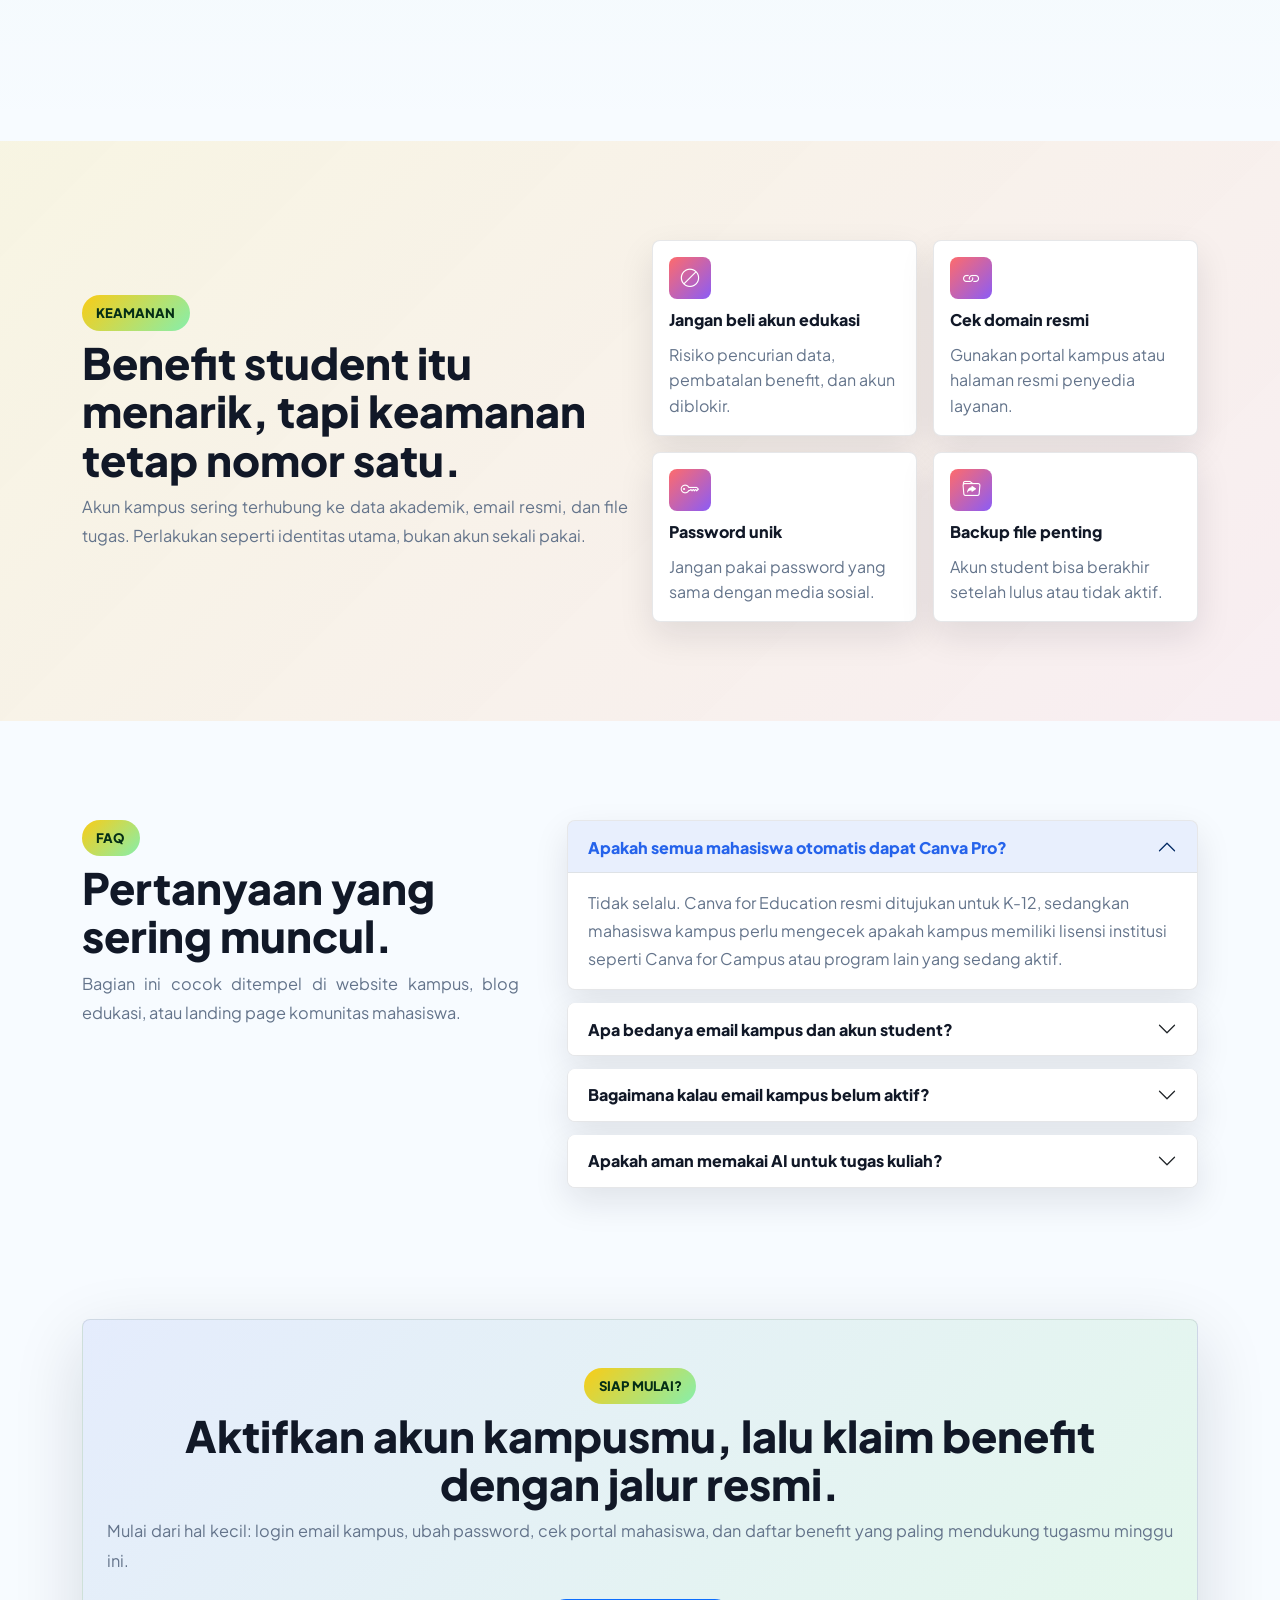
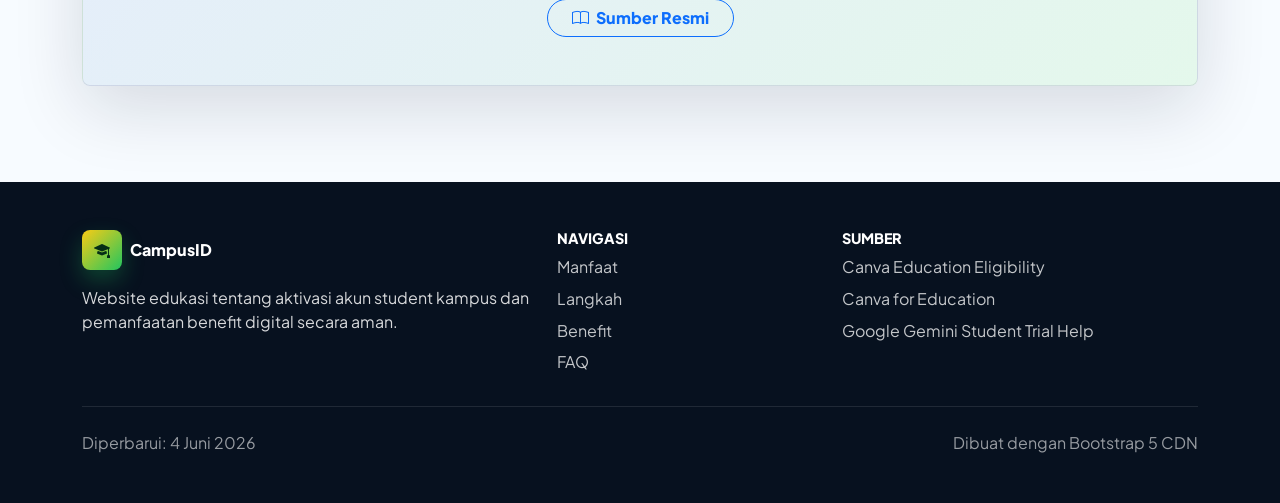
==== commit d0ae6d50: "Membuat page untuk lanjutan dari benefit" ====
--- a/index.html
+++ b/index.html
@@ -227,7 +227,7 @@
                 </div>
                 <h3>Google One 1 Tahun</h3>
                 <p>Kapasitas memori super besar ini bisa digunakan bersama untuk Google Drive, Photos, dan Gmail. Ruang 2 TB sangat lega untuk menyimpan seluruh file perkuliahan dan tugas besar.</p>
-                <div class="small-note">Catatan: Google one ini hanya bisa di akses 1 tahun .</div>
+                <a href="google.html" class="btn btn-primary mt-3" target="_blank" rel="noopener">Detail Tutorial</a>
               </article>
             </div>
 
@@ -244,7 +244,7 @@
                   Sebagai mahasiswa, benefit utama dari lisensi ini tidak hanya soal seberapa pintar AI-nya, tapi bagaimana AI tersebut tertanam langsung di aplikasi yang kamu pakai setiap hari untuk nugas, lengkap dengan privasi kelas
                   enterprise..
                 </p>
-                <div class="small-note">Catatan: .</div>
+                <a href="gemini.html" class="btn btn-primary mt-3" target="_blank" rel="noopener">Detail Tutorial</a>
               </article>
             </div>
 
@@ -258,7 +258,7 @@
                 </div>
                 <h3>Github Student Developer Pack</h3>
                 <p>Program ini memberikan akses gratis ke puluhan tools premium, layanan cloud, dan platform belajar senilai ratusan juta rupiah yang biasanya memakan biaya langganan bulanan yang cukup besar.</p>
-                <div class="small-note">Catatan:.</div>
+                <a href="github.html" class="btn btn-primary mt-3" target="_blank" rel="noopener">Detail Tutorial</a>
               </article>
             </div>
 
@@ -275,7 +275,7 @@
                   Program Figma for Education memberikan akses gratis ke seluruh fitur premium Figma yang biasanya mengharuskan biaya langganan bulanan. Untuk mahasiswa di tingkat perguruan tinggi, akun yang terverifikasi akan otomatis
                   ditingkatkan secara gratis dan setara dengan paket Figma Professional.
                 </p>
-                <div class="small-note">Catatan:.</div>
+                <a href="figma.html" class="btn btn-primary mt-3" target="_blank" rel="noopener">Detail Tutorial</a>
               </article>
             </div>
 
@@ -292,7 +292,7 @@
                   Notion menyediakan Plus Plan for Education—yang aslinya seharga $10 (sekitar Rp160.000) per bulan—secara 100% gratis untuk mahasiswa terverifikasi. Dibandingkan dengan akun Notion biasa (gratis), peningkatan ke paket Plus
                   ini sangat menunjang produktivitas manajemen proyek perkuliahan tingkat lanjut.
                 </p>
-                <div class="small-note">Catatan.</div>
+                <a href="notion.html" class="btn btn-primary mt-3" target="_blank" rel="noopener">Detail Tutorial</a>
               </article>
             </div>
 
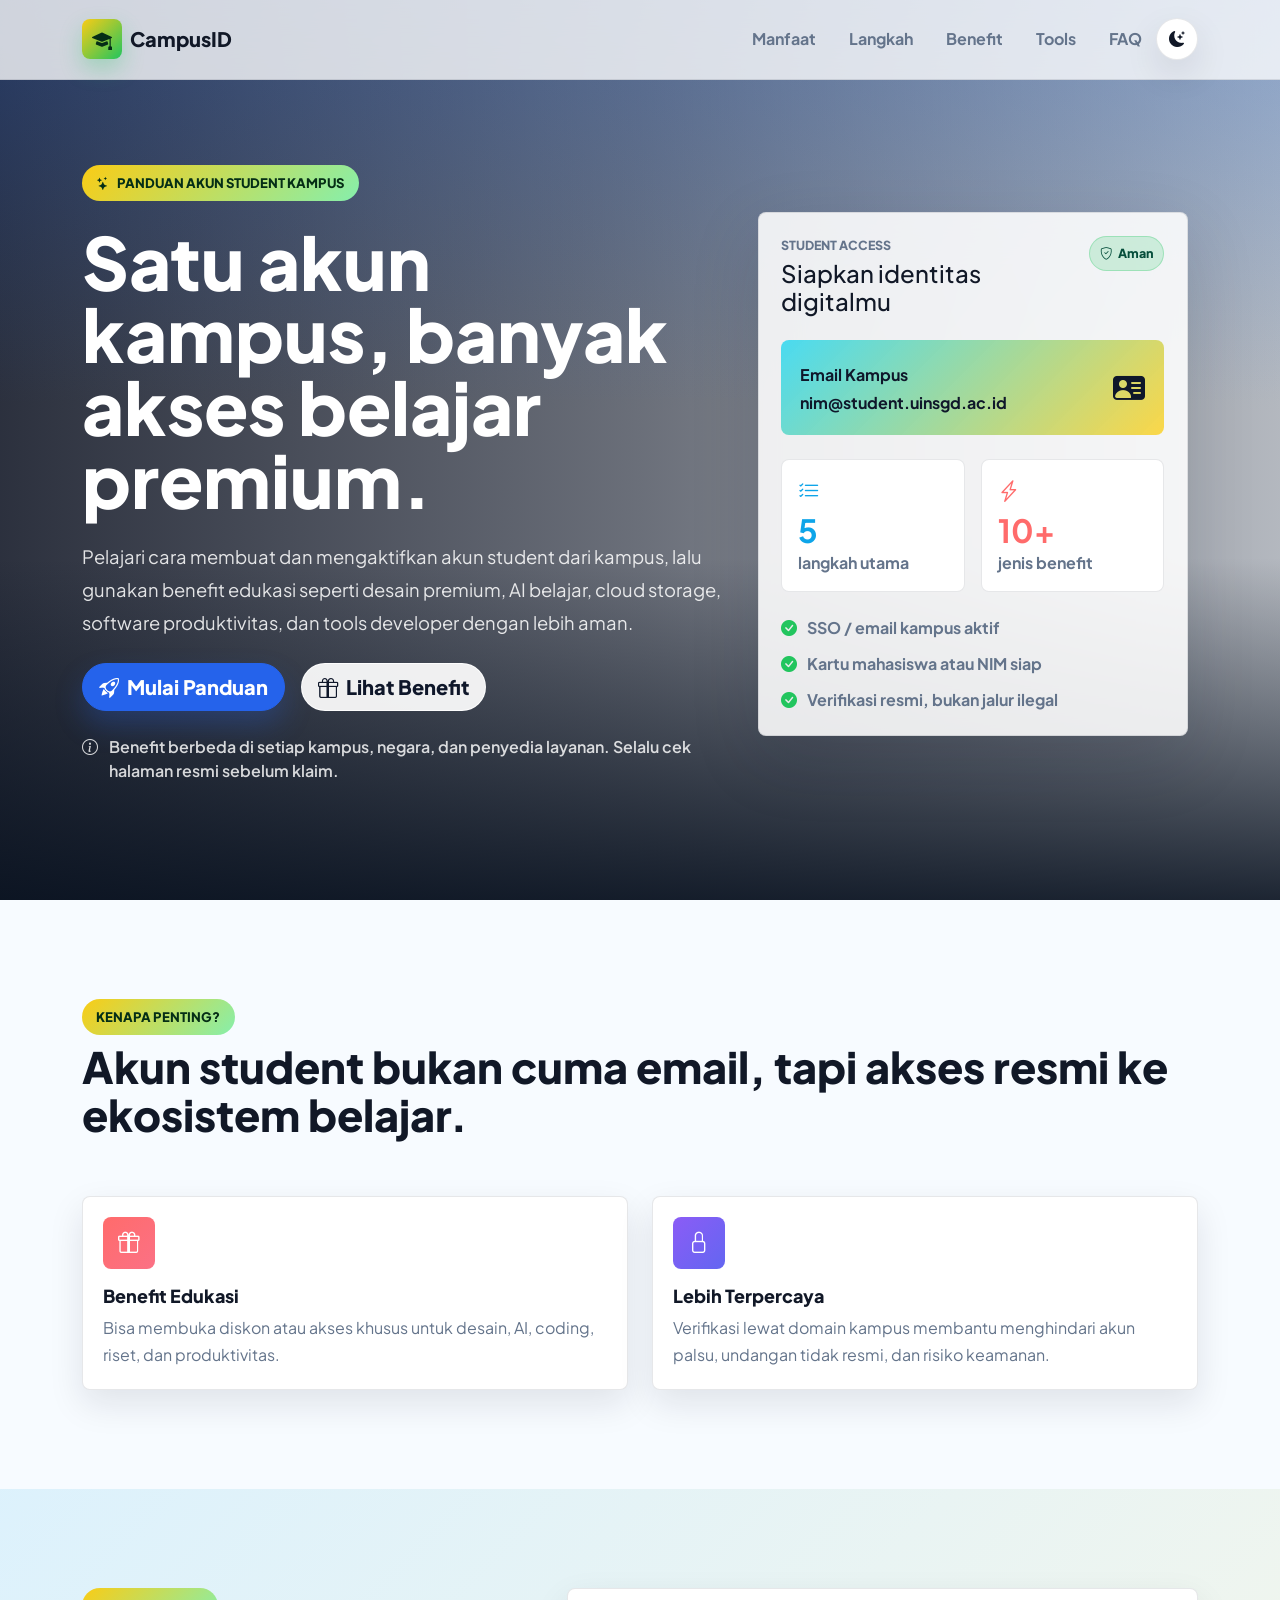
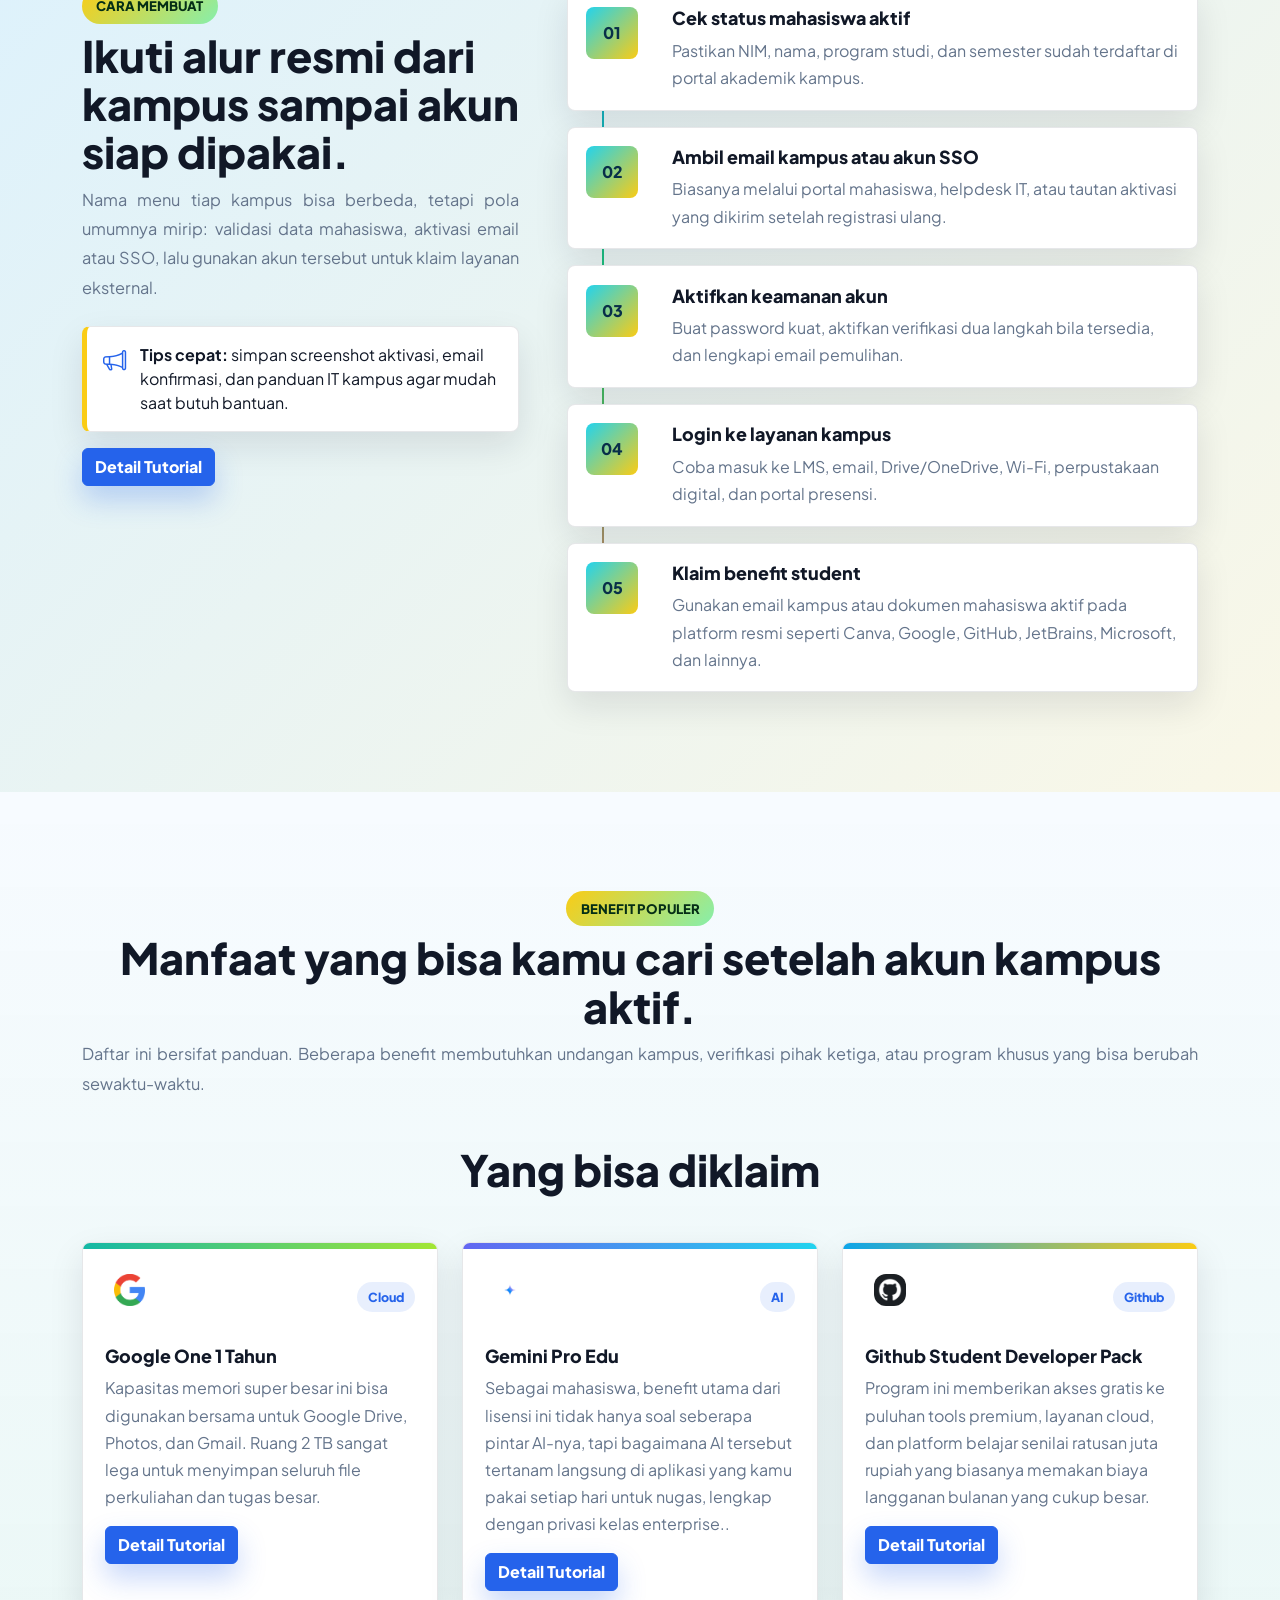
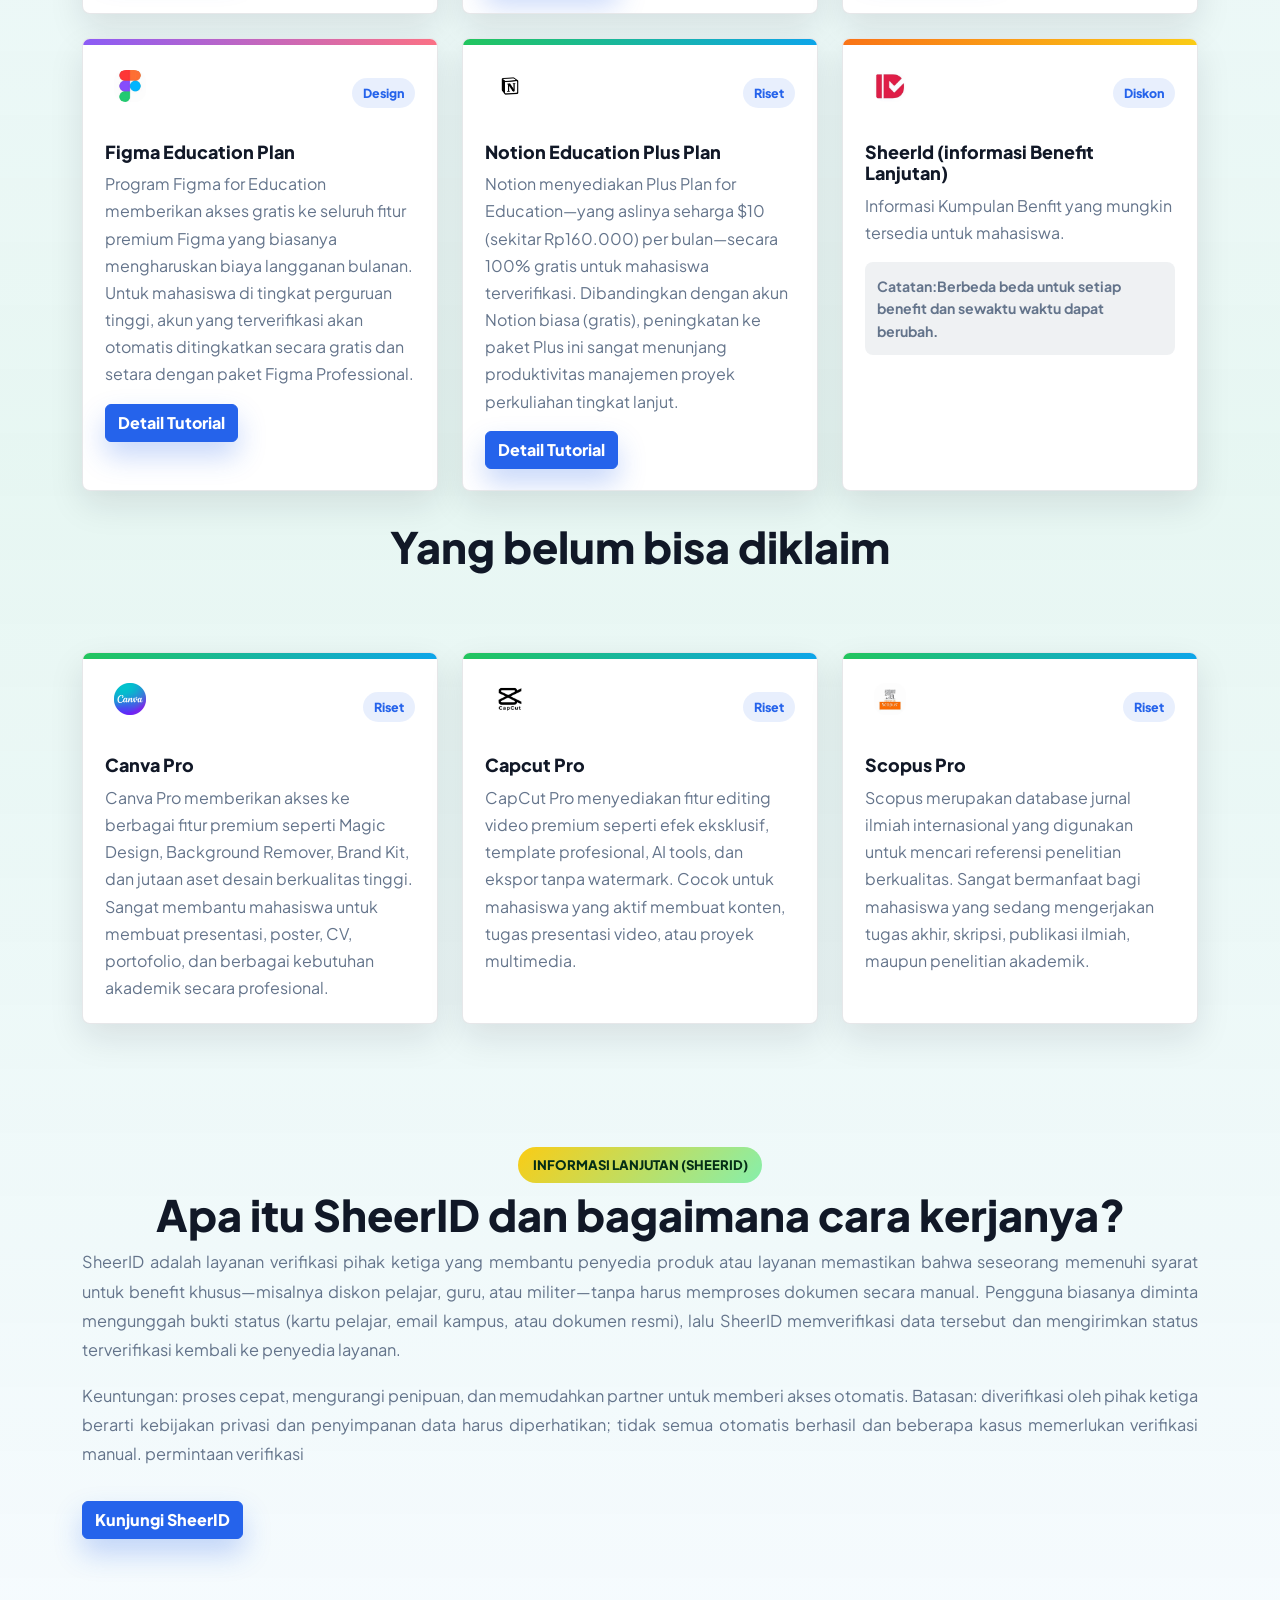
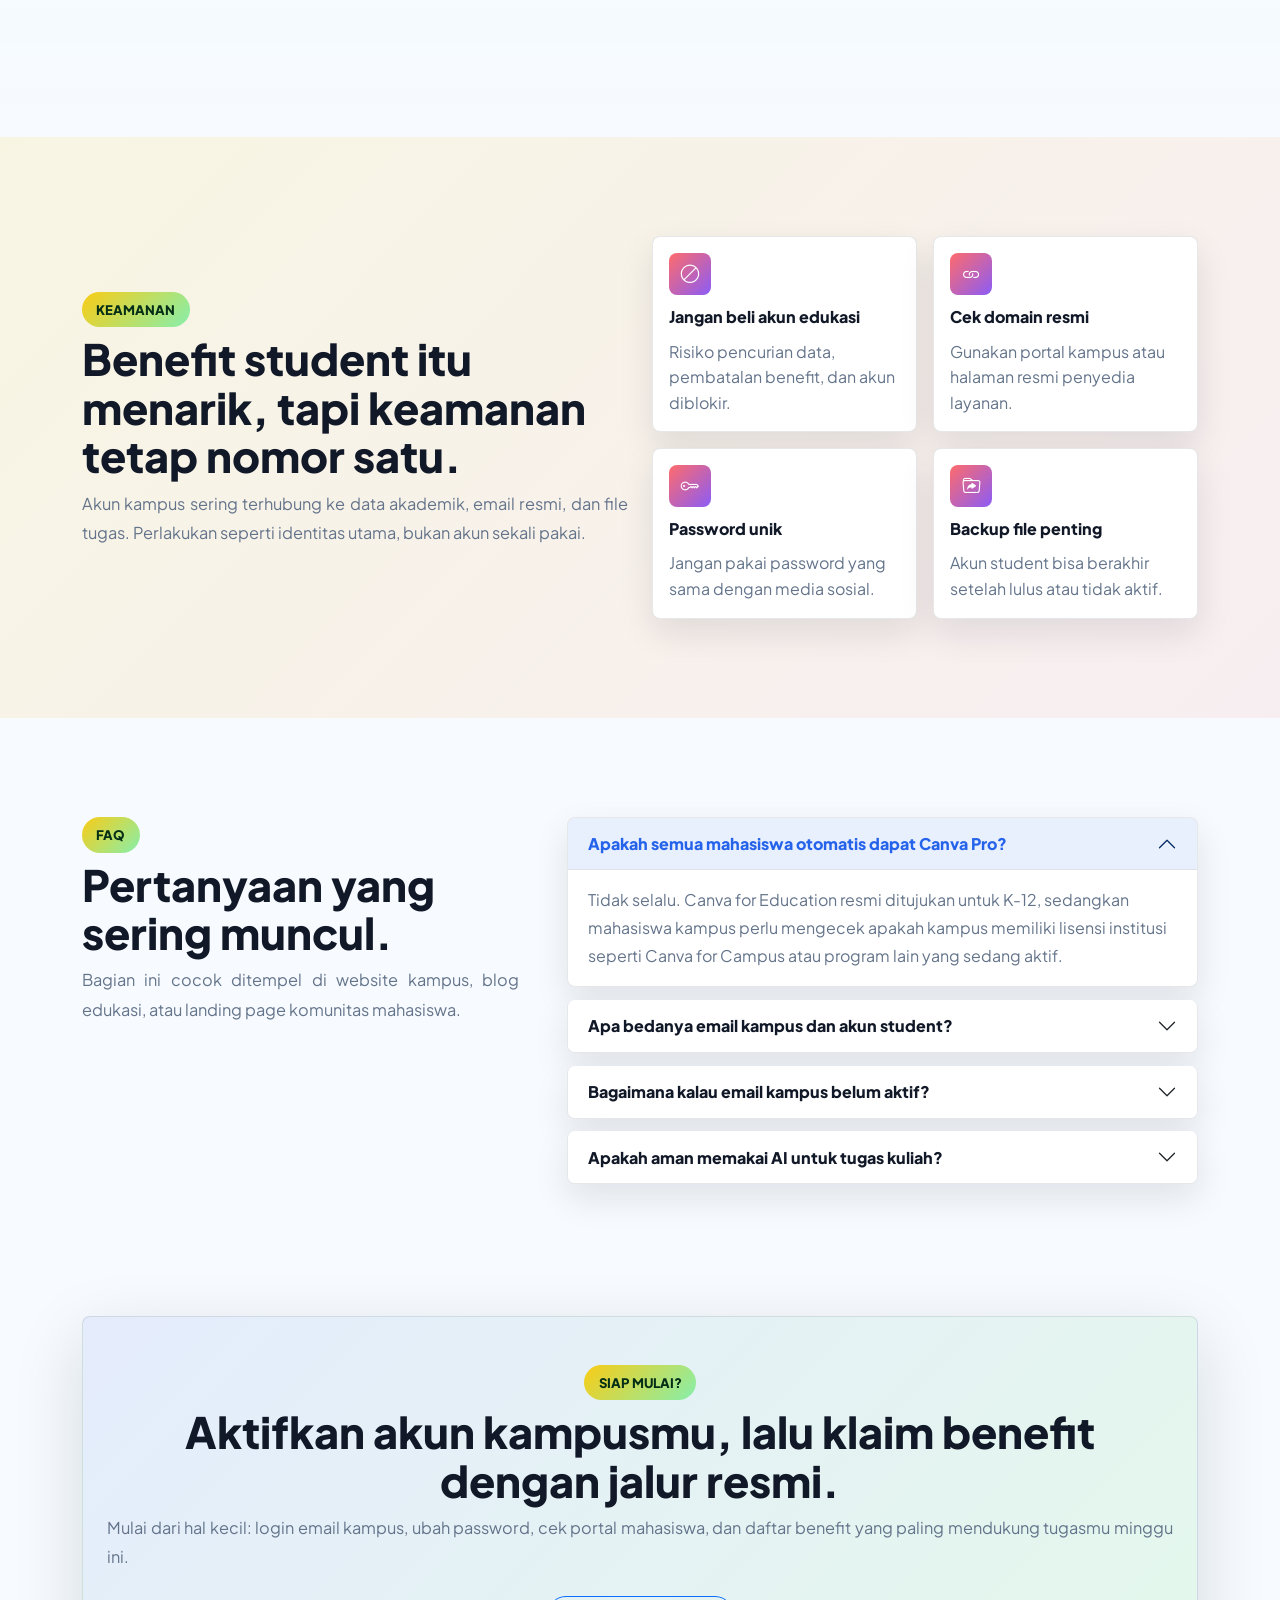
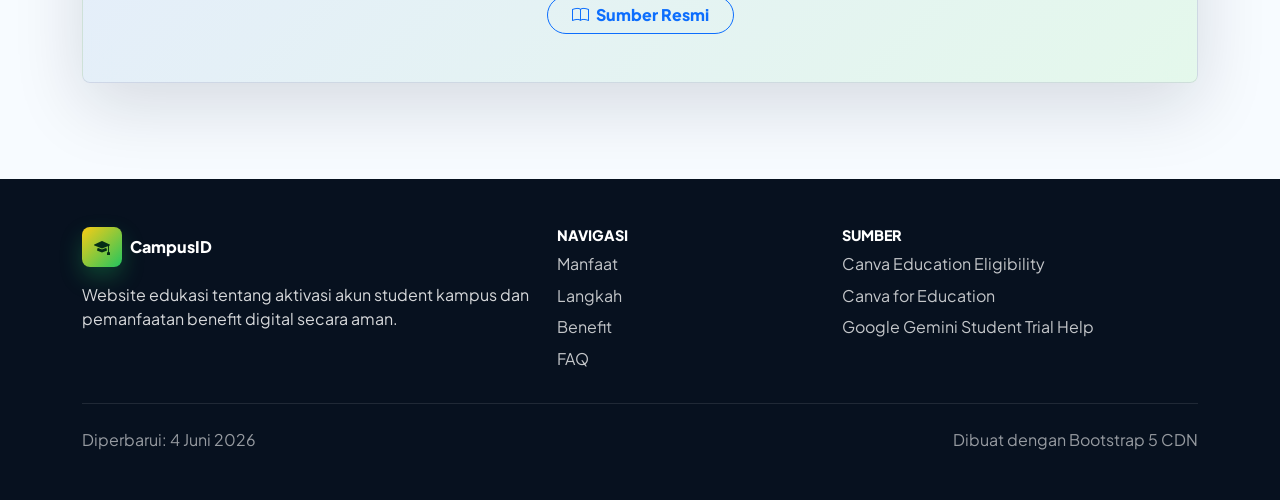
==== commit e5ec11f9: "Nambahin tutorial" ====
--- a/index.html
+++ b/index.html
@@ -117,12 +117,9 @@
       <section id="manfaat" class="section-pad">
         <div class="container">
           <div class="row align-items-end g-4 mb-5">
-            <div class="col-lg-7">
+            <div class="col">
               <span class="section-kicker">Kenapa penting?</span>
               <h2 class="section-title mt-2">Akun student bukan cuma email, tapi akses resmi ke ekosistem belajar.</h2>
-            </div>
-            <div class="col-lg-5">
-              <p class="section-copy mb-0">Dengan akun kampus yang aktif, mahasiswa bisa masuk ke sistem akademik, kelas online, perpustakaan digital, dan layanan partner yang memberi akses khusus untuk pelajar.</p>
             </div>
           </div>
 
--- a/style.css
+++ b/style.css
@@ -578,28 +578,51 @@
 
 
 
-.benefit-top{
-    display:flex;
-    justify-content:space-between;
-    align-items:center;
-}
-
-.benefit-icon{
-    width:50px;
-    height:50px;
-    background:#fff;
-    border-radius:10px;
-    display:flex;
-    align-items:center;
-    justify-content:center;
-    overflow:hidden;
-    margin-bottom: 15px;
-}
-
-.benefit-icon img{
-    width:32px;
-    height:32px;
-    object-fit:contain;
+.benefit-top {
+  display: flex;
+  justify-content: space-between;
+  align-items: center;
+}
+
+.benefit-top img {
+    width: 100%;
+    max-width: 1100px;
+    height: auto;
+    margin: 0 auto;
+    display: block;
+    border-radius: 12px;
+}
+
+.benefit-icon {
+  width: 50px;
+  height: 50px;
+  background: #fff;
+  border-radius: 10px;
+  display: flex;
+  align-items: center;
+  justify-content: center;
+  overflow: hidden;
+  margin-bottom: 15px;
+}
+
+.benefit-icon img {
+  width: 32px;
+  height: 32px;
+  object-fit: contain;
+}
+
+.tutorial-step {
+  margin-bottom: 40px;
+}
+
+.benefit-top {
+  margin-bottom: 15px;
+}
+
+.small-note {
+  margin-top: 10px;
+  line-height: 1.7;
+  text-align: left;
 }
 
 .tag {
@@ -894,4 +917,4 @@
     width: 100%;
     justify-content: center;
   }
-}
+}
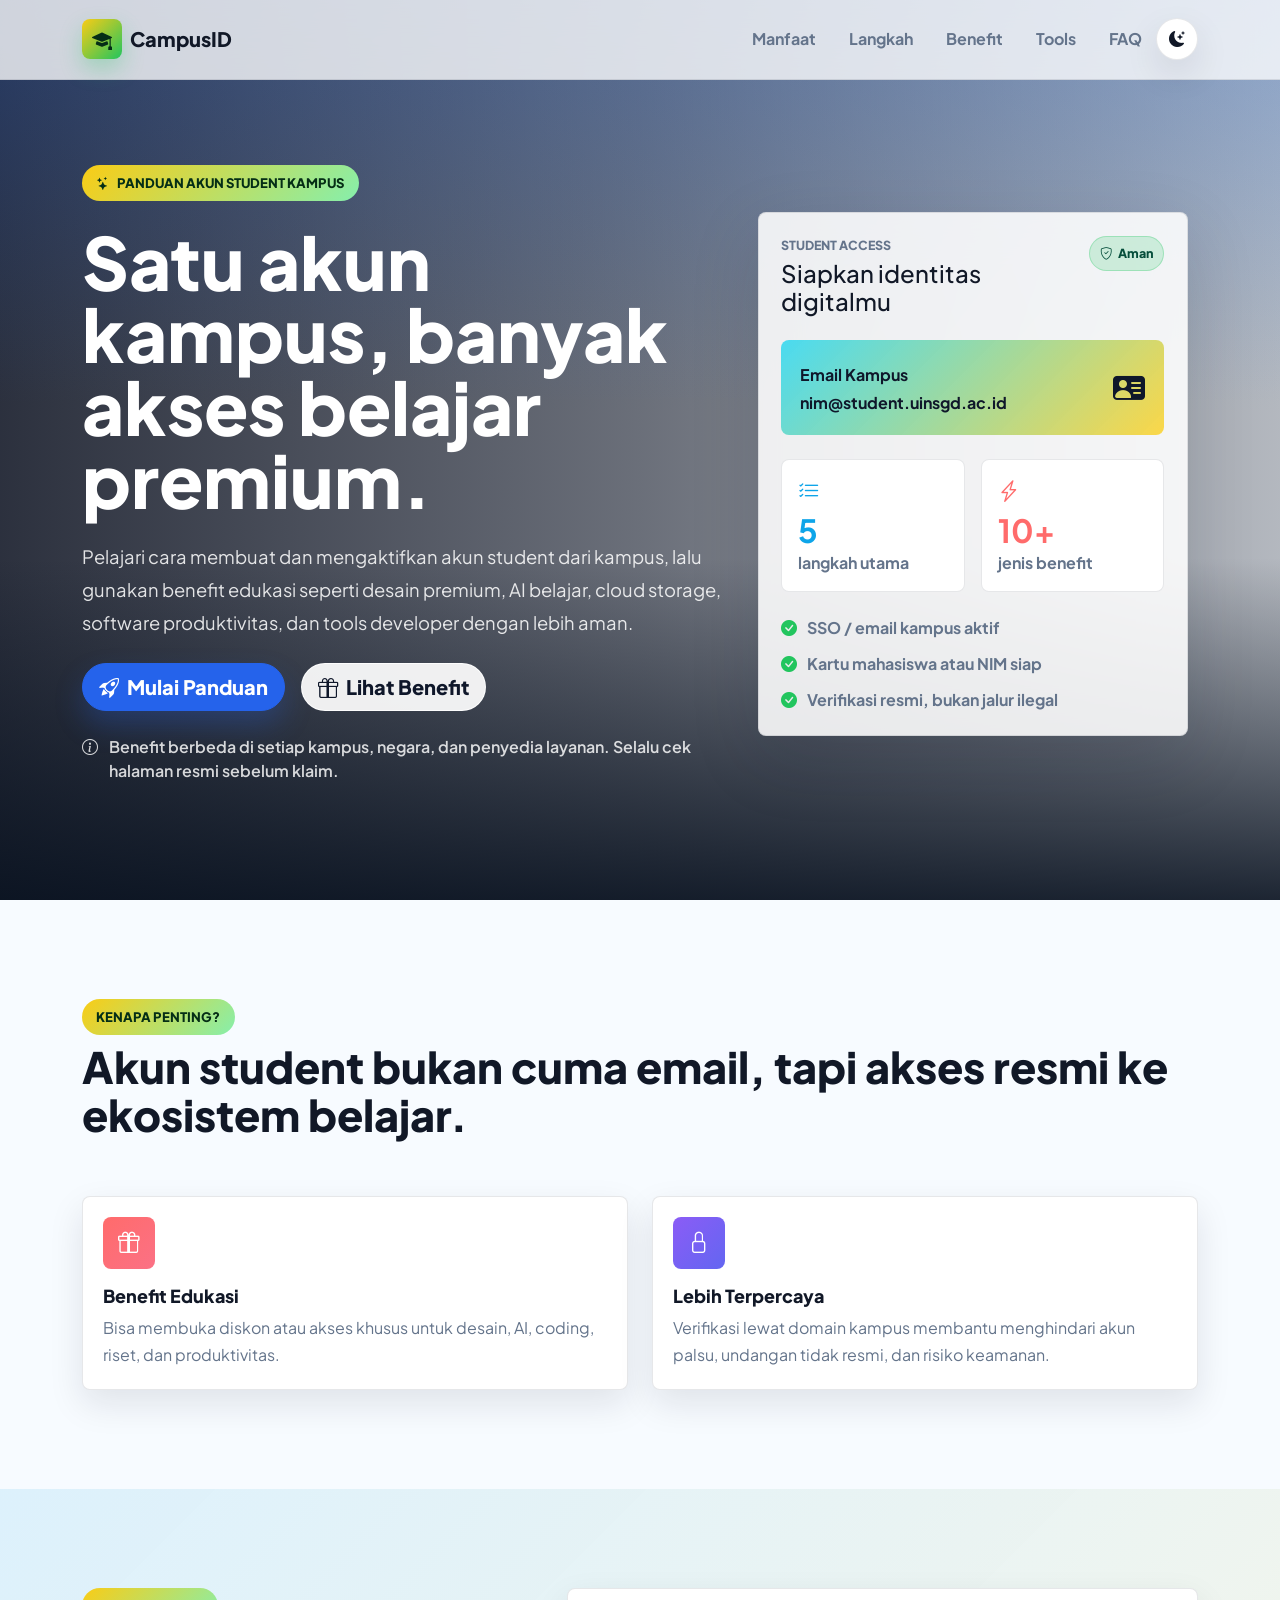
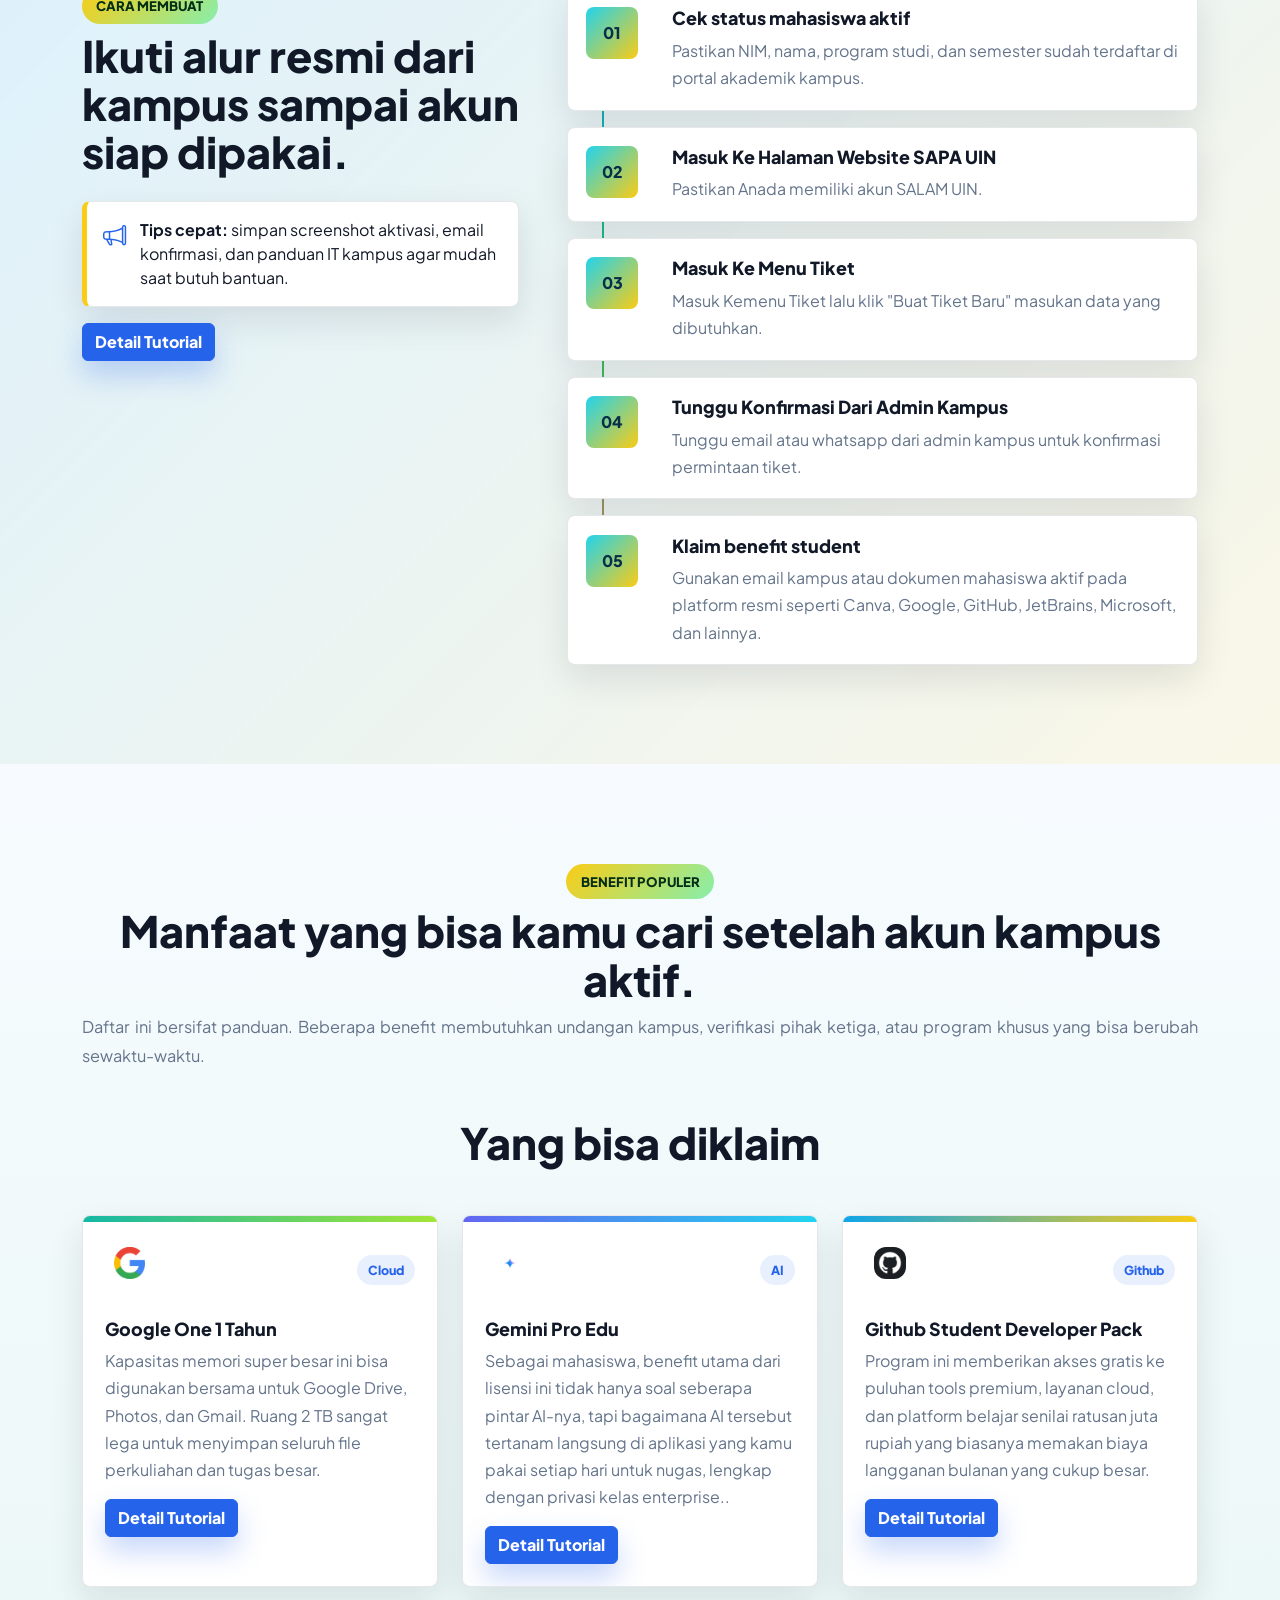
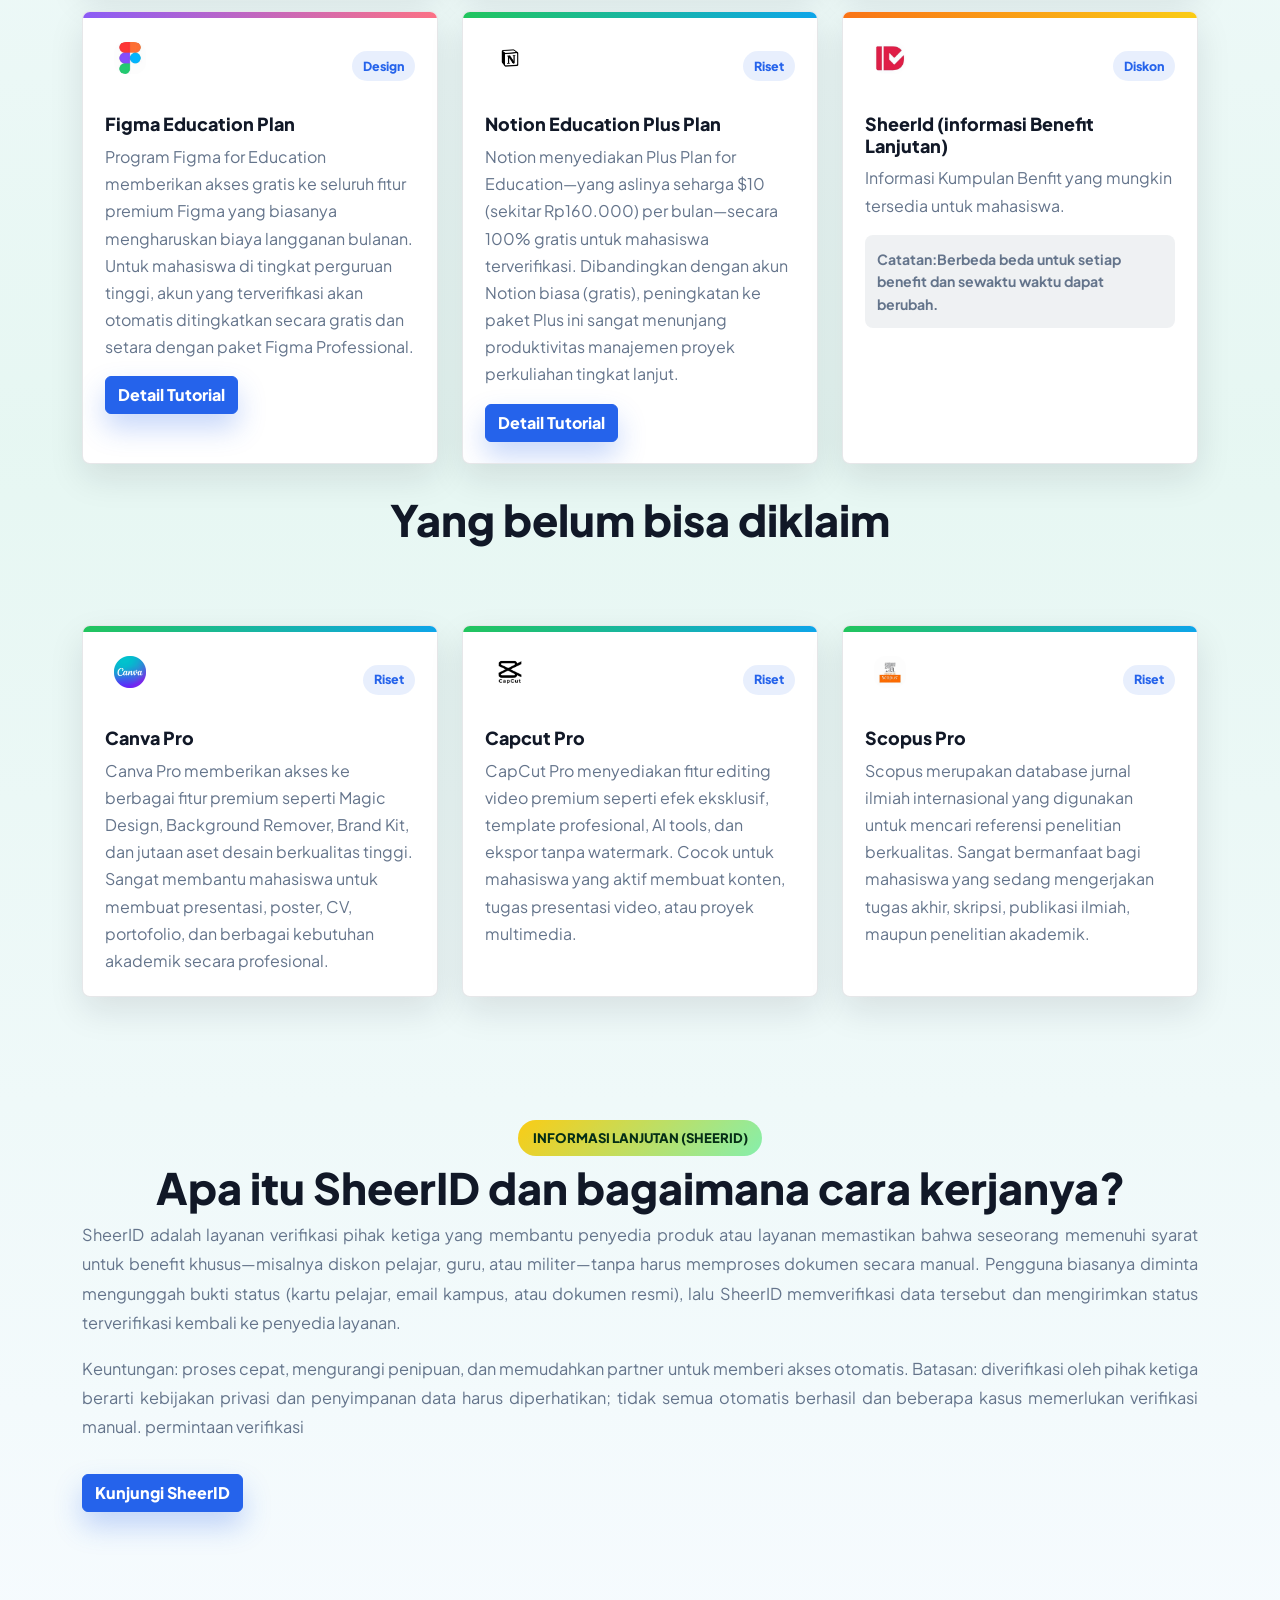
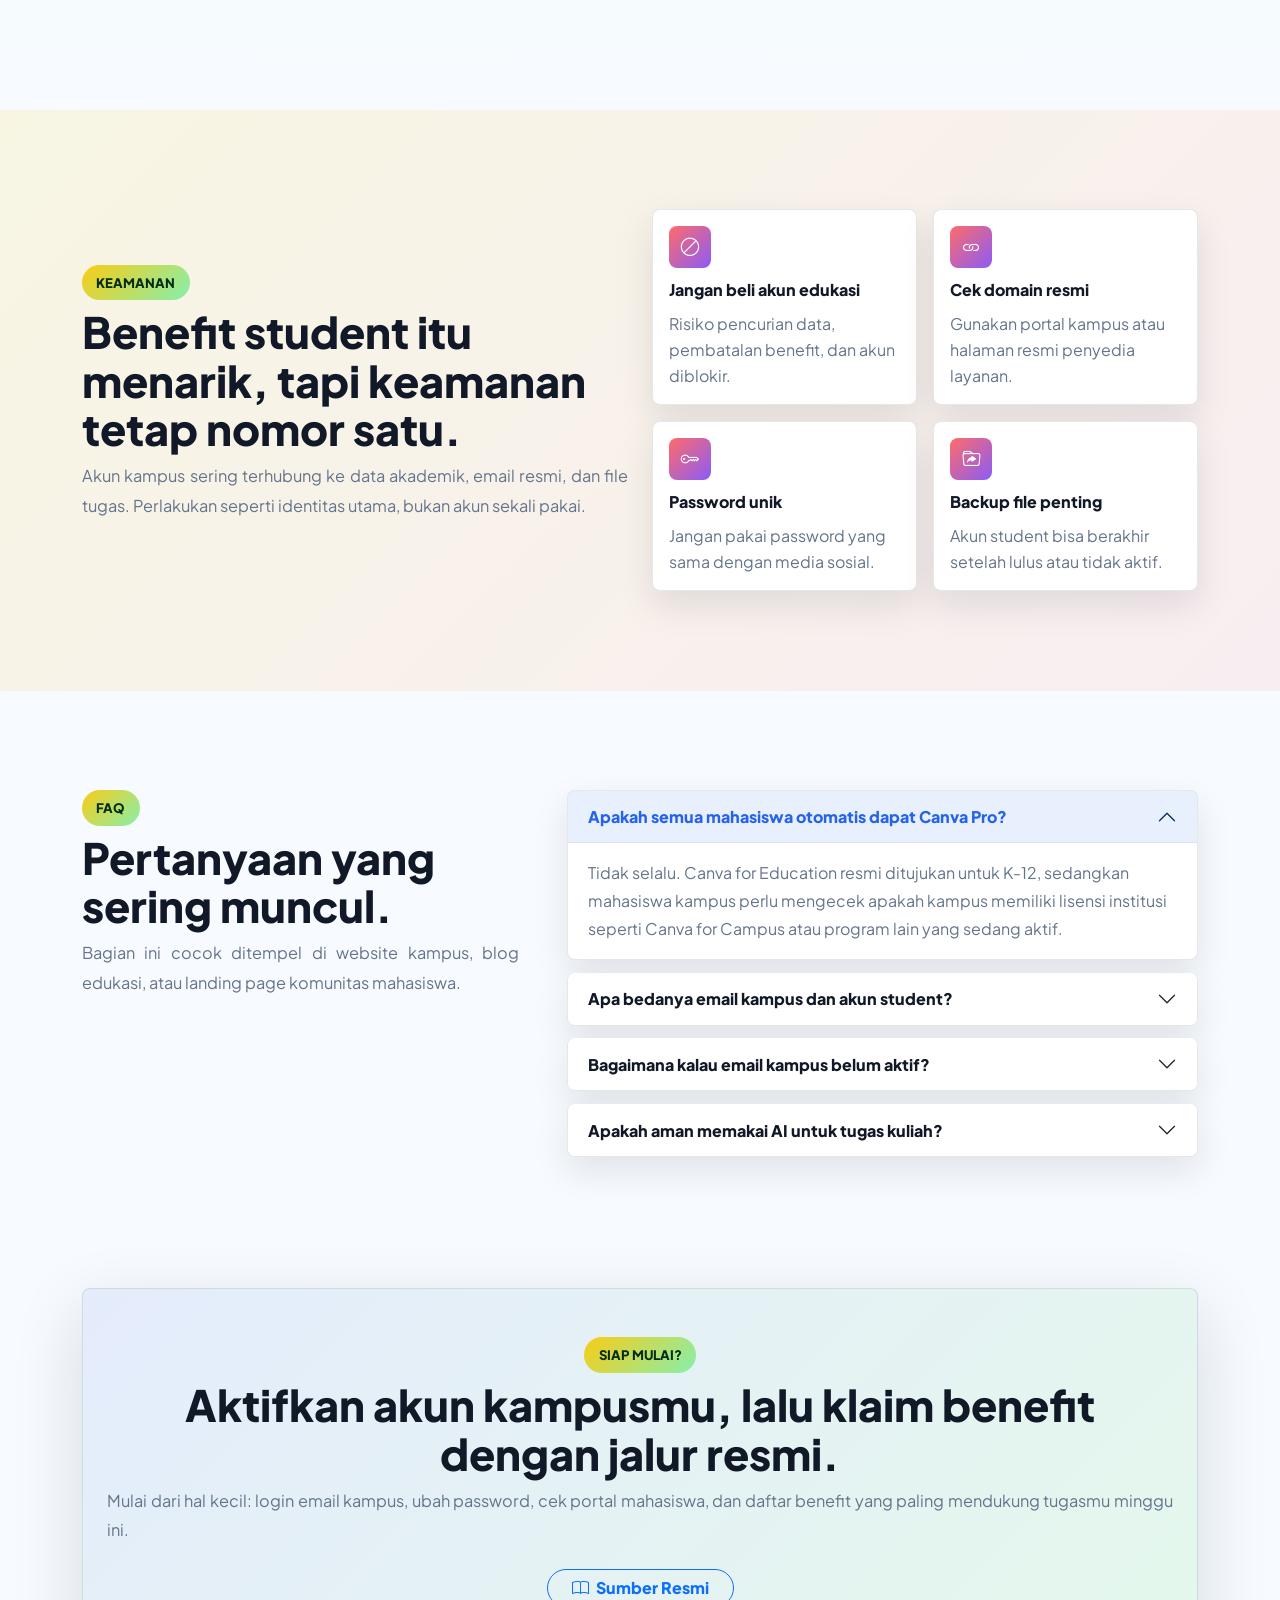
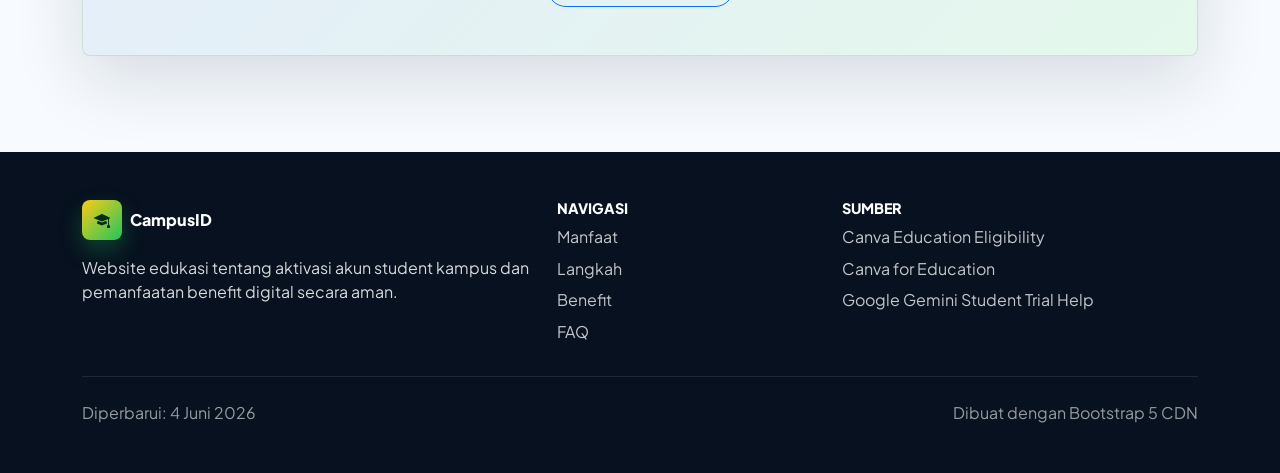
==== commit 79486b46: "Penambahan link dan vidio tutorial" ====
--- a/index.html
+++ b/index.html
@@ -148,7 +148,7 @@
             <div class="col-lg-5">
               <span class="section-kicker">Cara membuat</span>
               <h2 class="section-title mt-2">Ikuti alur resmi dari kampus sampai akun siap dipakai.</h2>
-              <p class="section-copy">Nama menu tiap kampus bisa berbeda, tetapi pola umumnya mirip: validasi data mahasiswa, aktivasi email atau SSO, lalu gunakan akun tersebut untuk klaim layanan eksternal.</p>
+              <p class="section-copy"></p>
               <div class="callout-box mt-4">
                 <i class="bi bi-megaphone"></i>
                 <div>
@@ -171,22 +171,22 @@
                 <div class="timeline-item">
                   <span class="timeline-number">02</span>
                   <div>
-                    <h3>Ambil email kampus atau akun SSO</h3>
-                    <p>Biasanya melalui portal mahasiswa, helpdesk IT, atau tautan aktivasi yang dikirim setelah registrasi ulang.</p>
+                    <h3>Masuk Ke Halaman Website SAPA UIN</h3>
+                    <p>Pastikan Anada memiliki akun SALAM UIN.</p>
                   </div>
                 </div>
                 <div class="timeline-item">
                   <span class="timeline-number">03</span>
                   <div>
-                    <h3>Aktifkan keamanan akun</h3>
-                    <p>Buat password kuat, aktifkan verifikasi dua langkah bila tersedia, dan lengkapi email pemulihan.</p>
+                    <h3>Masuk Ke Menu Tiket</h3>
+                    <p>Masuk Kemenu Tiket lalu klik "Buat Tiket Baru" masukan data yang dibutuhkan.</p>
                   </div>
                 </div>
                 <div class="timeline-item">
                   <span class="timeline-number">04</span>
                   <div>
-                    <h3>Login ke layanan kampus</h3>
-                    <p>Coba masuk ke LMS, email, Drive/OneDrive, Wi-Fi, perpustakaan digital, dan portal presensi.</p>
+                    <h3>Tunggu Konfirmasi Dari Admin Kampus</h3>
+                    <p>Tunggu email atau whatsapp dari admin kampus untuk konfirmasi permintaan tiket.</p>
                   </div>
                 </div>
                 <div class="timeline-item">
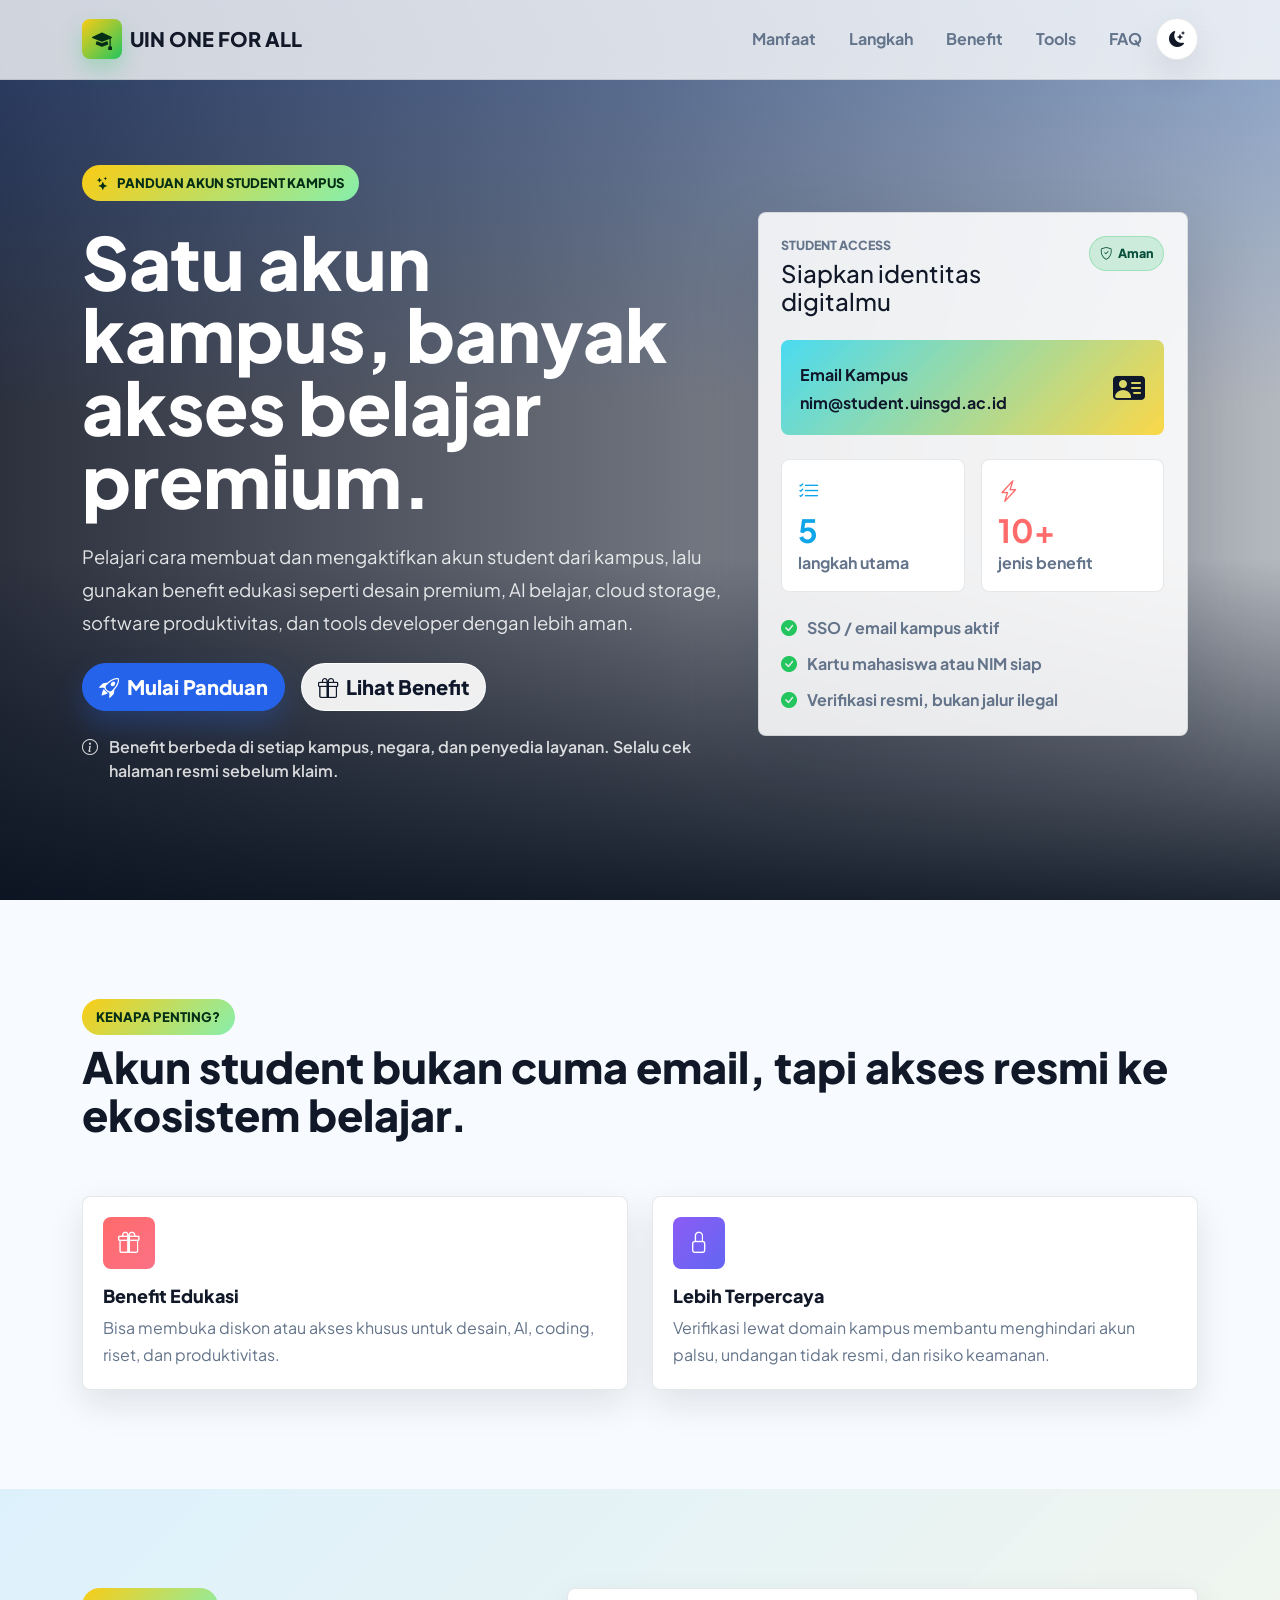
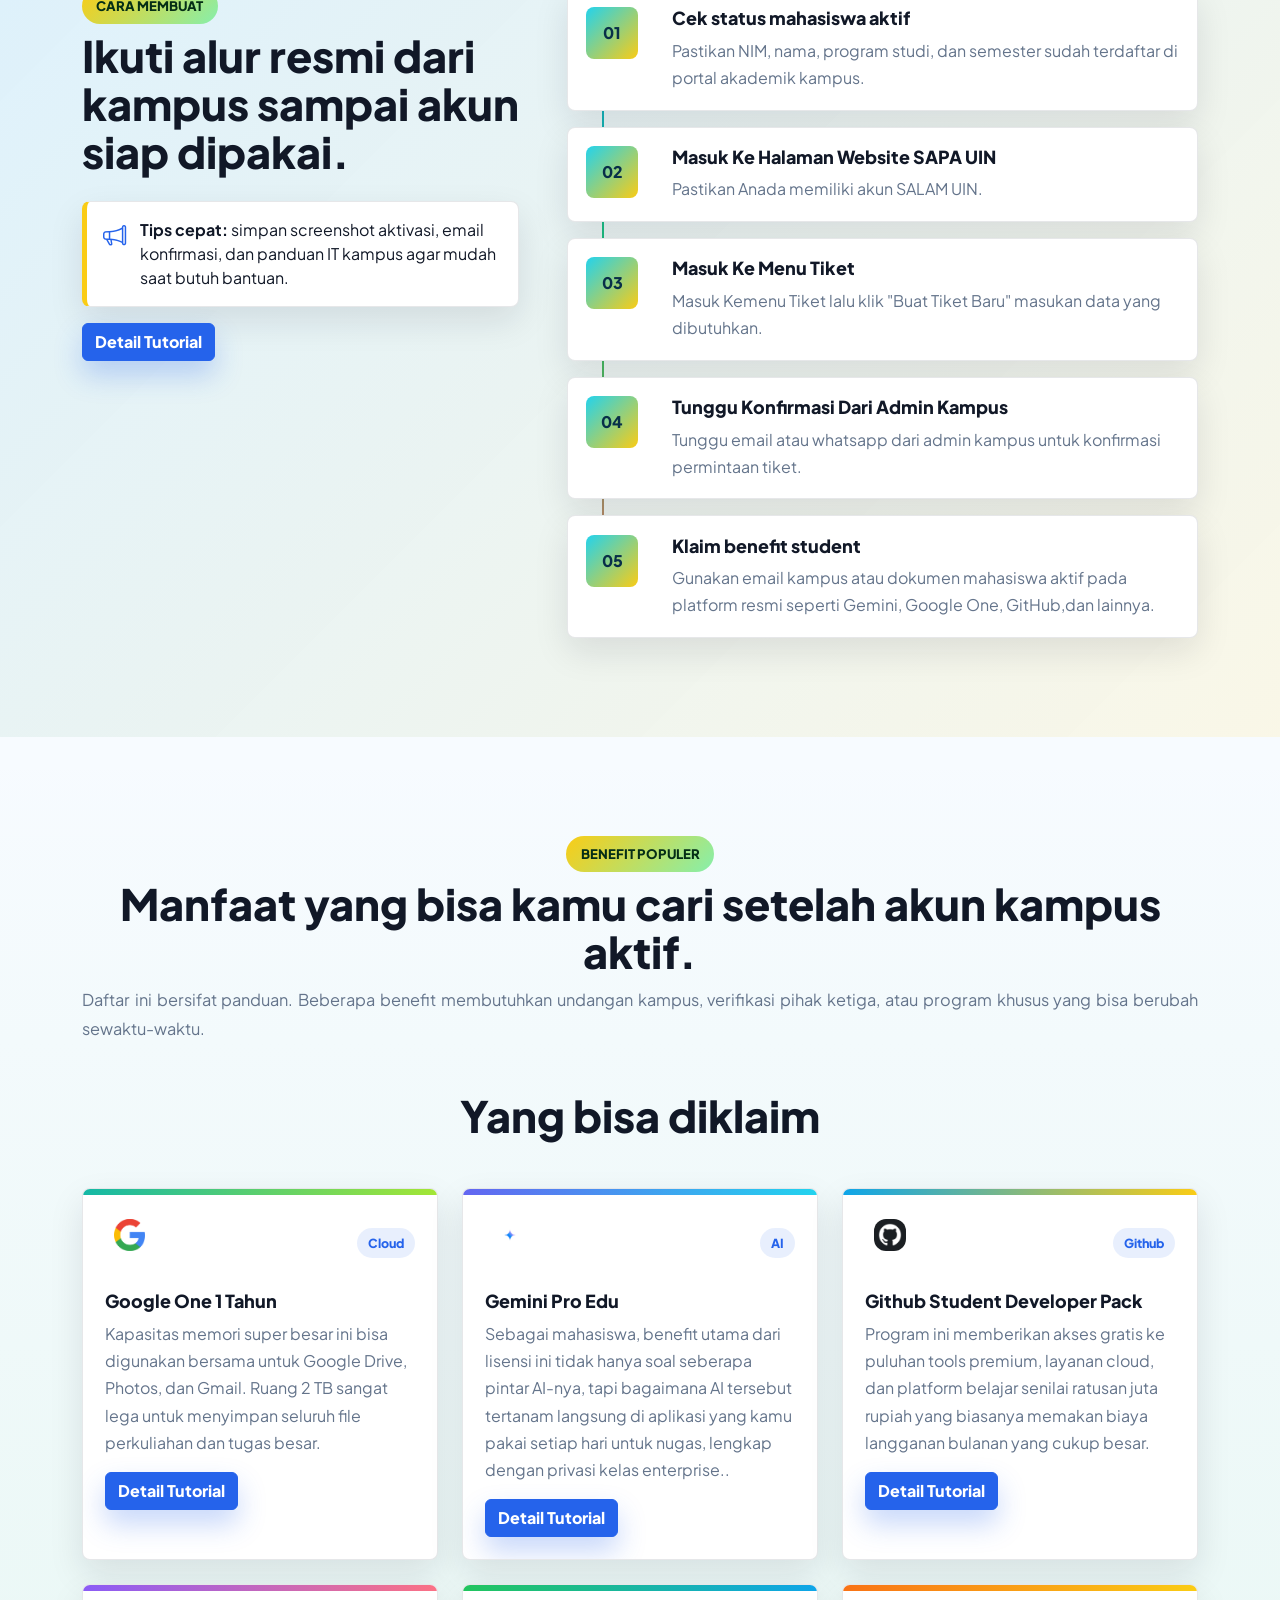
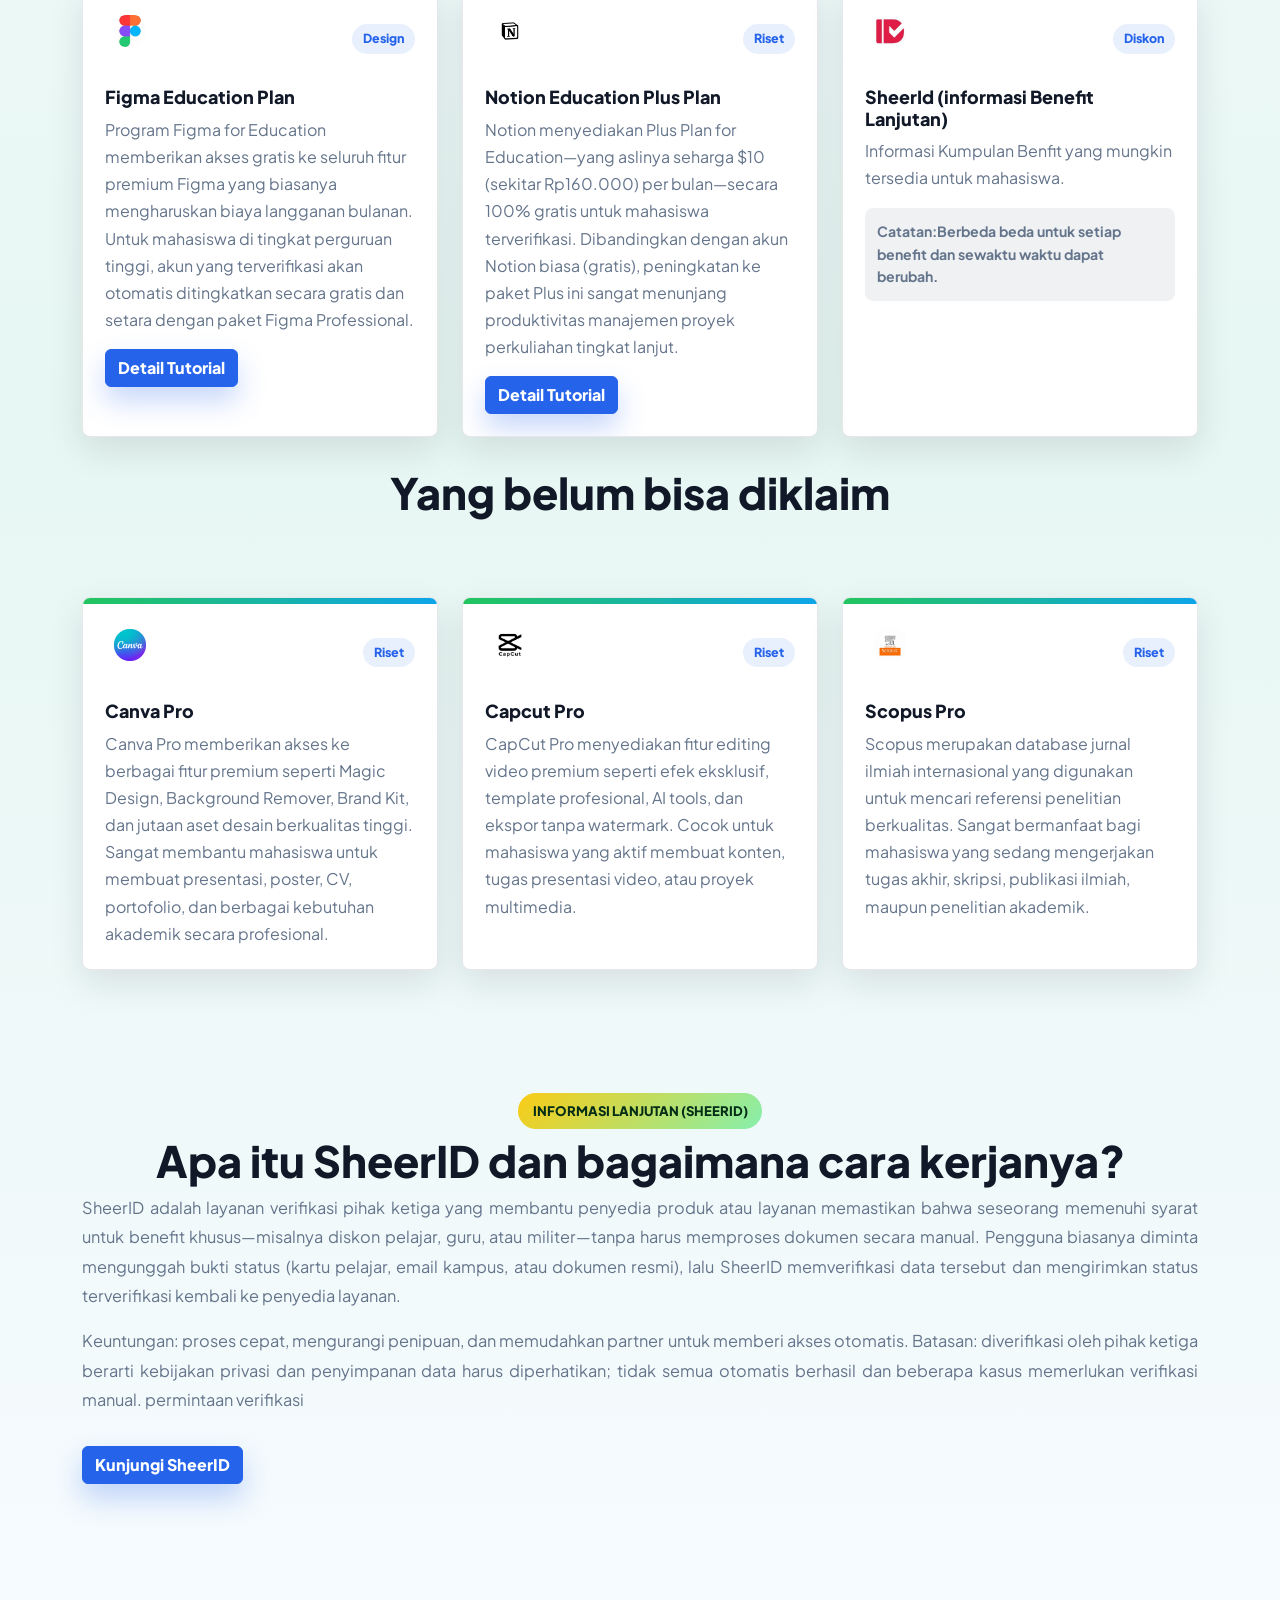
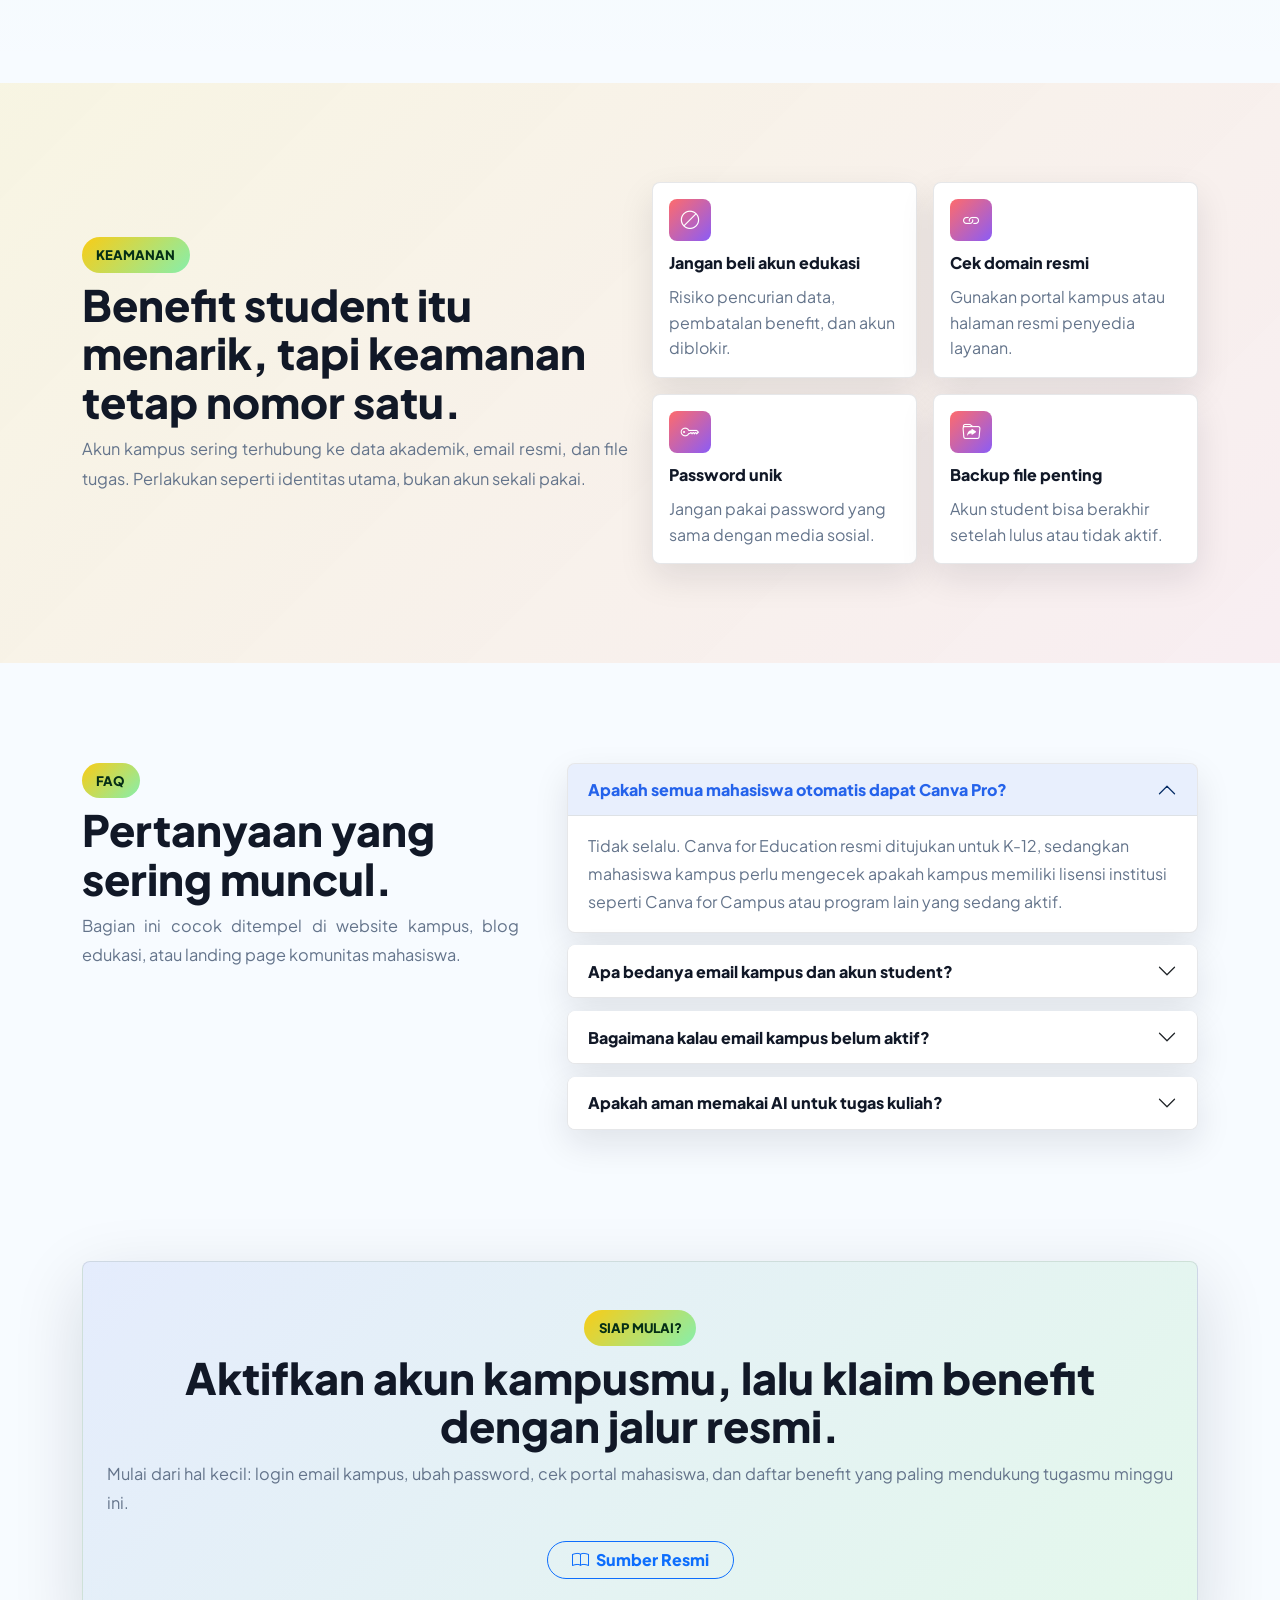
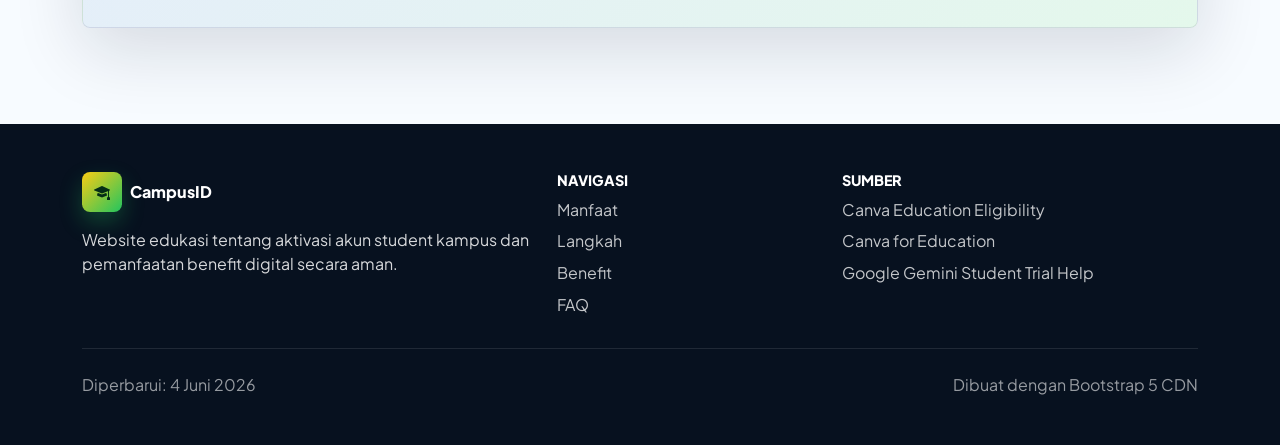
==== commit 1d696369: "Merubah Judul website" ====
--- a/index.html
+++ b/index.html
@@ -4,7 +4,7 @@
     <meta charset="utf-8" />
     <meta name="viewport" content="width=device-width, initial-scale=1" />
     <meta name="description" content="Panduan membuat akun student dari kampus dan memanfaatkan benefit edukasi seperti Canva, Gemini, cloud storage, tools coding, dan aplikasi produktivitas." />
-    <title>Campus Student Access | Panduan Akun Student Kampus</title>
+    <title>UIN ONE FOR ALL</title>
 
     <link rel="preconnect" href="https://cdn.jsdelivr.net" />
     <link rel="preconnect" href="https://images.unsplash.com" />
@@ -20,7 +20,7 @@
       <div class="container">
         <a class="navbar-brand d-flex align-items-center gap-2" href="#beranda" aria-label="Campus Student Access">
           <span class="brand-mark"><i class="bi bi-mortarboard-fill"></i></span>
-          <span>CampusID</span>
+          <span>UIN ONE FOR ALL</span>
         </a>
 
         <div class="d-flex align-items-center gap-2 order-lg-2">
@@ -193,7 +193,7 @@
                   <span class="timeline-number">05</span>
                   <div>
                     <h3>Klaim benefit student</h3>
-                    <p>Gunakan email kampus atau dokumen mahasiswa aktif pada platform resmi seperti Canva, Google, GitHub, JetBrains, Microsoft, dan lainnya.</p>
+                    <p>Gunakan email kampus atau dokumen mahasiswa aktif pada platform resmi seperti Gemini, Google One, GitHub,dan lainnya.</p>
                   </div>
                 </div>
               </div>
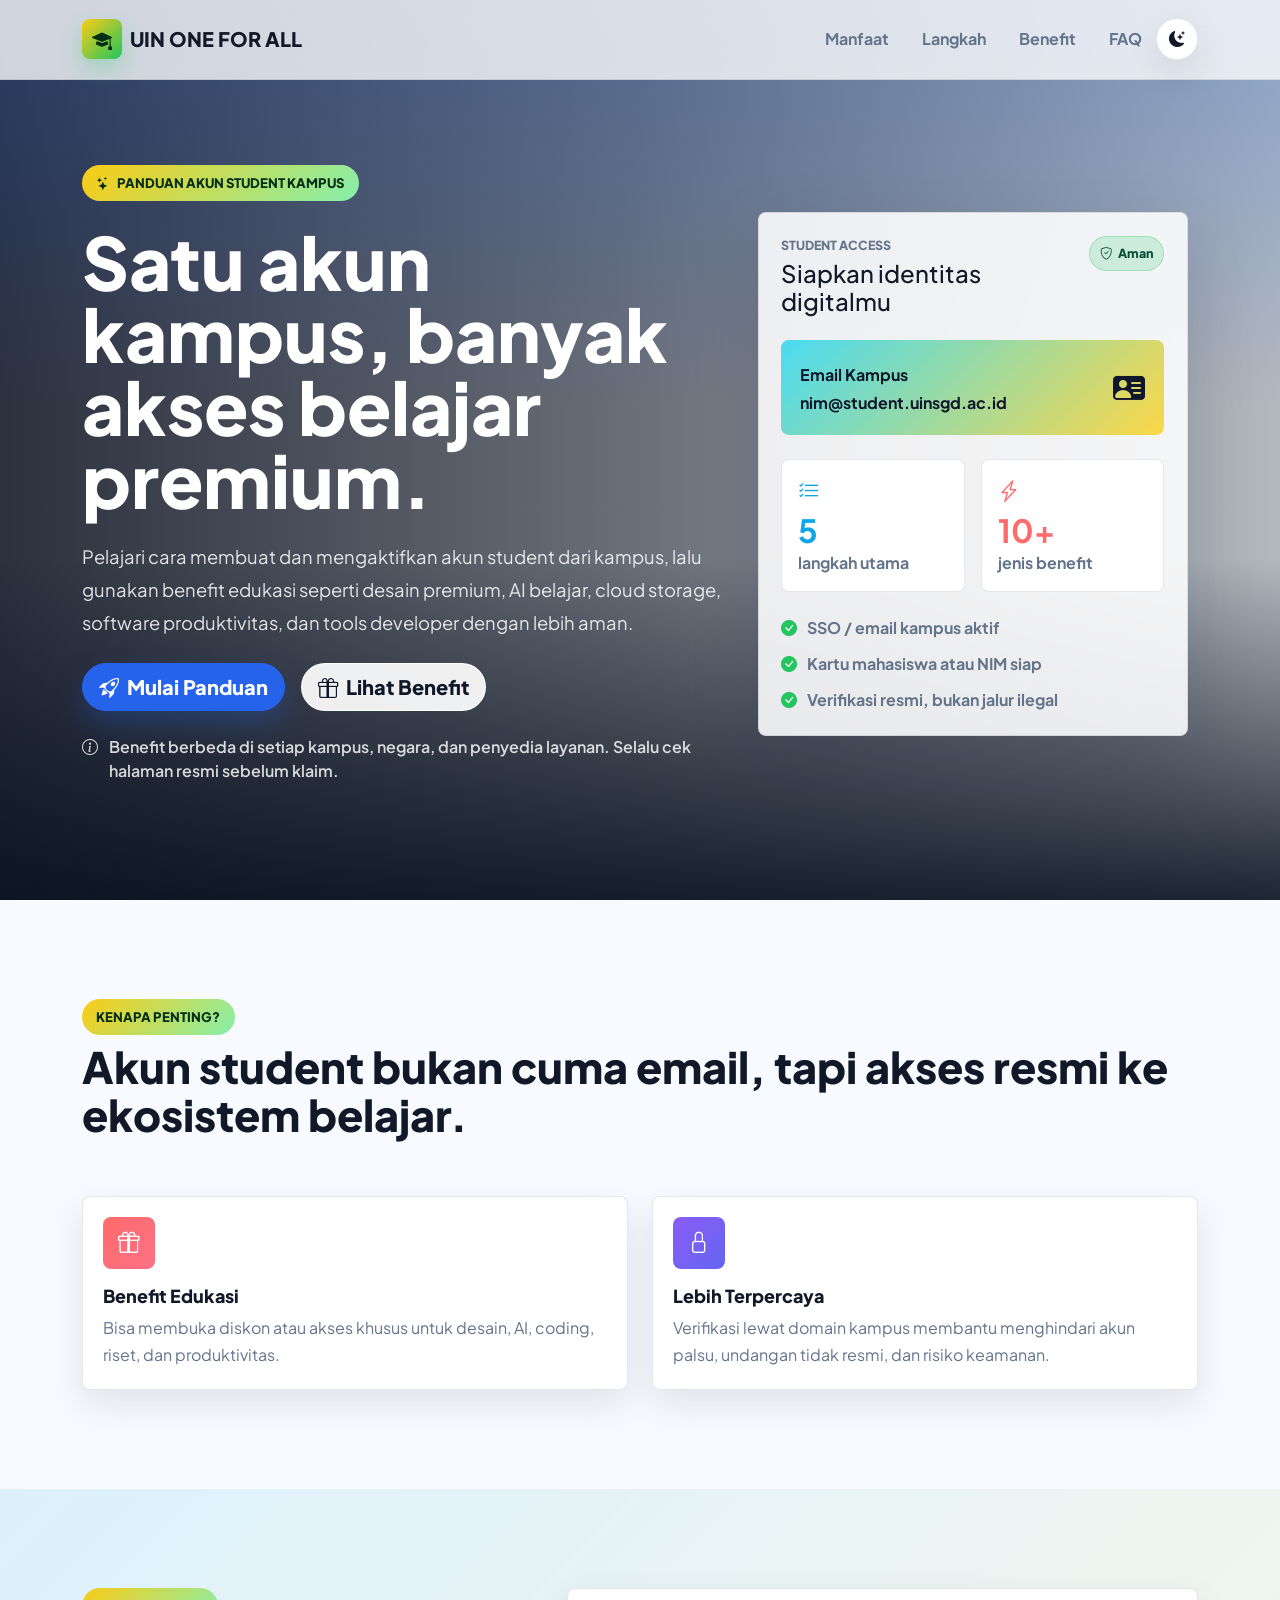
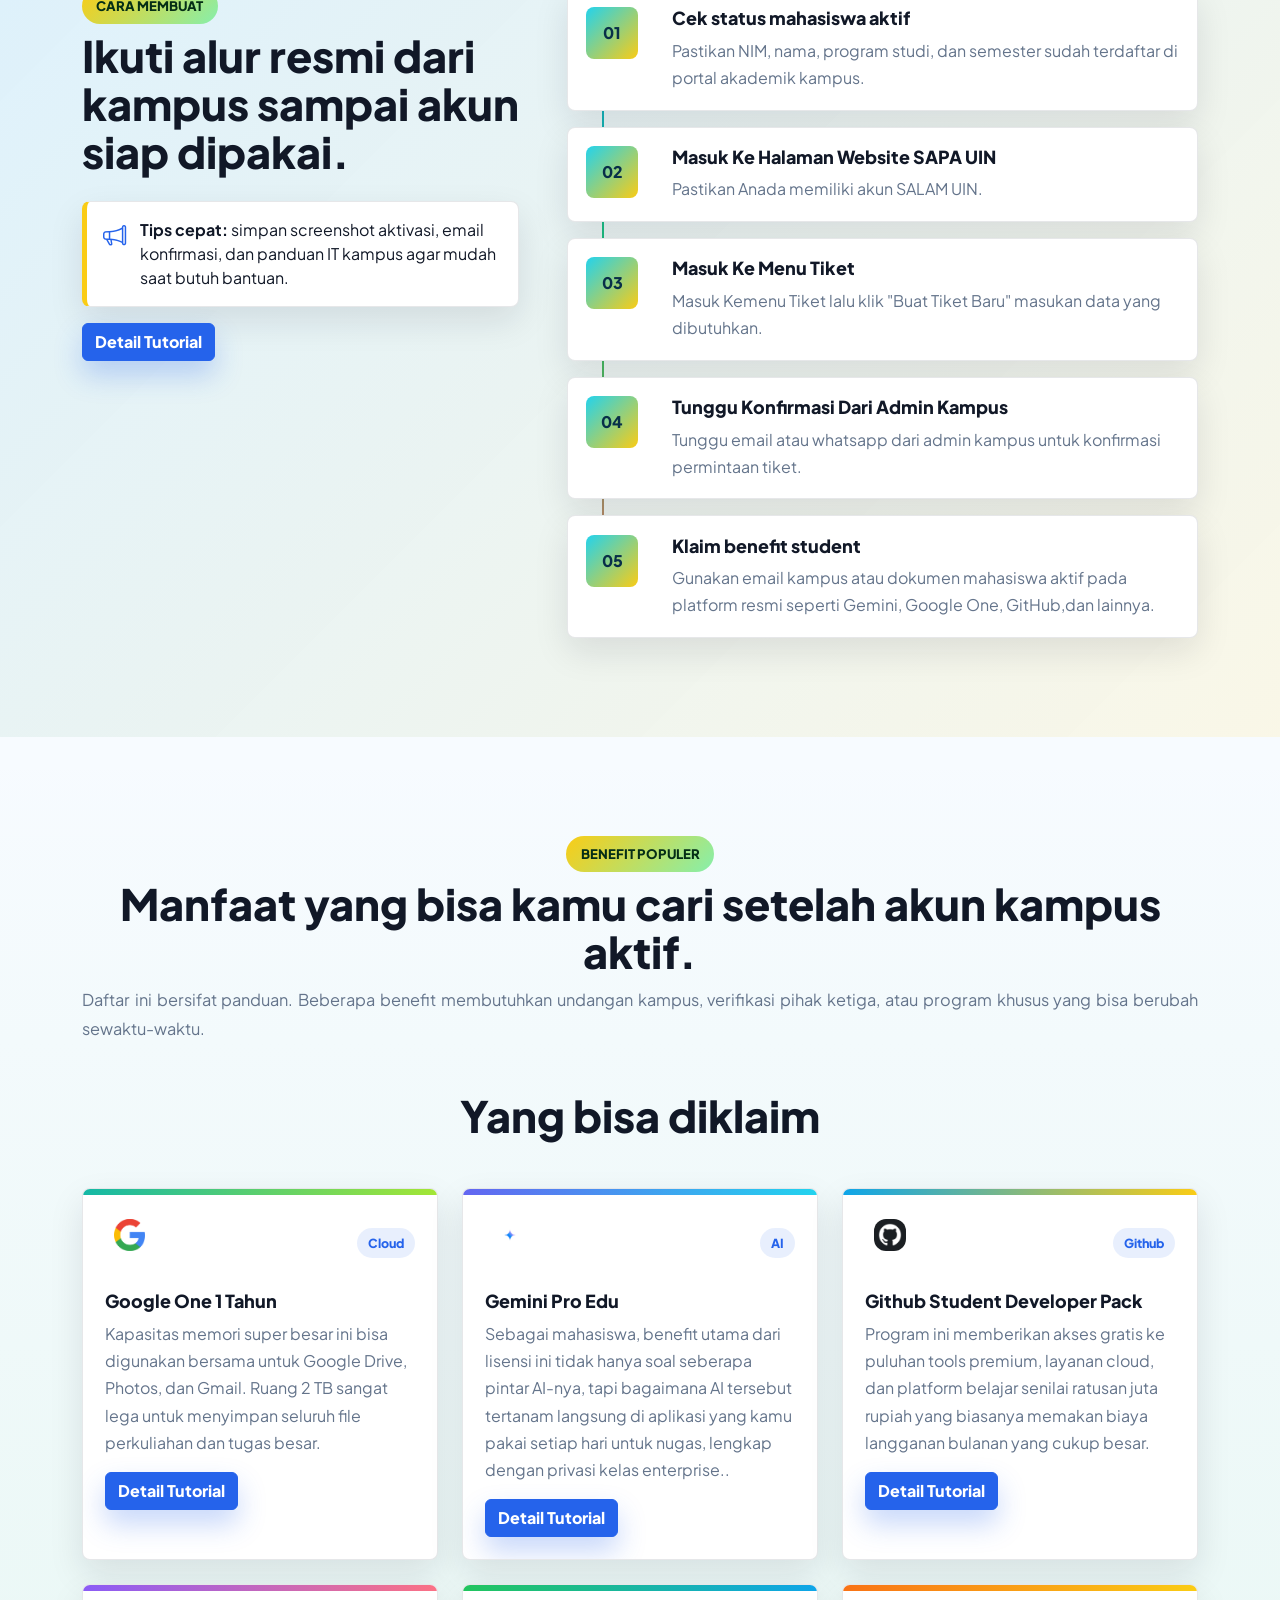
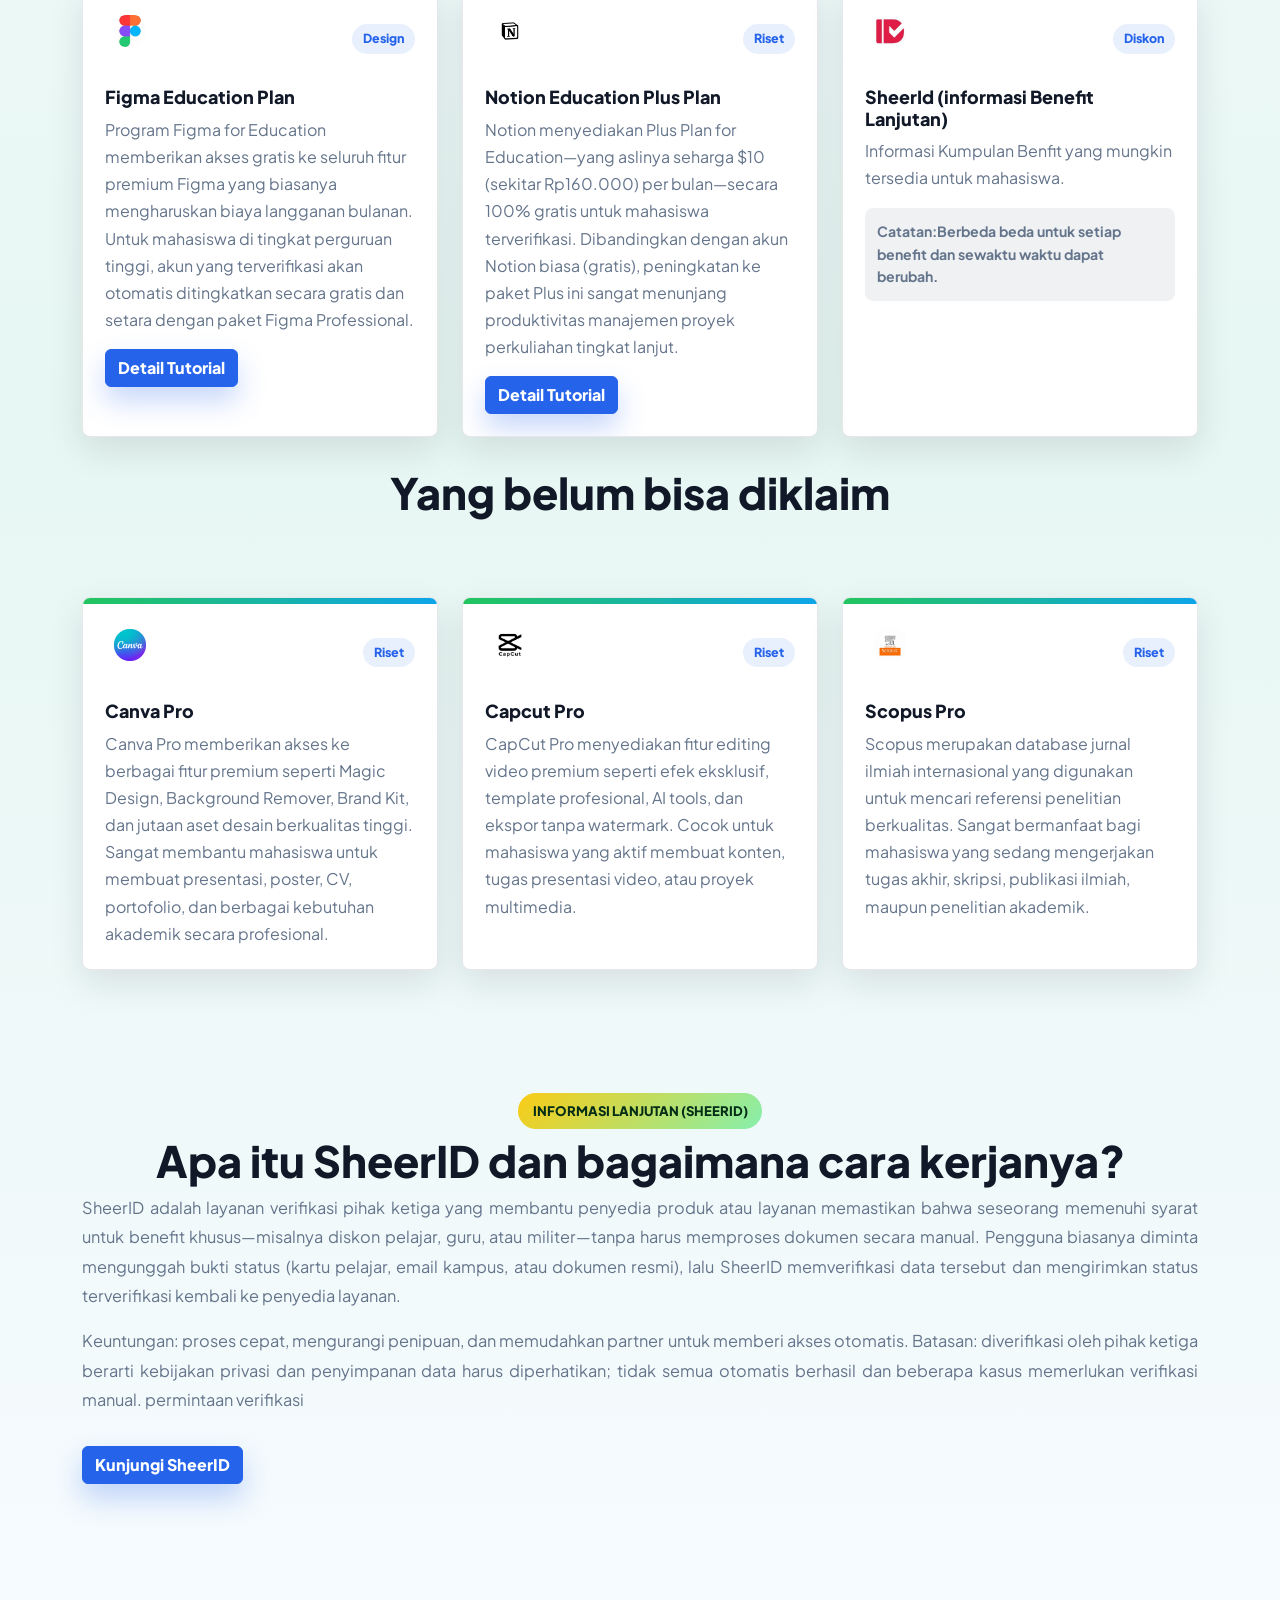
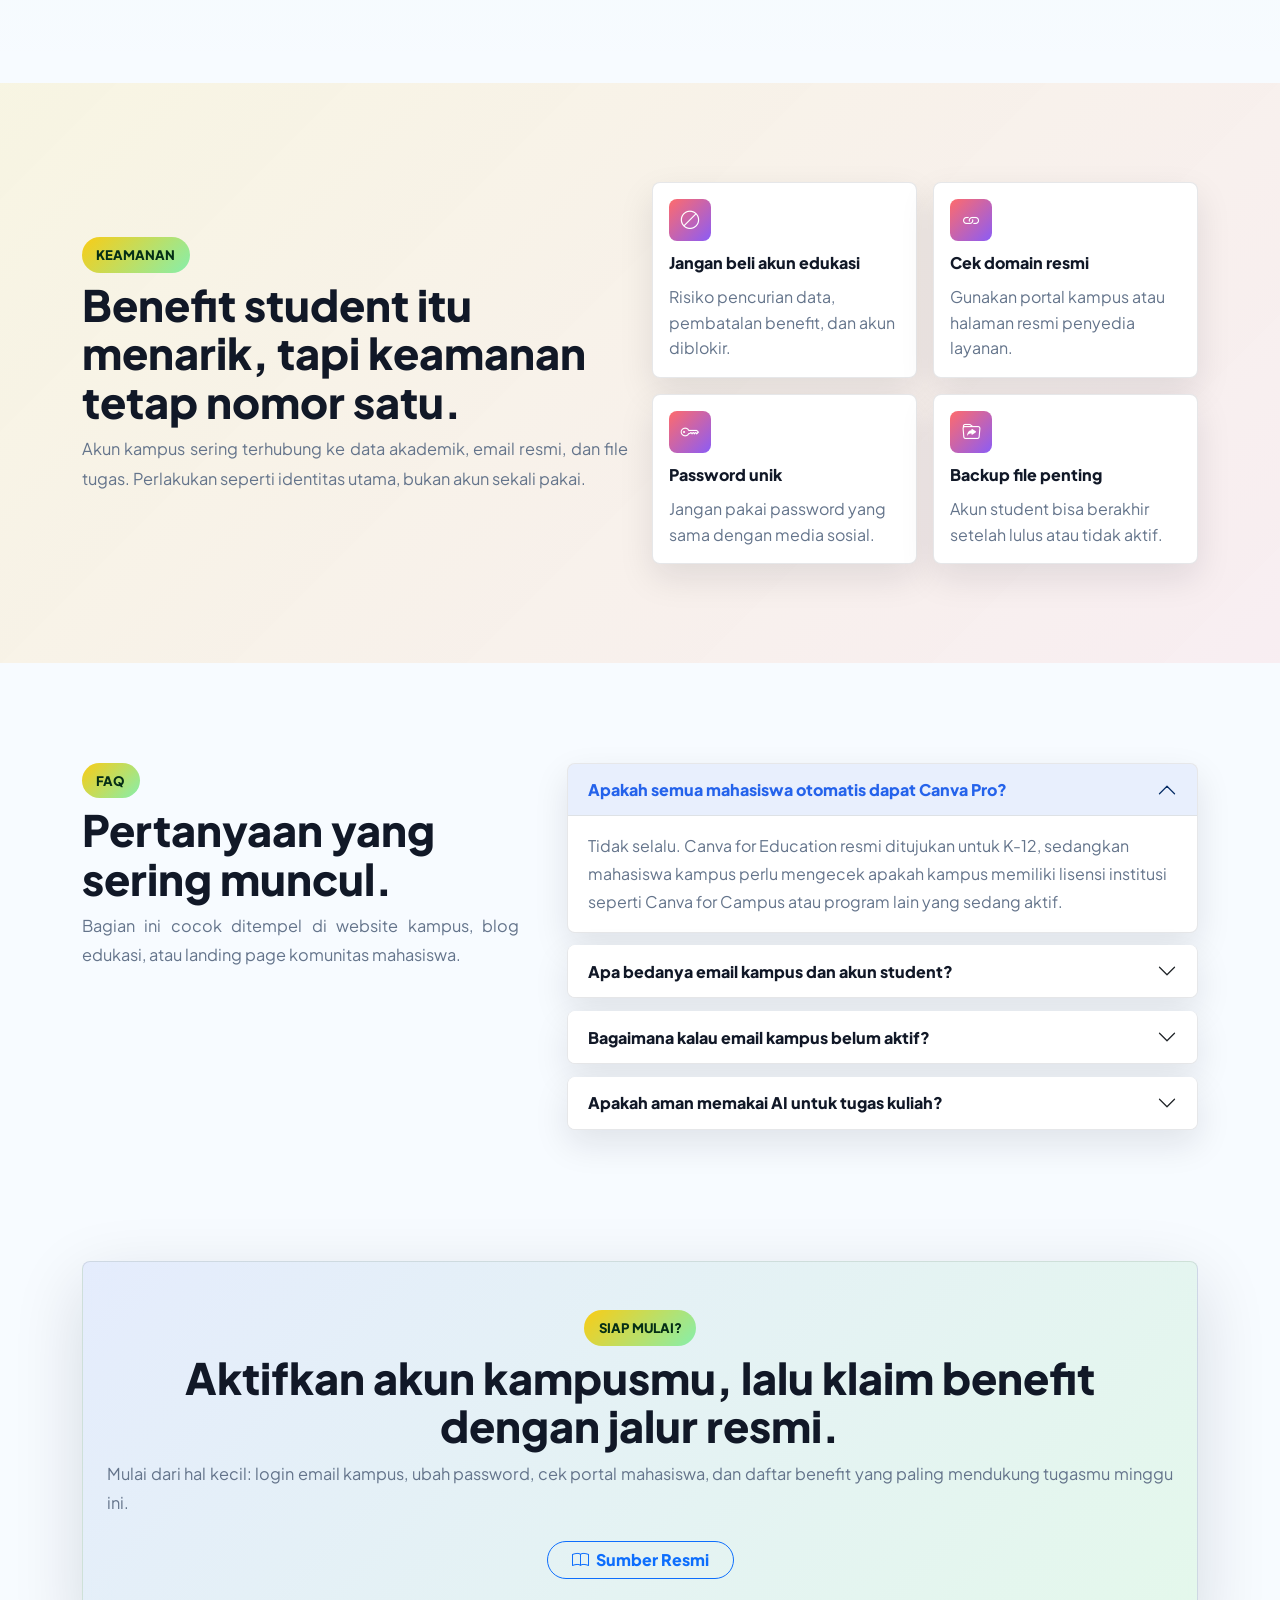
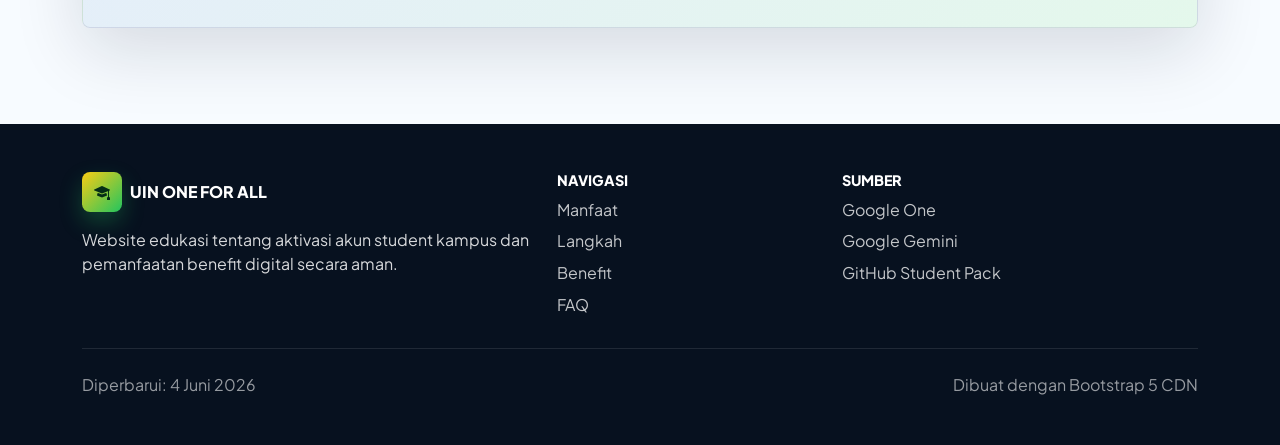
==== commit 1cc03d86: "perbaikan 09/06/2026" ====
--- a/index.html
+++ b/index.html
@@ -37,7 +37,6 @@
             <li class="nav-item"><a class="nav-link" href="#manfaat">Manfaat</a></li>
             <li class="nav-item"><a class="nav-link" href="#langkah">Langkah</a></li>
             <li class="nav-item"><a class="nav-link" href="#benefit">Benefit</a></li>
-            <li class="nav-item"><a class="nav-link" href="#tools">Tools</a></li>
             <li class="nav-item"><a class="nav-link" href="#faq">FAQ</a></li>
           </ul>
         </div>
@@ -504,7 +503,7 @@
           <div class="col-lg-5">
             <a class="footer-brand d-inline-flex align-items-center gap-2 mb-3" href="#beranda">
               <span class="brand-mark"><i class="bi bi-mortarboard-fill"></i></span>
-              <span>CampusID</span>
+              <span>UIN ONE FOR ALL</span>
             </a>
             <p class="mb-0">Website edukasi tentang aktivasi akun student kampus dan pemanfaatan benefit digital secara aman.</p>
           </div>
@@ -517,9 +516,9 @@
           </div>
           <div class="col-sm-6 col-lg-4">
             <h3 class="footer-title">Sumber</h3>
-            <a href="https://www.canva.com/education/eligibility-guidelines/" target="_blank" rel="noopener">Canva Education Eligibility</a>
-            <a href="https://www.canva.com/education/" target="_blank" rel="noopener">Canva for Education</a>
-            <a href="https://support.google.com/gemini/answer/16417758" target="_blank" rel="noopener">Google Gemini Student Trial Help</a>
+            <a href="https://one.google.com/about/plans?g1_landing_page=60" target="_blank" rel="noopener">Google One</a>
+            <a href="https://gemini.google/id/students/?hl=id" target="_blank" rel="noopener">Google Gemini</a>
+            <a href="https://education.github.com/pack" target="_blank" rel="noopener">GitHub Student Pack</a>
           </div>
         </div>
         <div class="footer-bottom mt-4 pt-4 d-flex flex-wrap justify-content-between gap-2">
@@ -543,11 +542,11 @@
           <div class="modal-body">
             <p>Gunakan tautan ini untuk mengecek syarat terbaru sebelum klaim benefit student.</p>
             <div class="list-group source-list">
-              <a class="list-group-item list-group-item-action" href="https://www.canva.com/education/eligibility-guidelines/" target="_blank" rel="noopener">
-                <i class="bi bi-box-arrow-up-right"></i> Canva Education Eligibility Guidelines
+              <a class="list-group-item list-group-item-action" href="https://one.google.com/about/plans?g1_landing_page=60" target="_blank" rel="noopener">
+                <i class="bi bi-box-arrow-up-right"></i> Google One
               </a>
-              <a class="list-group-item list-group-item-action" href="https://www.canva.com/education/" target="_blank" rel="noopener"> <i class="bi bi-box-arrow-up-right"></i> Canva for Education </a>
-              <a class="list-group-item list-group-item-action" href="https://support.google.com/gemini/answer/16417758" target="_blank" rel="noopener"> <i class="bi bi-box-arrow-up-right"></i> Google Gemini Student Trial Help </a>
+              <a class="list-group-item list-group-item-action" href="https://gemini.google/id/students/?hl=id" target="_blank" rel="noopener"> <i class="bi bi-box-arrow-up-right"></i> Google Gemini </a>
+              <a class="list-group-item list-group-item-action" href="https://education.github.com/pack" target="_blank" rel="noopener"> <i class="bi bi-box-arrow-up-right"></i> GitHub Student Pack </a>
             </div>
           </div>
           <div class="modal-footer">
